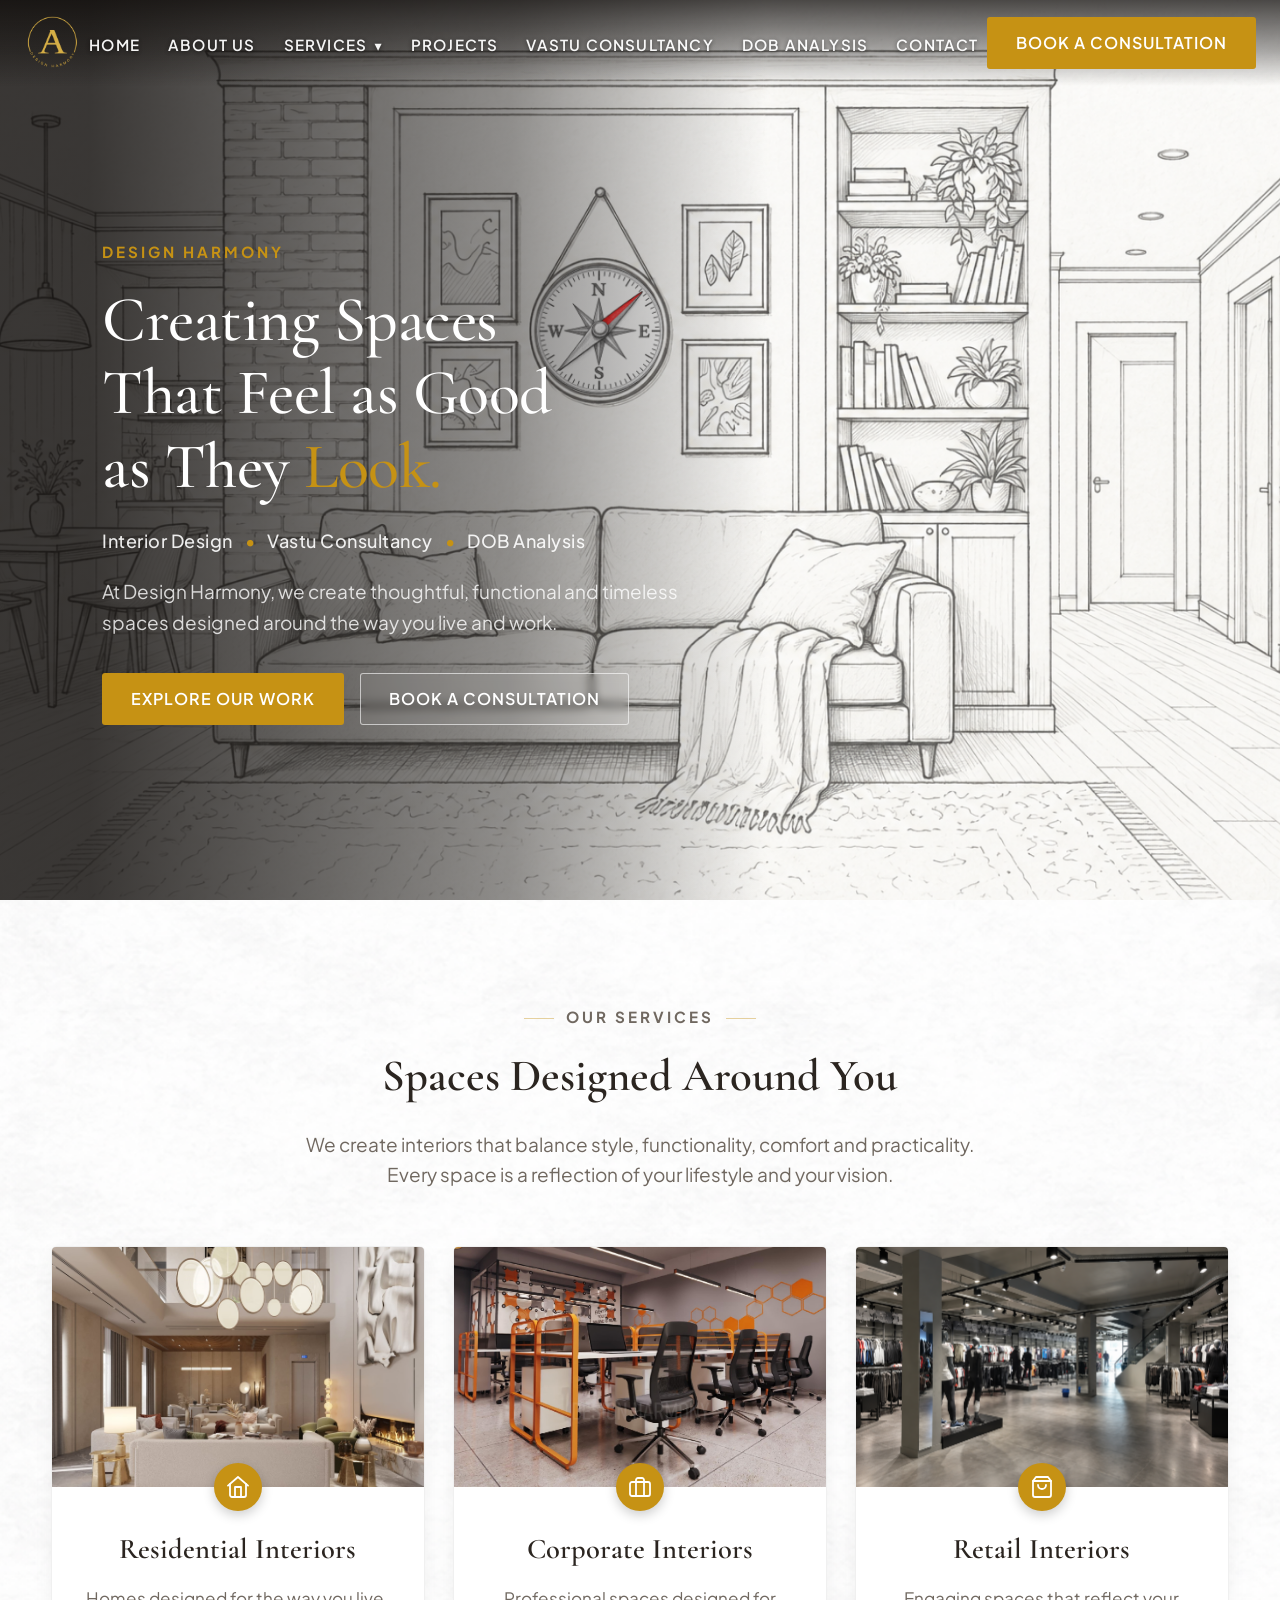
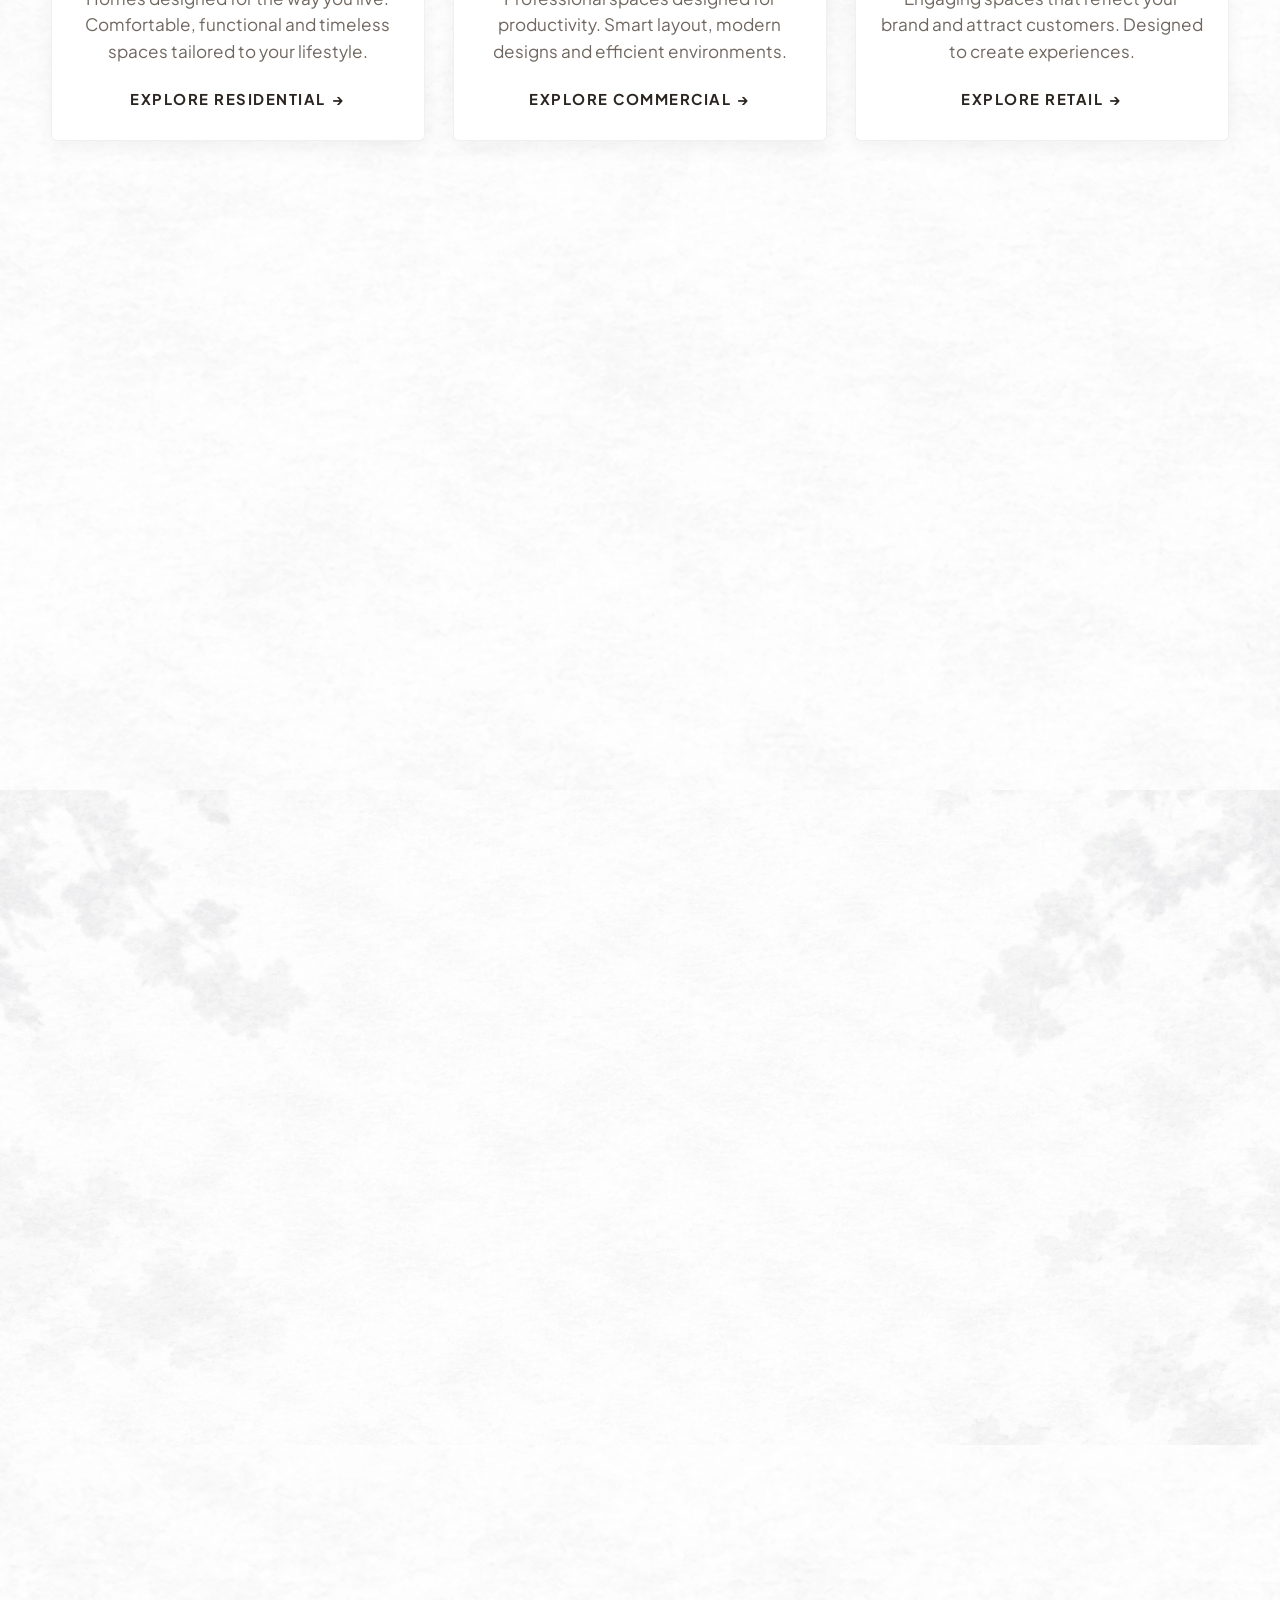
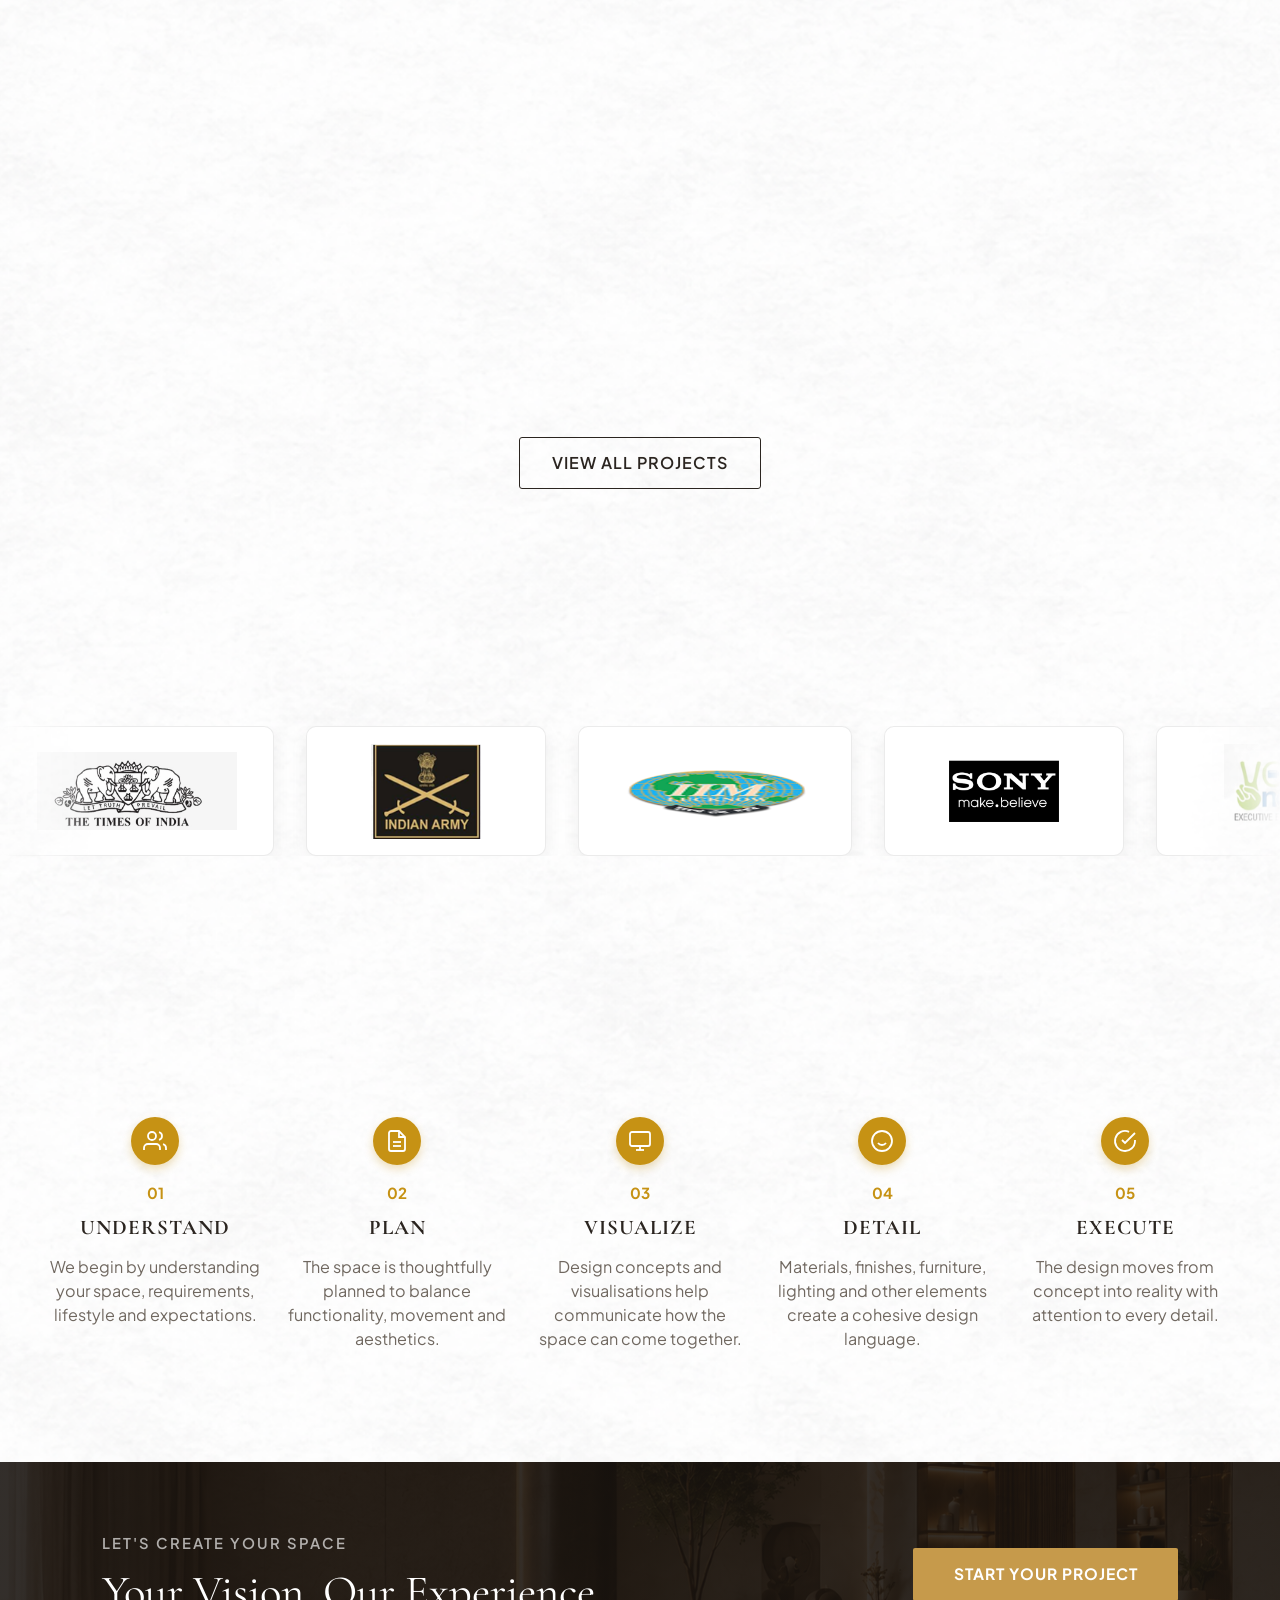
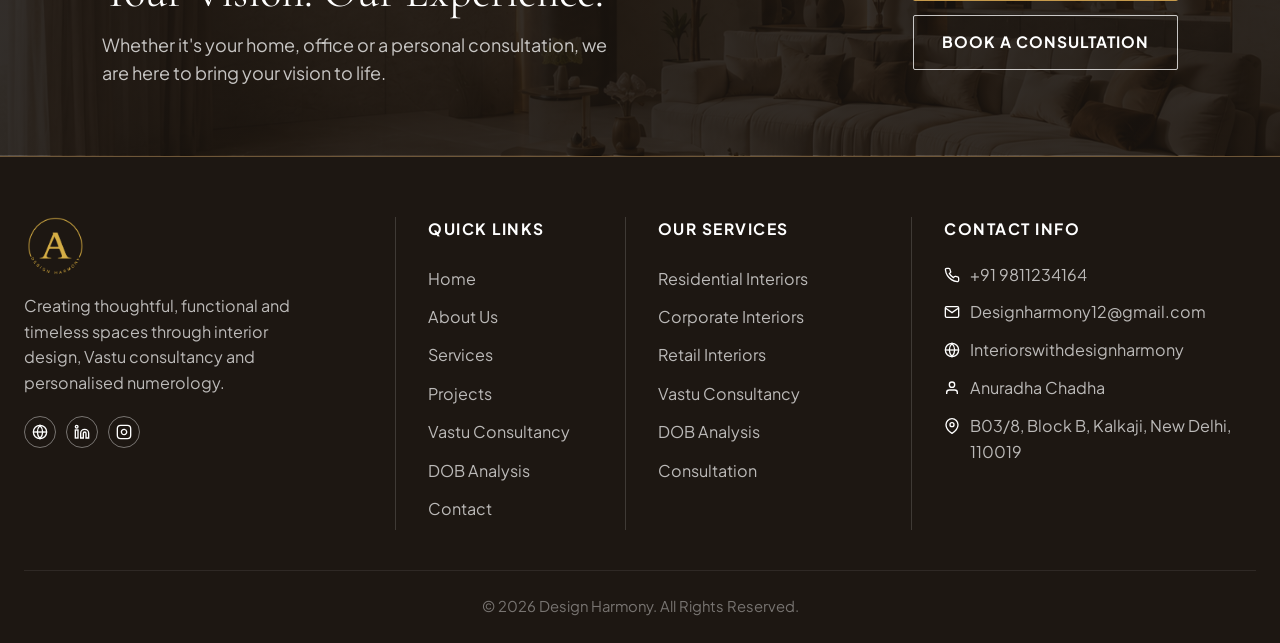
==== index.html @ 814597d3 "major changes" ====
<!DOCTYPE html>
<html lang="en">

<head>
  <meta charset="UTF-8">
  <meta name="viewport" content="width=device-width, initial-scale=1.0">
  <meta name="description"
    content="Design Harmony by Anuradha Chadha - Premier Interior Design, Vastu Consultancy, and DOB Numerology Analysis in New Delhi. Creating thoughtful, functional, and timeless spaces.">
  <meta name="keywords"
    content="Interior Design, Vastu Consultancy, DOB Analysis, Commercial Interiors, Residential Interiors, Retail Interiors, New Delhi Interior Designer, Anuradha Chadha, Design Harmony">
  <meta name="author" content="Anuradha Chadha">
  <meta name="robots" content="index, follow">
  <link rel="canonical" href="#">
  <meta property="og:title" content="Design Harmony | Interior Design, Vastu & DOB Analysis">
  <meta property="og:description"
    content="Creating spaces that feel as good as they look. Luxury residential, corporate, and retail interior design by Anuradha Chadha.">
  <meta property="og:image" content="assets/1 front page image.jpeg">
  <meta property="og:url" content="#">
  <meta property="og:type" content="website">
  <meta name="twitter:card" content="summary_large_image">
  <meta name="twitter:title" content="Design Harmony | Interior Design & Vastu Consultancy">
  <meta name="twitter:description"
    content="Creating spaces that feel as good as they look. Luxury interior design and consultancy.">
  <title>Design Harmony</title>
  <link rel="icon" type="image/jpeg" href="assets/logo.jpeg">
  <link rel="apple-touch-icon" href="assets/logo.jpeg">
  <link rel="preconnect" href="https://fonts.googleapis.com">
  <link rel="preconnect" href="https://fonts.gstatic.com" crossorigin>
  <link
    href="https://fonts.googleapis.com/css2?family=Cormorant+Garamond:wght@400;500;600;700&family=Great+Vibes&family=Plus+Jakarta+Sans:wght@300;400;500;600;700&display=swap"
    rel="stylesheet">
  <link rel="stylesheet" href="styles.css">
  <script type="application/ld+json">
  {
    "@context": "https://schema.org",
    "@type": "InteriorDesign",
    "name": "Design Harmony",
    "image": "assets/logo.jpeg",
    "@id": "#",
    "url": "#",
    "telephone": "+91 9811234164",
    "email": "designharmony12@gmail.com",
    "address": {
      "@type": "PostalAddress",
      "streetAddress": "B03/8, Block B, Kalkaji",
      "addressLocality": "New Delhi",
      "postalCode": "110019",
      "addressCountry": "IN"
    },
    "founder": {
      "@type": "Person",
      "name": "Anuradha Chadha"
    },
    "description": "At Design Harmony, we create thoughtful, functional and timeless spaces designed around the way you live and work."
  }
  </script>
</head>

<body>

  <header class="site-header" id="site-header">
    <div class="header-container">
      <a href="#home" class="brand-logo" id="brand-logo-link">
        <img src="assets/logo.jpeg" alt="Design Harmony Logo - We Design Magic" id="header-logo-img">
      </a>

      <button class="nav-toggle" id="nav-toggle" aria-label="Toggle Navigation Menu" aria-expanded="false">
        <span class="hamburger"></span>
      </button>

      <nav class="main-nav" id="main-nav" aria-label="Main Navigation">
        <ul class="nav-list">
          <li class="nav-item"><a href="index.html" class="nav-link active" id="nav-home">HOME</a></li>
          <li class="nav-item"><a href="pages/about.html" class="nav-link" id="nav-about">ABOUT US</a></li>
          <li class="nav-item dropdown">
            <a href="index.html#services" class="nav-link" id="nav-services">SERVICES <span class="caret">▾</span></a>
            <ul class="dropdown-menu">
              <li><a href="pages/residential-interiors.html">Residential Interiors</a></li>
              <li><a href="pages/corporate-interiors.html">Corporate Interiors</a></li>
              <li><a href="pages/retail-interiors.html">Retail Interiors</a></li>
              <li><a href="pages/vastu-consultancy.html">Vastu Consultancy</a></li>
              <li><a href="pages/dob-analysis.html">DOB Analysis</a></li>
              <li><a href="pages/consultation.html">Consultation</a></li>
            </ul>
          </li>
          <li class="nav-item"><a href="pages/projects.html" class="nav-link" id="nav-projects">PROJECTS</a></li>
          <li class="nav-item"><a href="pages/vastu-consultancy.html" class="nav-link" id="nav-vastu">VASTU
              CONSULTANCY</a></li>
          <li class="nav-item"><a href="pages/dob-analysis.html" class="nav-link" id="nav-dob">DOB ANALYSIS</a></li>
          <li class="nav-item"><a href="pages/contact.html" class="nav-link" id="nav-contact">CONTACT</a></li>
        </ul>
      </nav>

      <div class="header-cta">
        <a href="pages/contact.html" class="btn btn-gold" id="btn-header-consultation">BOOK A CONSULTATION</a>
      </div>
    </div>
  </header>

  <main>
    <section class="hero-section" id="home">
      <div class="hero-bg" style="background-image: url('assets/Untitled\ design.jpeg');"></div>
      <div class="hero-overlay"></div>
      <div class="hero-content">
        <span class="hero-badge">DESIGN HARMONY</span>
        <h1 class="hero-title">Creating Spaces<br>That Feel as Good<br>as They <span class="highlight-gold">Look.</span>
        </h1>
        <div class="hero-subtext-bar">
          <span>Interior Design</span>
          <span class="dot">•</span>
          <span>Vastu Consultancy</span>
          <span class="dot">•</span>
          <span>DOB Analysis</span>
        </div>
        <p class="hero-description">
          At Design Harmony, we create thoughtful, functional and timeless spaces designed around the way you live and
          work.
        </p>
        <div class="hero-actions">
          <a href="pages/projects.html" class="btn btn-gold" id="hero-btn-explore">EXPLORE OUR WORK</a>
          <a href="pages/contact.html" class="btn btn-outline-light" id="hero-btn-consultation">BOOK A CONSULTATION</a>
        </div>
      </div>
    </section>

    <section class="services-section" id="services">
      <div class="container">
        <div class="section-header text-center">
          <span class="section-tagline">OUR SERVICES</span>
          <h2 class="section-title">Spaces Designed Around You</h2>
          <p class="section-description">
            We create interiors that balance style, functionality, comfort and practicality.<br>Every space is a
            reflection of your lifestyle and your vision.
          </p>
        </div>

        <div class="services-grid">
          <article class="service-card" id="residential">
            <div class="card-media">
              <div class="card-img-wrap">
                <img src="assets/residential interior.jpeg" alt="Residential Interior Design - Luxury Living Space">
              </div>
              <div class="card-icon-badge">
                <svg width="24" height="24" viewBox="0 0 24 24" fill="none" stroke="currentColor" stroke-width="1.8"
                  stroke-linecap="round" stroke-linejoin="round">
                  <path d="M20 9v11a2 2 0 0 1-2 2H6a2 2 0 0 1-2-2V9" />
                  <path d="M9 22V12h6v10" />
                  <path d="M2 10.6L12 2l10 8.6" />
                </svg>
              </div>
            </div>
            <div class="card-content">
              <h3 class="card-title">Residential Interiors</h3>
              <p class="card-text">
                Homes designed for the way you live. Comfortable, functional and timeless spaces tailored to your
                lifestyle.
              </p>
              <a href="pages/residential-interiors.html" class="card-link" id="link-residential">EXPLORE RESIDENTIAL
                <span class="arrow">→</span></a>
            </div>
          </article>

          <article class="service-card" id="corporate">
            <div class="card-media">
              <div class="card-img-wrap">
                <img src="assets/corporate interior.jpeg" alt="Corporate Interior Design - Modern Office Space">
              </div>
              <div class="card-icon-badge">
                <svg width="24" height="24" viewBox="0 0 24 24" fill="none" stroke="currentColor" stroke-width="1.8"
                  stroke-linecap="round" stroke-linejoin="round">
                  <rect x="2" y="7" width="20" height="14" rx="2" ry="2" />
                  <path d="M16 21V5a2 2 0 0 0-2-2h-4a2 2 0 0 0-2 2v16" />
                </svg>
              </div>
            </div>
            <div class="card-content">
              <h3 class="card-title">Corporate Interiors</h3>
              <p class="card-text">
                Professional spaces designed for productivity. Smart layout, modern designs and efficient environments.
              </p>
              <a href="pages/corporate-interiors.html" class="card-link" id="link-corporate">EXPLORE COMMERCIAL <span
                  class="arrow">→</span></a>
            </div>
          </article>

          <article class="service-card" id="retail">
            <div class="card-media">
              <div class="card-img-wrap">
                <img src="assets/retail interior.jpeg" alt="Retail Interior Design - Boutique & Store Display">
              </div>
              <div class="card-icon-badge">
                <svg width="24" height="24" viewBox="0 0 24 24" fill="none" stroke="currentColor" stroke-width="1.8"
                  stroke-linecap="round" stroke-linejoin="round">
                  <path d="M6 2L3 6v14a2 2 0 0 0 2 2h14a2 2 0 0 0 2-2V6l-3-4z" />
                  <line x1="3" y1="6" x2="21" y2="6" />
                  <path d="M16 10a4 4 0 0 1-8 0" />
                </svg>
              </div>
            </div>
            <div class="card-content">
              <h3 class="card-title">Retail Interiors</h3>
              <p class="card-text">
                Engaging spaces that reflect your brand and attract customers. Designed to create experiences.
              </p>
              <a href="pages/retail-interiors.html" class="card-link" id="link-retail">EXPLORE RETAIL <span
                  class="arrow">→</span></a>
            </div>
          </article>

          <article class="service-card" id="consultation">
            <div class="card-media">
              <div class="card-img-wrap">
                <img src="assets/project managment consultancy.jpeg" alt="Personal Interior Consultation">
              </div>
              <div class="card-icon-badge">
                <svg width="24" height="24" viewBox="0 0 24 24" fill="none" stroke="currentColor" stroke-width="1.8"
                  stroke-linecap="round" stroke-linejoin="round">
                  <path d="M12 20h9" />
                  <path d="M16.5 3.5a2.121 2.121 0 0 1 3 3L7 19l-4 1 1-4L16.5 3.5z" />
                </svg>
              </div>
            </div>
            <div class="card-content">
              <h3 class="card-title">Interior Consultation</h3>
              <p class="card-text">
                Not sure where to start? Book a consultation with Anuradha and get the right guidance for your space or
                life path.
              </p>
              <a href="pages/consultation.html" class="card-link" id="link-consultation">EXPLORE <span
                  class="arrow">→</span></a>
            </div>
          </article>

          <article class="service-card" id="vastu">
            <div class="card-media">
              <div class="card-img-wrap">
                <img src="assets/vastu.jpeg" alt="Vastu Consultancy Analysis">
              </div>
              <div class="card-icon-badge">
                <svg width="24" height="24" viewBox="0 0 24 24" fill="none" stroke="currentColor" stroke-width="1.8"
                  stroke-linecap="round" stroke-linejoin="round">
                  <circle cx="12" cy="12" r="10" />
                  <polygon points="16.24 7.76 14.12 14.12 7.76 16.24 9.88 9.88 16.24 7.76" />
                </svg>
              </div>
            </div>
            <div class="card-content">
              <h3 class="card-title">Vastu Consultancy</h3>
              <p class="card-text">
                Bringing balance to your space. Vastu analysis and practical recommendations for homes and workplaces.
              </p>
              <a href="pages/vastu-consultancy.html" class="card-link" id="link-vastu">LEARN MORE <span
                  class="arrow">→</span></a>
            </div>
          </article>

          <article class="service-card" id="dob">
            <div class="card-media">
              <div class="card-img-wrap">
                <img src="assets/dob.jpeg" alt="DOB Analysis Numerology">
              </div>
              <div class="card-icon-badge">
                <svg width="24" height="24" viewBox="0 0 24 24" fill="none" stroke="currentColor" stroke-width="1.8"
                  stroke-linecap="round" stroke-linejoin="round">
                  <rect x="3" y="3" width="7" height="7" />
                  <rect x="14" y="3" width="7" height="7" />
                  <rect x="14" y="14" width="7" height="7" />
                  <rect x="3" y="14" width="7" height="7" />
                </svg>
              </div>
            </div>
            <div class="card-content">
              <h3 class="card-title">DOB Analysis</h3>
              <p class="card-text">
                Personalized insights through numerology based on your date of birth. Understand your number patterns
                better.
              </p>
              <a href="pages/dob-analysis.html" class="card-link" id="link-dob">LEARN MORE <span
                  class="arrow">→</span></a>
            </div>
          </article>

        </div>
      </div>
    </section>

    <section class="about-section" id="about">
      <div class="about-section-inner">
        <div class="about-content">
          <span class="section-tagline left-aligned">ABOUT ANURADHA</span>
          <h2 class="about-title">Experience Meets<br>Thoughtful Design</h2>
          <div class="about-text-body">
            <p>
              Hi, I'm Anuradha, an interior designer with 20+ years of experience creating thoughtful, functional and
              timeless spaces.
            </p>
            <p>
              From residential homes to commercial projects, my focus has always been to design spaces that reflect your
              lifestyle while balancing comfort, aesthetics, and practicality.
            </p>
          </div>
          <div class="about-footer-row">
            <a href="pages/about.html" class="btn btn-gold-solid" id="about-btn-more">KNOW MORE ABOUT US</a>
            <div class="signature-wrapper">
              <span class="signature-font">Anuradha Chadha</span>
              <span class="signature-title">Founder, Design Harmony</span>
            </div>
          </div>
        </div>
      </div>
    </section>

    <div class="featured-approach-wrapper">
      <section class="featured-work-section" id="projects">
        <div class="container">
          <div class="section-header text-center">
            <span class="section-tagline">FEATURED WORK</span>
          </div>

          <div class="projects-grid">
            <div class="project-card">
              <div class="project-img-wrapper">
                <img src="assets/corporate interior.jpeg" alt="BGCC Head Office Interior Planning">
              </div>
              <div class="project-info">
                <h3 class="project-title">BGCC Head Office</h3>
                <p class="project-subtitle">Office Planning & Interior Design</p>
              </div>
            </div>

            <div class="project-card">
              <div class="project-img-wrapper">
                <img src="assets/1 front page image.jpeg" alt="Director's Cabin Interior 3D Visualisation">
              </div>
              <div class="project-info">
                <h3 class="project-title">Director's Cabin</h3>
                <p class="project-subtitle">3D Visualisation</p>
              </div>
            </div>

            <div class="project-card">
              <div class="project-img-wrapper">
                <img src="assets/project managment consultancy.jpeg" alt="Office Layout Composite View">
              </div>
              <div class="project-info">
                <h3 class="project-title">Office Layout</h3>
                <p class="project-subtitle">Composite View</p>
              </div>
            </div>

            <div class="project-card">
              <div class="project-img-wrapper">
                <img src="assets/residential interior.jpeg" alt="Residential Interiors Custom Living Spaces">
              </div>
              <div class="project-info">
                <h3 class="project-title">Residential Interiors</h3>
                <p class="project-subtitle">Custom Living Spaces</p>
              </div>
            </div>
          </div>

          <div class="text-center project-cta-wrap">
            <a href="pages/projects.html" class="btn btn-outline-dark" id="btn-view-all-projects">VIEW ALL PROJECTS</a>
          </div>
        </div>
      </section>

      <!-- Dynamic Infinite Client Logos Ticker -->
      <section class="clients-section" id="our-clients">
        <div class="container">
          <div class="section-header text-center" style="margin-bottom: 36px;">
            <span class="section-tagline">OUR CLIENTS</span>
          </div>
        </div>
        <div class="clients-marquee-wrapper">
          <div class="clients-marquee-track">
            <div class="client-logo-item"><img src="our clients/logo 1.jpg" alt="Client Brand Logo 1"></div>
            <div class="client-logo-item"><img src="our clients/logo 2.jpg" alt="Client Brand Logo 2"></div>
            <div class="client-logo-item"><img src="our clients/logo 3.jpg" alt="Client Brand Logo 3"></div>
            <div class="client-logo-item"><img src="our clients/logo 4.jpg" alt="Client Brand Logo 4"></div>
            <div class="client-logo-item"><img src="our clients/logo 5.jpg" alt="Client Brand Logo 5"></div>
            <div class="client-logo-item"><img src="our clients/logo 6.jpg" alt="Client Brand Logo 6"></div>
            <div class="client-logo-item"><img src="our clients/logo 7.jpg" alt="Client Brand Logo 7"></div>
            <div class="client-logo-item"><img src="our clients/logo 8.jpg" alt="Client Brand Logo 8"></div>
            <div class="client-logo-item"><img src="our clients/logo 9.jpg" alt="Client Brand Logo 9"></div>
            <div class="client-logo-item"><img src="our clients/logo 10.jpg" alt="Client Brand Logo 10"></div>
            <div class="client-logo-item"><img src="our clients/logo 11.jpg" alt="Client Brand Logo 11"></div>
            <div class="client-logo-item"><img src="our clients/logo 12.jpg" alt="Client Brand Logo 12"></div>
            <div class="client-logo-item"><img src="our clients/logo 13.jpg" alt="Client Brand Logo 13"></div>
            <div class="client-logo-item"><img src="our clients/logo 14.jpg" alt="Client Brand Logo 14"></div>
            <div class="client-logo-item"><img src="our clients/logo 15.jpg" alt="Client Brand Logo 15"></div>
            <div class="client-logo-item"><img src="our clients/logo 16.jpg" alt="Client Brand Logo 16"></div>
            <div class="client-logo-item"><img src="our clients/logo 17.jpg" alt="Client Brand Logo 17"></div>
            <div class="client-logo-item"><img src="our clients/logo 18.jpg" alt="Client Brand Logo 18"></div>
            <div class="client-logo-item"><img src="our clients/logo 19.jpg" alt="Client Brand Logo 19"></div>
            <div class="client-logo-item"><img src="our clients/logo 20.jpg" alt="Client Brand Logo 20"></div>
            <div class="client-logo-item"><img src="our clients/logo 21.jpg" alt="Client Brand Logo 21"></div>
            <div class="client-logo-item"><img src="our clients/logo 22.jpg" alt="Client Brand Logo 22"></div>
          </div>
          <div class="clients-marquee-track" aria-hidden="true">
            <div class="client-logo-item"><img src="our clients/logo 1.jpg" alt="Client Brand Logo 1"></div>
            <div class="client-logo-item"><img src="our clients/logo 2.jpg" alt="Client Brand Logo 2"></div>
            <div class="client-logo-item"><img src="our clients/logo 3.jpg" alt="Client Brand Logo 3"></div>
            <div class="client-logo-item"><img src="our clients/logo 4.jpg" alt="Client Brand Logo 4"></div>
            <div class="client-logo-item"><img src="our clients/logo 5.jpg" alt="Client Brand Logo 5"></div>
            <div class="client-logo-item"><img src="our clients/logo 6.jpg" alt="Client Brand Logo 6"></div>
            <div class="client-logo-item"><img src="our clients/logo 7.jpg" alt="Client Brand Logo 7"></div>
            <div class="client-logo-item"><img src="our clients/logo 8.jpg" alt="Client Brand Logo 8"></div>
            <div class="client-logo-item"><img src="our clients/logo 9.jpg" alt="Client Brand Logo 9"></div>
            <div class="client-logo-item"><img src="our clients/logo 10.jpg" alt="Client Brand Logo 10"></div>
            <div class="client-logo-item"><img src="our clients/logo 11.jpg" alt="Client Brand Logo 11"></div>
            <div class="client-logo-item"><img src="our clients/logo 12.jpg" alt="Client Brand Logo 12"></div>
            <div class="client-logo-item"><img src="our clients/logo 13.jpg" alt="Client Brand Logo 13"></div>
            <div class="client-logo-item"><img src="our clients/logo 14.jpg" alt="Client Brand Logo 14"></div>
            <div class="client-logo-item"><img src="our clients/logo 15.jpg" alt="Client Brand Logo 15"></div>
            <div class="client-logo-item"><img src="our clients/logo 16.jpg" alt="Client Brand Logo 16"></div>
            <div class="client-logo-item"><img src="our clients/logo 17.jpg" alt="Client Brand Logo 17"></div>
            <div class="client-logo-item"><img src="our clients/logo 18.jpg" alt="Client Brand Logo 18"></div>
            <div class="client-logo-item"><img src="our clients/logo 19.jpg" alt="Client Brand Logo 19"></div>
            <div class="client-logo-item"><img src="our clients/logo 20.jpg" alt="Client Brand Logo 20"></div>
            <div class="client-logo-item"><img src="our clients/logo 21.jpg" alt="Client Brand Logo 21"></div>
            <div class="client-logo-item"><img src="our clients/logo 22.jpg" alt="Client Brand Logo 22"></div>
          </div>
        </div>
      </section>

      <section class="approach-section">
        <div class="container">
          <div class="section-header text-center">
            <span class="section-tagline">OUR DESIGN APPROACH</span>
          </div>

          <div class="approach-timeline">
            <div class="timeline-line"></div>

            <div class="approach-step">
              <div class="step-icon-badge">
                <svg width="24" height="24" viewBox="0 0 24 24" fill="none" stroke="currentColor" stroke-width="1.8">
                  <path d="M17 21v-2a4 4 0 0 0-4-4H5a4 4 0 0 0-4 4v2" />
                  <circle cx="9" cy="7" r="4" />
                  <path d="M23 21v-2a4 4 0 0 0-3-3.87" />
                  <path d="M16 3.13a4 4 0 0 1 0 7.75" />
                </svg>
              </div>
              <span class="step-number">01</span>
              <h3 class="step-title">UNDERSTAND</h3>
              <p class="step-desc">We begin by understanding your space, requirements, lifestyle and expectations.</p>
            </div>

            <div class="approach-step">
              <div class="step-icon-badge">
                <svg width="24" height="24" viewBox="0 0 24 24" fill="none" stroke="currentColor" stroke-width="1.8">
                  <path d="M14 2H6a2 2 0 0 0-2 2v16a2 2 0 0 0 2 2h12a2 2 0 0 0 2-2V8z" />
                  <polyline points="14 2 14 8 20 8" />
                  <line x1="16" y1="13" x2="8" y2="13" />
                  <line x1="16" y1="17" x2="8" y2="17" />
                </svg>
              </div>
              <span class="step-number">02</span>
              <h3 class="step-title">PLAN</h3>
              <p class="step-desc">The space is thoughtfully planned to balance functionality, movement and aesthetics.
              </p>
            </div>

            <div class="approach-step">
              <div class="step-icon-badge">
                <svg width="24" height="24" viewBox="0 0 24 24" fill="none" stroke="currentColor" stroke-width="1.8">
                  <rect x="2" y="3" width="20" height="14" rx="2" ry="2" />
                  <line x1="8" y1="21" x2="16" y2="21" />
                  <line x1="12" y1="17" x2="12" y2="21" />
                </svg>
              </div>
              <span class="step-number">03</span>
              <h3 class="step-title">VISUALIZE</h3>
              <p class="step-desc">Design concepts and visualisations help communicate how the space can come together.
              </p>
            </div>

            <div class="approach-step">
              <div class="step-icon-badge">
                <svg width="24" height="24" viewBox="0 0 24 24" fill="none" stroke="currentColor" stroke-width="1.8">
                  <circle cx="12" cy="12" r="10" />
                  <path d="M8 14s1.5 2 4 2 4-2 4-2" />
                  <line x1="9" y1="9" x2="9.01" y2="9" />
                  <line x1="15" y1="9" x2="15.01" y2="9" />
                </svg>
              </div>
              <span class="step-number">04</span>
              <h3 class="step-title">DETAIL</h3>
              <p class="step-desc">Materials, finishes, furniture, lighting and other elements create a cohesive design
                language.</p>
            </div>

            <div class="approach-step">
              <div class="step-icon-badge">
                <svg width="24" height="24" viewBox="0 0 24 24" fill="none" stroke="currentColor" stroke-width="1.8">
                  <path d="M22 11.08V12a10 10 0 1 1-5.93-9.14" />
                  <polyline points="22 4 12 14.01 9 11.01" />
                </svg>
              </div>
              <span class="step-number">05</span>
              <h3 class="step-title">EXECUTE</h3>
              <p class="step-desc">The design moves from concept into reality with attention to every detail.</p>
            </div>
          </div>
        </div>
      </section>
    </div>

    <section class="cta-banner-section" id="contact">
      <div class="cta-banner-inner">
        <div class="cta-text-content">
          <span class="cta-tagline">LET'S CREATE YOUR SPACE</span>
          <h2 class="cta-title">Your Vision. Our Experience.</h2>
          <p class="cta-description">
            Whether it's your home, office or a personal consultation, we are here to bring your vision to life.
          </p>
        </div>
        <div class="cta-buttons-wrap">
          <a href="pages/contact.html" class="btn btn-gold-solid" id="cta-btn-start">START YOUR PROJECT</a>
          <a href="pages/consultation.html" class="btn btn-outline-white" id="cta-btn-consult">BOOK A
            CONSULTATION</a>
        </div>
      </div>
    </section>
  </main>

  <footer class="site-footer">
    <div class="footer-container">
      <div class="footer-grid">
        <div class="footer-col brand-col">
          <a href="#home" class="footer-logo-link">
            <img src="assets/logo.jpeg" alt="Design Harmony Logo Footer" class="footer-logo">
          </a>
          <p class="footer-bio">
            Creating thoughtful, functional and timeless spaces through interior design, Vastu consultancy and
            personalised numerology.
          </p>
          <div class="social-links">
            <a href="#" target="_blank" rel="noopener noreferrer" aria-label="Website">
              <svg width="16" height="16" viewBox="0 0 24 24" fill="none" stroke="currentColor" stroke-width="2">
                <circle cx="12" cy="12" r="10" />
                <line x1="2" y1="12" x2="22" y2="12" />
                <path d="M12 2a15.3 15.3 0 0 1 4 10 15.3 15.3 0 0 1-4 10 15.3 15.3 0 0 1-4-10 15.3 15.3 0 0 1 4-10z" />
              </svg>
            </a>
            <a href="#" target="_blank" rel="noopener noreferrer" aria-label="LinkedIn">
              <svg width="16" height="16" viewBox="0 0 24 24" fill="none" stroke="currentColor" stroke-width="2">
                <path d="M16 8a6 6 0 0 1 6 6v7h-4v-7a2 2 0 0 0-2-2 2 2 0 0 0-2 2v7h-4v-7a6 6 0 0 1 6-6z" />
                <rect x="2" y="9" width="4" height="12" />
                <circle cx="4" cy="4" r="2" />
              </svg>
            </a>
            <a href="#" target="_blank" rel="noopener noreferrer" aria-label="Instagram">
              <svg width="16" height="16" viewBox="0 0 24 24" fill="none" stroke="currentColor" stroke-width="2">
                <rect x="2" y="2" width="20" height="20" rx="5" ry="5" />
                <path d="M16 11.37A4 4 0 1 1 12.63 8 4 4 0 0 1 16 11.37z" />
                <line x1="17.5" y1="6.5" x2="17.51" y2="6.5" />
              </svg>
            </a>
          </div>
        </div>

        <div class="footer-col">
          <h4 class="footer-heading">QUICK LINKS</h4>
          <ul class="footer-links">
            <li><a href="index.html">Home</a></li>
            <li><a href="pages/about.html">About Us</a></li>
            <li><a href="index.html#services">Services</a></li>
            <li><a href="pages/projects.html">Projects</a></li>
            <li><a href="pages/vastu-consultancy.html">Vastu Consultancy</a></li>
            <li><a href="pages/dob-analysis.html">DOB Analysis</a></li>
            <li><a href="pages/contact.html">Contact</a></li>
          </ul>
        </div>

        <div class="footer-col">
          <h4 class="footer-heading">OUR SERVICES</h4>
          <ul class="footer-links">
            <li><a href="pages/residential-interiors.html">Residential Interiors</a></li>
            <li><a href="pages/corporate-interiors.html">Corporate Interiors</a></li>
            <li><a href="pages/retail-interiors.html">Retail Interiors</a></li>
            <li><a href="pages/vastu-consultancy.html">Vastu Consultancy</a></li>
            <li><a href="pages/dob-analysis.html">DOB Analysis</a></li>
            <li><a href="pages/consultation.html">Consultation</a></li>
          </ul>
        </div>

        <div class="footer-col contact-col">
          <h4 class="footer-heading">CONTACT INFO</h4>
          <ul class="contact-info-list">
            <li>
              <span class="icon">
                <svg width="16" height="16" viewBox="0 0 24 24" fill="none" stroke="currentColor" stroke-width="2">
                  <path
                    d="M22 16.92v3a2 2 0 0 1-2.18 2 19.79 19.79 0 0 1-8.63-3.07 19.5 19.5 0 0 1-6-6 19.79 19.79 0 0 1-3.07-8.67A2 2 0 0 1 4.11 2h3a2 2 0 0 1 2 1.72 12.84 12.84 0 0 0 .7 2.81 2 2 0 0 1-.45 2.11L8.09 9.91a16 16 0 0 0 6 6l1.27-1.27a2 2 0 0 1 2.11-.45 12.84 12.84 0 0 0 2.81.7A2 2 0 0 1 22 16.92z" />
                </svg>
              </span>
              <a href="tel:+919811234164">+91 9811234164</a>
            </li>
            <li>
              <span class="icon">
                <svg width="16" height="16" viewBox="0 0 24 24" fill="none" stroke="currentColor" stroke-width="2">
                  <path d="M4 4h16c1.1 0 2 .9 2 2v12c0 1.1-.9 2-2 2H4c-1.1 0-2-.9-2-2V6c0-1.1.9-2 2-2z" />
                  <polyline points="22,6 12,13 2,6" />
                </svg>
              </span>
              <a href="mailto:Designharmony12@gmail.com">Designharmony12@gmail.com</a>
            </li>
            <li>
              <span class="icon">
                <svg width="16" height="16" viewBox="0 0 24 24" fill="none" stroke="currentColor" stroke-width="2">
                  <circle cx="12" cy="12" r="10" />
                  <line x1="2" y1="12" x2="22" y2="12" />
                  <path
                    d="M12 2a15.3 15.3 0 0 1 4 10 15.3 15.3 0 0 1-4 10 15.3 15.3 0 0 1-4-10 15.3 15.3 0 0 1 4-10z" />
                </svg>
              </span>
              <span>Interiorswithdesignharmony</span>
            </li>
            <li>
              <span class="icon">
                <svg width="16" height="16" viewBox="0 0 24 24" fill="none" stroke="currentColor" stroke-width="2">
                  <path d="M20 21v-2a4 4 0 0 0-4-4H8a4 4 0 0 0-4 4v2" />
                  <circle cx="12" cy="7" r="4" />
                </svg>
              </span>
              <span>Anuradha Chadha</span>
            </li>
            <li>
              <span class="icon">
                <svg width="16" height="16" viewBox="0 0 24 24" fill="none" stroke="currentColor" stroke-width="2">
                  <path d="M21 10c0 7-9 13-9 13s-9-6-9-13a9 9 0 0 1 18 0z" />
                  <circle cx="12" cy="10" r="3" />
                </svg>
              </span>
              <span>B03/8, Block B, Kalkaji, New Delhi, 110019</span>
            </li>
          </ul>
        </div>
      </div>

      <div class="footer-bottom text-center">
        <p>© 2026 Design Harmony. All Rights Reserved.</p>
      </div>
    </div>
  </footer>

  <script src="script.js"></script>
</body>

</html>
---- styles.css ----
:root {
  --primary-gold: #C69214;
  --primary-gold-hover: #AA7B0E;
  --primary-gold-light: #F4E9CD;
  --dark-bg: #1A1715;
  --dark-card: #24201D;
  --light-bg: #FAF7F2;
  --light-card: #FFFFFF;
  --section-bg-warm: #F4EFEA;
  --text-dark: #2B2520;
  --text-muted: #706860;
  --text-light: #F3EFEA;
  --border-gold: rgba(198, 146, 20, 0.4);
  --border-light: rgba(0, 0, 0, 0.08);
  --font-serif: 'Cormorant Garamond', Georgia, serif;
  --font-sans: 'Plus Jakarta Sans', system-ui, -apple-system, sans-serif;
  --font-script: 'Great Vibes', cursive;
  --shadow-sm: 0 4px 12px rgba(0, 0, 0, 0.04);
  --shadow-md: 0 10px 30px rgba(0, 0, 0, 0.08);
  --shadow-lg: 0 20px 40px rgba(0, 0, 0, 0.12);
  --transition: all 0.3s cubic-bezier(0.25, 0.8, 0.25, 1);
}

*,
*::before,
*::after {
  box-sizing: border-box;
  margin: 0;
  padding: 0;
}

html {
  scroll-behavior: smooth;
  font-size: 19px;
  overflow-x: hidden;
  max-width: 100%;
}

body {
  font-family: var(--font-sans);
  background-color: var(--light-bg);
  background-image: url('assets/cloudbackg.jpeg');
  background-size: cover;
  background-position: center;
  background-repeat: no-repeat;
  background-attachment: fixed;
  color: var(--text-dark);
  line-height: 1.6;
  -webkit-font-smoothing: antialiased;
  overflow-x: hidden;
  max-width: 100%;
  position: relative;
}

img {
  max-width: 100%;
  height: auto;
  display: block;
}

a {
  color: inherit;
  text-decoration: none;
  transition: var(--transition);
}

ul {
  list-style: none;
}

.container {
  width: 100%;
  max-width: 1240px;
  margin: 0 auto;
  padding: 0 24px;
}

.text-center {
  text-align: center;
}

.highlight-gold {
  color: var(--primary-gold);
}

.btn {
  display: inline-flex;
  align-items: center;
  justify-content: center;
  padding: 12px 28px;
  font-family: var(--font-sans);
  font-size: 0.85rem;
  font-weight: 600;
  letter-spacing: 1px;
  text-transform: uppercase;
  border-radius: 3px;
  cursor: pointer;
  transition: var(--transition);
  border: 1px solid transparent;
}

.btn-gold {
  background-color: var(--primary-gold);
  color: #FFFFFF;
}

.btn-gold:hover {
  background-color: var(--primary-gold-hover);
  transform: translateY(-2px);
  box-shadow: 0 6px 20px rgba(198, 146, 20, 0.35);
}

.btn-outline-light {
  background-color: rgba(255, 255, 255, 0.05);
  border: 1px solid rgba(255, 255, 255, 0.6);
  color: #FFFFFF;
  backdrop-filter: blur(4px);
}

.btn-outline-light:hover {
  background-color: #FFFFFF;
  color: var(--text-dark);
  transform: translateY(-2px);
}

.btn-outline-dark {
  background-color: transparent;
  border: 1px solid var(--text-dark);
  color: var(--text-dark);
  padding: 12px 32px;
}

.btn-outline-dark:hover {
  background-color: var(--text-dark);
  color: #FFFFFF;
  transform: translateY(-2px);
}

.btn-outline-light-card {
  background-color: transparent;
  border: 1px solid rgba(255, 255, 255, 0.4);
  color: #FFFFFF;
}

.btn-outline-light-card:hover {
  border-color: #FFFFFF;
  background-color: rgba(255, 255, 255, 0.1);
  transform: translateY(-2px);
}

.site-header {
  position: fixed;
  top: 0;
  left: 0;
  width: 100%;
  z-index: 1000;
  padding: 16px 0;
  transition: var(--transition);
  background: linear-gradient(180deg, rgba(15, 12, 10, 0.75) 0%, rgba(15, 12, 10, 0.35) 60%, transparent 100%);
}

.site-header.scrolled {
  background: rgba(26, 23, 21, 0.95);
  backdrop-filter: blur(10px);
  -webkit-backdrop-filter: blur(10px);
  box-shadow: 0 4px 20px rgba(0, 0, 0, 0.2);
  padding: 10px 0;
}

.header-container {
  display: flex;
  align-items: center;
  justify-content: space-between;
  max-width: 1320px;
  margin: 0 auto;
  padding: 0 24px;
}

.brand-logo img {
  height: 54px;
  width: auto;
  border-radius: 50%;
  object-fit: cover;
}

.main-nav {
  display: flex;
  align-items: center;
}

.nav-list {
  display: flex;
  align-items: center;
  gap: 28px;
}

.nav-link {
  font-size: 0.8rem;
  font-weight: 600;
  letter-spacing: 1.2px;
  color: #FFFFFF;
  opacity: 0.95;
  padding: 8px 0;
  position: relative;
  text-shadow: 0 1px 4px rgba(0, 0, 0, 0.6);
}

.nav-link:hover,
.nav-link.active {
  opacity: 1;
  color: var(--primary-gold);
}

.nav-link::after {
  content: '';
  position: absolute;
  bottom: 0;
  left: 0;
  width: 0;
  height: 2px;
  background-color: var(--primary-gold);
  transition: var(--transition);
}

.nav-link:hover::after,
.nav-link.active::after {
  width: 100%;
}

.dropdown {
  position: relative;
}

.dropdown-menu {
  position: absolute;
  top: 100%;
  left: 0;
  background-color: var(--dark-bg);
  min-width: 220px;
  border-radius: 4px;
  padding: 12px 0;
  box-shadow: var(--shadow-lg);
  opacity: 0;
  visibility: hidden;
  transform: translateY(10px);
  transition: var(--transition);
  border: 1px solid var(--border-gold);
}

.dropdown:hover .dropdown-menu {
  opacity: 1;
  visibility: visible;
  transform: translateY(0);
}

.dropdown-menu a {
  display: block;
  padding: 10px 20px;
  font-size: 0.82rem;
  color: rgba(255, 255, 255, 0.8);
}

.dropdown-menu a:hover {
  background-color: rgba(198, 146, 20, 0.15);
  color: var(--primary-gold);
}

.caret {
  font-size: 0.75rem;
  margin-left: 3px;
  display: inline-block;
  transition: transform 0.35s cubic-bezier(0.16, 1, 0.3, 1);
}

.dropdown.active .caret,
.dropdown:hover .caret {
  transform: rotate(180deg);
}

.nav-toggle {
  display: none;
  background: none;
  border: none;
  cursor: pointer;
  padding: 8px;
  position: relative;
  z-index: 1005;
}

.hamburger {
  display: block;
  width: 26px;
  height: 2px;
  background-color: #FFFFFF;
  position: relative;
  transition: all 0.3s cubic-bezier(0.25, 0.8, 0.25, 1);
}

.hamburger::before,
.hamburger::after {
  content: '';
  position: absolute;
  width: 26px;
  height: 2px;
  background-color: #FFFFFF;
  left: 0;
  transition: all 0.3s cubic-bezier(0.25, 0.8, 0.25, 1);
}

.hamburger::before {
  top: -8px;
}

.hamburger::after {
  bottom: -8px;
}

/* Hamburger to Cross (X) Icon Morphing */
.nav-toggle[aria-expanded="true"] .hamburger,
.nav-toggle.active .hamburger {
  background-color: transparent !important;
}

.nav-toggle[aria-expanded="true"] .hamburger::before,
.nav-toggle.active .hamburger::before {
  top: 0;
  transform: rotate(45deg);
  background-color: var(--primary-gold);
}

.nav-toggle[aria-expanded="true"] .hamburger::after,
.nav-toggle.active .hamburger::after {
  bottom: 0;
  transform: rotate(-45deg);
  background-color: var(--primary-gold);
}

.hero-section {
  position: relative;
  min-height: 100vh;
  display: flex;
  align-items: center;
  justify-content: flex-start;
  padding: 140px 8% 80px;
  color: #FFFFFF;
  background-color: var(--dark-bg);
  overflow: hidden;
}

.hero-bg {
  position: absolute;
  top: 0;
  left: 0;
  width: 100%;
  height: 100%;
  background-image: url('assets/Untitled design.jpeg');
  background-size: cover;
  background-position: center;
  transform: scale(1.02);
}

.hero-overlay {
  position: absolute;
  top: 0;
  left: 0;
  width: 100%;
  height: 100%;
  background: linear-gradient(90deg, rgba(15, 12, 10, 0.82) 7%, rgba(15, 12, 10, 0.45) 40%, transparent 60%);
}

.hero-content {
  position: relative;
  z-index: 2;
  max-width: 680px;
}

.hero-badge {
  display: inline-block;
  font-size: 0.8rem;
  font-weight: 700;
  letter-spacing: 3px;
  color: var(--primary-gold);
  margin-bottom: 18px;
  text-transform: uppercase;
}

.hero-title {
  font-family: var(--font-serif);
  font-size: clamp(2.5rem, 5vw, 4.2rem);
  font-weight: 500;
  line-height: 1.15;
  margin-bottom: 24px;
  letter-spacing: -0.5px;
}

.hero-subtext-bar {
  display: flex;
  align-items: center;
  gap: 12px;
  font-size: 0.95rem;
  font-weight: 500;
  color: rgba(255, 255, 255, 0.9);
  margin-bottom: 20px;
  letter-spacing: 0.5px;
}

.hero-subtext-bar .dot {
  color: var(--primary-gold);
}

.hero-description {
  font-size: 1rem;
  color: rgba(255, 255, 255, 0.8);
  margin-bottom: 36px;
  line-height: 1.6;
  max-width: 580px;
}

.hero-actions {
  display: flex;
  gap: 16px;
  flex-wrap: wrap;
}

.services-section {
  padding: 100px 0;
  background-image: url('assets/cloudbackg.jpeg');
  background-size: cover;
  background-position: center;
  background-repeat: no-repeat;
}

.services-section .container {
  max-width: 1680px;
  padding: 0 4%;
}

.section-tagline {
  display: inline-block;
  font-size: 0.8rem;
  font-weight: 700;
  letter-spacing: 3px;
  color: var(--text-muted);
  text-transform: uppercase;
  margin-bottom: 12px;
  position: relative;
}

.section-tagline::before,
.section-tagline::after {
  content: '';
  display: inline-block;
  width: 30px;
  height: 1px;
  background-color: var(--border-gold);
  vertical-align: middle;
  margin: 0 12px;
}

.section-title {
  font-family: var(--font-serif);
  font-size: clamp(2rem, 3.5vw, 3rem);
  font-weight: 600;
  color: var(--text-dark);
  margin-bottom: 16px;
}

.section-description {
  font-size: 1rem;
  color: var(--text-muted);
  max-width: 680px;
  margin: 0 auto 56px;
  line-height: 1.6;
}

.services-grid {
  display: grid;
  grid-template-columns: repeat(3, 1fr);
  gap: 28px;
}

.service-card {
  background-color: var(--light-card);
  border-radius: 6px;
  overflow: visible;
  box-shadow: 0 6px 20px rgba(0, 0, 0, 0.05);
  transition: var(--transition);
  display: flex;
  flex-direction: column;
  border: 1px solid rgba(0, 0, 0, 0.06);
  position: relative;
}

.service-card:hover {
  transform: translateY(-6px);
  box-shadow: 0 14px 30px rgba(0, 0, 0, 0.1);
}

.card-media {
  position: relative;
  height: 240px;
  overflow: visible;
}

.card-img-wrap {
  width: 100%;
  height: 100%;
  overflow: hidden;
  border-top-left-radius: 4px;
  border-top-right-radius: 4px;
}

.card-img-wrap img {
  width: 100%;
  height: 100%;
  object-fit: cover;
  transition: transform 0.5s ease;
}

.service-card:hover .card-img-wrap img {
  transform: scale(1.06);
}

.card-icon-badge {
  position: absolute;
  bottom: -24px;
  left: 50%;
  transform: translateX(-50%);
  width: 48px;
  height: 48px;
  border-radius: 50%;
  background-color: var(--primary-gold);
  color: #FFFFFF;
  display: flex;
  align-items: center;
  justify-content: center;
  box-shadow: 0 4px 12px rgba(0, 0, 0, 0.2);
  z-index: 10;
}

.card-content {
  padding: 40px 24px 28px;
  text-align: center;
  display: flex;
  flex-direction: column;
  flex-grow: 1;
}

.card-title {
  font-family: var(--font-serif);
  font-size: 1.5rem;
  font-weight: 600;
  color: var(--text-dark);
  margin-bottom: 12px;
}

.card-text {
  font-size: 0.9rem;
  color: var(--text-muted);
  margin-bottom: 24px;
  line-height: 1.55;
  flex-grow: 1;
}

.card-link {
  font-size: 0.78rem;
  font-weight: 700;
  letter-spacing: 1.5px;
  color: var(--text-dark);
  text-transform: uppercase;
  display: inline-flex;
  align-items: center;
  justify-content: center;
  gap: 6px;
  margin-top: auto;
}

.card-link .arrow {
  transition: transform 0.3s ease;
}

.card-link:hover {
  color: var(--primary-gold);
}

.card-link:hover .arrow {
  transform: translateX(4px);
}

.about-section {
  width: 100%;
  background-image: url('assets/cloudbackg.jpeg');
  background-size: cover;
  background-position: center;
  background-repeat: no-repeat;
  padding: 90px 8%;
  color: var(--text-dark);
}

.about-section-inner {
  max-width: 1240px;
  margin: 0 auto;
}

.section-tagline.left-aligned {
  display: inline-block;
  font-size: 0.78rem;
  font-weight: 700;
  letter-spacing: 2.5px;
  color: #5C5248;
  text-transform: uppercase;
  margin-bottom: 14px;
  position: relative;
}

.section-tagline.left-aligned::before {
  content: '';
  display: inline-block;
  width: 26px;
  height: 2px;
  background-color: #C69A4B;
  vertical-align: middle;
  margin-right: 10px;
}

.section-tagline.left-aligned::after {
  display: none;
}

.about-content {
  max-width: 720px;
}

.about-title {
  font-family: var(--font-serif);
  font-size: clamp(2.4rem, 4vw, 3.2rem);
  font-weight: 500;
  line-height: 1.15;
  color: #2A241F;
  margin-bottom: 24px;
}

.about-text-body p {
  font-size: 1rem;
  color: #4E463E;
  margin-bottom: 20px;
  line-height: 1.65;
}

.about-footer-row {
  display: flex;
  align-items: center;
  gap: 40px;
  margin-top: 36px;
  flex-wrap: wrap;
}

.signature-wrapper {
  display: flex;
  flex-direction: column;
}

.signature-font {
  font-family: var(--font-script);
  font-size: 2.6rem;
  color: #2A241F;
  line-height: 1;
}

.signature-title {
  font-size: 0.78rem;
  font-weight: 600;
  color: #6C6258;
  letter-spacing: 0.5px;
  margin-top: 4px;
}

.featured-approach-wrapper {
  background-image: url('assets/cloudbackg.jpeg');
  background-size: cover;
  background-position: center;
  background-repeat: no-repeat;
  position: relative;
}

.featured-work-section {
  padding: 85px 0 100px;
  background-color: transparent;
}

.featured-work-section .container {
  max-width: 1680px;
  padding: 0 4%;
}

.projects-grid {
  display: grid;
  grid-template-columns: repeat(4, 1fr);
  gap: 28px;
  margin-top: 48px;
}

.project-card {
  background-color: var(--light-card);
  border-radius: 6px;
  overflow: hidden;
  box-shadow: 0 6px 20px rgba(0, 0, 0, 0.05);
  transition: var(--transition);
  border: 1px solid rgba(0, 0, 0, 0.06);
}

.project-card:hover {
  transform: translateY(-6px);
  box-shadow: 0 14px 30px rgba(0, 0, 0, 0.1);
}

.project-img-wrapper {
  height: 230px;
  overflow: hidden;
}

.project-img-wrapper img {
  width: 100%;
  height: 100%;
  object-fit: cover;
  transition: transform 0.5s ease;
}

.project-card:hover .project-img-wrapper img {
  transform: scale(1.06);
}

.project-info {
  padding: 20px 16px;
  text-align: center;
}

.project-title {
  font-family: var(--font-serif);
  font-size: 1.25rem;
  font-weight: 600;
  color: var(--text-dark);
  margin-bottom: 4px;
}

.project-subtitle {
  font-size: 0.85rem;
  color: var(--text-muted);
}

.project-cta-wrap {
  margin-top: 52px;
}

/* Dynamic Infinite Client Logos Ticker / Marquee */
.clients-section {
  padding: 60px 0 70px;
  position: relative;
  overflow: hidden;
  background-color: transparent;
}

.clients-marquee-wrapper {
  display: flex;
  overflow: hidden;
  user-select: none;
  gap: 32px;
  position: relative;
  width: 100%;
  mask-image: linear-gradient(to right, transparent, #000 8%, #000 92%, transparent);
  -webkit-mask-image: linear-gradient(to right, transparent, #000 8%, #000 92%, transparent);
}

.clients-marquee-track {
  flex-shrink: 0;
  display: flex;
  align-items: center;
  gap: 32px;
  min-width: 100%;
  animation: marqueeRightToLeft 45s linear infinite;
}

.clients-marquee-wrapper:hover .clients-marquee-track {
  animation-play-state: paused;
}

@keyframes marqueeRightToLeft {
  from {
    transform: translateX(0%);
  }

  to {
    transform: translateX(calc(-100% - 32px));
  }
}

.client-logo-item {
  flex-shrink: 0;
  height: 130px;
  min-width: 240px;
  padding: 18px 36px;
  background: #FFFFFF;
  border: 1px solid rgba(0, 0, 0, 0.08);
  border-radius: 10px;
  box-shadow: 0 6px 18px rgba(0, 0, 0, 0.06);
  display: flex;
  align-items: center;
  justify-content: center;
  transition: var(--transition);
}

.client-logo-item:hover {
  transform: translateY(-4px);
  border-color: var(--primary-gold);
  box-shadow: 0 8px 24px rgba(198, 146, 20, 0.2);
}

.client-logo-item img {
  max-height: 95px;
  max-width: 200px;
  width: auto;
  height: auto;
  object-fit: contain;
  transition: var(--transition);
}

.client-logo-item:hover img {
  transform: scale(1.06);
}

.approach-section {
  padding: 90px 0 110px;
  background-color: transparent;
}

.approach-timeline {
  display: grid;
  grid-template-columns: repeat(5, 1fr);
  gap: 20px;
  margin-top: 60px;
  position: relative;
}

.timeline-line {
  position: absolute;
  top: 24px;
  left: 10%;
  right: 10%;
  height: 1px;
  background-color: var(--border-gold);
  z-index: 1;
}

.approach-step {
  position: relative;
  z-index: 2;
  text-align: center;
}

.step-icon-badge {
  width: 48px;
  height: 48px;
  border-radius: 50%;
  background-color: var(--primary-gold);
  color: #FFFFFF;
  margin: 0 auto 16px;
  display: flex;
  align-items: center;
  justify-content: center;
  box-shadow: 0 4px 10px rgba(198, 146, 20, 0.3);
}

.step-number {
  display: block;
  font-size: 0.8rem;
  font-weight: 700;
  color: var(--primary-gold);
  margin-bottom: 6px;
}

.step-title {
  font-family: var(--font-serif);
  font-size: 1.1rem;
  font-weight: 700;
  letter-spacing: 1px;
  color: var(--text-dark);
  margin-bottom: 10px;
}

.step-desc {
  font-size: 0.85rem;
  color: var(--text-muted);
  line-height: 1.5;
}

.cta-banner-section {
  position: relative;
  width: 100%;
  background-image: linear-gradient(rgba(24, 19, 15, 0.88), rgba(24, 19, 15, 0.88)), url('assets/1 front page image.jpeg');
  background-size: cover;
  background-position: center;
  padding: 70px 8%;
  color: #FFFFFF;
}

.cta-banner-inner {
  max-width: 1240px;
  margin: 0 auto;
  display: flex;
  align-items: center;
  justify-content: space-between;
  gap: 40px;
}

.cta-tagline {
  font-size: 0.78rem;
  font-weight: 600;
  letter-spacing: 2px;
  color: rgba(255, 255, 255, 0.65);
  display: block;
  margin-bottom: 10px;
  text-transform: uppercase;
}

.cta-title {
  font-family: var(--font-serif);
  font-size: clamp(2rem, 3.5vw, 3rem);
  font-weight: 400;
  color: #FFFFFF;
  margin-bottom: 12px;
  line-height: 1.2;
}

.cta-description {
  font-size: 0.95rem;
  color: rgba(255, 255, 255, 0.75);
  max-width: 520px;
  line-height: 1.5;
}

.cta-buttons-wrap {
  display: flex;
  flex-direction: column;
  gap: 14px;
  min-width: 250px;
  flex-shrink: 0;
}

.btn-gold-solid {
  background-color: #C69A4B;
  color: #FFFFFF;
  border: none;
  padding: 14px 28px;
  font-weight: 700;
  font-size: 0.82rem;
  letter-spacing: 1px;
  border-radius: 2px;
  text-align: center;
  text-transform: uppercase;
  transition: var(--transition);
}

.btn-gold-solid:hover {
  background-color: #B3883B;
  transform: translateY(-2px);
  box-shadow: 0 4px 15px rgba(198, 154, 75, 0.3);
}

.btn-outline-white {
  background-color: transparent;
  border: 1px solid rgba(255, 255, 255, 0.75);
  color: #FFFFFF;
  padding: 14px 28px;
  font-weight: 700;
  font-size: 0.82rem;
  letter-spacing: 1px;
  border-radius: 2px;
  text-align: center;
  text-transform: uppercase;
  transition: var(--transition);
}

.btn-outline-white:hover {
  border-color: #FFFFFF;
  background-color: rgba(255, 255, 255, 0.1);
  transform: translateY(-2px);
}

.site-footer {
  background-color: #1D1712;
  color: rgba(255, 255, 255, 0.75);
  padding: 60px 0 24px;
  border-top: 1px solid #6E5739;
}

.footer-container {
  max-width: 1280px;
  margin: 0 auto;
  padding: 0 24px;
}

.footer-grid {
  display: grid;
  grid-template-columns: 1.3fr 0.8fr 1fr 1.2fr;
  gap: 0;
  margin-bottom: 40px;
}

.footer-col {
  padding: 0 32px;
  border-right: 1px solid rgba(255, 255, 255, 0.15);
}

.footer-col:first-child {
  padding-left: 0;
}

.footer-col:last-child {
  border-right: none;
  padding-right: 0;
}

.footer-logo {
  height: 60px;
  width: auto;
  border-radius: 50%;
  margin-bottom: 16px;
  display: block;
}

.footer-bio {
  font-size: 0.85rem;
  line-height: 1.6;
  margin-bottom: 20px;
  color: rgba(255, 255, 255, 0.7);
  max-width: 280px;
}

.social-links {
  display: flex;
  gap: 10px;
}

.social-links a {
  width: 32px;
  height: 32px;
  border-radius: 50%;
  background-color: transparent;
  display: flex;
  align-items: center;
  justify-content: center;
  color: #FFFFFF;
  border: 1px solid rgba(255, 255, 255, 0.4);
  transition: var(--transition);
}

.social-links a:hover {
  background-color: #C69A4B;
  color: #FFFFFF;
  border-color: #C69A4B;
  transform: translateY(-2px);
}

.footer-heading {
  font-family: var(--font-sans);
  font-size: 0.82rem;
  font-weight: 700;
  letter-spacing: 1.5px;
  color: #FFFFFF;
  margin-bottom: 20px;
  text-transform: uppercase;
}

.footer-links li {
  margin-bottom: 8px;
}

.footer-links a {
  font-size: 0.85rem;
  color: rgba(255, 255, 255, 0.7);
  transition: var(--transition);
}

.footer-links a:hover {
  color: #FFFFFF;
  padding-left: 3px;
}

.contact-info-list li {
  display: flex;
  align-items: flex-start;
  gap: 10px;
  margin-bottom: 10px;
  font-size: 0.85rem;
  color: rgba(255, 255, 255, 0.7);
}

.contact-info-list .icon {
  color: #FFFFFF;
  margin-top: 2px;
  flex-shrink: 0;
}

.contact-info-list a,
.contact-info-list span {
  color: rgba(255, 255, 255, 0.7);
  transition: var(--transition);
  word-break: break-word;
  overflow-wrap: anywhere;
}

.contact-info-list a:hover {
  color: #FFFFFF;
}

.footer-bottom {
  padding-top: 24px;
  border-top: 1px solid rgba(255, 255, 255, 0.08);
  font-size: 0.78rem;
  color: rgba(255, 255, 255, 0.4);
}

@media (max-width: 1024px) {
  .services-grid {
    grid-template-columns: repeat(2, 1fr);
  }

  .projects-grid {
    grid-template-columns: repeat(2, 1fr);
  }

  .approach-timeline {
    grid-template-columns: repeat(3, 1fr);
    gap: 30px;
  }

  .timeline-line {
    display: none;
  }

  .footer-grid {
    grid-template-columns: repeat(2, 1fr);
    gap: 40px 32px;
  }

  .footer-col {
    padding: 0;
    border-right: none;
  }

  .footer-col:first-child,
  .footer-col:last-child {
    padding-left: 0;
    padding-right: 0;
  }

  .footer-bio {
    max-width: 100%;
  }
}

/* Mobile Navigation Background Blur & Scroll Lock */
body.nav-open {
  overflow: hidden !important;
}

body.nav-open main,
body.nav-open .site-footer {
  filter: blur(6px);
  transition: filter 0.35s cubic-bezier(0.25, 0.8, 0.25, 1);
}

.nav-backdrop {
  position: fixed;
  top: 0;
  left: 0;
  width: 100vw;
  height: 100vh;
  background-color: rgba(18, 16, 14, 0.6);
  opacity: 0;
  visibility: hidden;
  transition: opacity 0.35s cubic-bezier(0.25, 0.8, 0.25, 1), visibility 0.35s ease;
  z-index: 998;
  pointer-events: none;
}

.nav-backdrop.active {
  opacity: 1;
  visibility: visible;
  pointer-events: auto;
}

@media (max-width: 768px) {
  .nav-toggle {
    display: block;
    position: relative;
    z-index: 1005;
  }

  .main-nav {
    position: fixed;
    top: 0;
    right: 0;
    width: 280px;
    max-width: 80vw;
    height: 100vh;
    background-color: var(--dark-bg);
    padding: 90px 30px 40px;
    box-shadow: -10px 0 30px rgba(0, 0, 0, 0.5);
    transform: translateX(100%);
    transition: transform 0.35s cubic-bezier(0.16, 1, 0.3, 1);
    z-index: 1001;
    overflow-y: auto;
    pointer-events: auto;
  }

  .main-nav.active {
    transform: translateX(0);
  }

  .nav-list {
    flex-direction: column;
    align-items: flex-start;
    gap: 20px;
  }

  .dropdown-menu {
    position: static;
    background: transparent;
    border: none;
    box-shadow: none;
    padding: 0 0 0 16px;
    max-height: 0;
    opacity: 0;
    overflow: hidden;
    visibility: hidden;
    display: block;
    transition: max-height 0.45s cubic-bezier(0.16, 1, 0.3, 1),
      opacity 0.35s ease,
      padding 0.35s ease,
      visibility 0.45s ease;
  }

  .dropdown.active .dropdown-menu {
    max-height: 380px;
    opacity: 1;
    visibility: visible;
    padding: 8px 0 4px 16px;
  }

  /* Smooth Top-to-Bottom Cascade Animation for Dropdown Items */
  .dropdown-menu li {
    opacity: 0;
    transform: translateY(-12px);
    transition: opacity 0.35s ease, transform 0.35s cubic-bezier(0.16, 1, 0.3, 1);
  }

  .dropdown.active .dropdown-menu li {
    opacity: 1;
    transform: translateY(0);
  }

  .dropdown.active .dropdown-menu li:nth-child(1) {
    transition-delay: 0.04s;
  }

  .dropdown.active .dropdown-menu li:nth-child(2) {
    transition-delay: 0.08s;
  }

  .dropdown.active .dropdown-menu li:nth-child(3) {
    transition-delay: 0.12s;
  }

  .dropdown.active .dropdown-menu li:nth-child(4) {
    transition-delay: 0.16s;
  }

  .dropdown.active .dropdown-menu li:nth-child(5) {
    transition-delay: 0.20s;
  }

  .dropdown.active .dropdown-menu li:nth-child(6) {
    transition-delay: 0.24s;
  }

  .header-cta {
    display: none;
  }

  .hero-section {
    padding: 120px 24px 60px;
  }

  .hero-overlay {
    background: rgba(15, 12, 10, 0.65) !important;
  }

  .hero-subtext-bar {
    flex-wrap: wrap;
    font-size: 0.85rem;
  }

  .services-grid {
    grid-template-columns: 1fr;
  }

  .projects-grid {
    grid-template-columns: 1fr;
  }

  .approach-timeline {
    grid-template-columns: 1fr;
  }

  .about-section {
    padding: 60px 20px;
  }

  .cta-banner-section {
    padding: 60px 20px;
  }

  .cta-banner-inner {
    flex-direction: column;
    align-items: flex-start;
    gap: 32px;
  }

  .cta-text-content {
    width: 100%;
  }

  .cta-buttons-wrap {
    flex-direction: column;
    width: 100%;
  }

  .cta-buttons-wrap .btn {
    width: 100%;
  }

  .footer-grid {
    grid-template-columns: 1fr;
    gap: 28px;
    margin-bottom: 32px;
  }

  .footer-col {
    padding: 0 0 24px 0;
    border-right: none;
    border-bottom: 1px solid rgba(255, 255, 255, 0.1);
  }

  .footer-col:last-child {
    border-bottom: none;
    padding-bottom: 0;
  }

  .footer-bio {
    max-width: 100%;
  }
}

@media (max-width: 480px) {
  .cta-banner-section {
    padding: 48px 16px;
  }

  .cta-banner-inner {
    gap: 24px;
  }

  .cta-title {
    font-size: 1.85rem;
  }

  .site-footer {
    padding: 48px 0 24px;
  }

  .footer-container {
    padding: 0 20px;
  }

  .footer-grid {
    gap: 24px;
    margin-bottom: 24px;
  }

  .footer-col {
    padding-bottom: 24px;
  }

  .footer-heading {
    font-size: 0.85rem;
    margin-bottom: 14px;
    letter-spacing: 1.2px;
  }

  .footer-links li {
    margin-bottom: 10px;
  }

  .footer-links a {
    font-size: 0.88rem;
    display: inline-block;
  }

  .contact-info-list li {
    font-size: 0.88rem;
    gap: 12px;
    margin-bottom: 12px;
  }

  .footer-bottom {
    padding-top: 20px;
    font-size: 0.78rem;
  }
}

.scroll-progress-bar {
  position: fixed;
  top: 0;
  left: 0;
  height: 3px;
  background: linear-gradient(90deg, #C69A4B, #E5C158);
  width: 0%;
  z-index: 9999;
  transition: width 0.1s ease-out;
}

.timeline-line {
  position: absolute;
  top: 24px;
  left: 10%;
  right: 10%;
  height: 1px;
  background-color: var(--border-gold);
  z-index: 1;
  transform-origin: left;
  transform: scaleX(0);
  transition: transform 1.2s cubic-bezier(0.16, 1, 0.3, 1);
}

.timeline-line.active {
  transform: scaleX(1);
}

.reveal-left {
  opacity: 0;
  transform: translateX(-40px);
  transition: opacity 0.8s cubic-bezier(0.16, 1, 0.3, 1), transform 0.8s cubic-bezier(0.16, 1, 0.3, 1);
  will-change: opacity, transform;
}

.reveal-left.active {
  opacity: 1;
  transform: translateX(0);
}

.reveal-right {
  opacity: 0;
  transform: translateX(40px);
  transition: opacity 0.8s cubic-bezier(0.16, 1, 0.3, 1), transform 0.8s cubic-bezier(0.16, 1, 0.3, 1);
  will-change: opacity, transform;
}

.reveal-right.active {
  opacity: 1;
  transform: translateX(0);
}

.reveal-scale {
  opacity: 0;
  transform: scale(0.92) translateY(20px);
  transition: opacity 0.8s cubic-bezier(0.16, 1, 0.3, 1), transform 0.8s cubic-bezier(0.16, 1, 0.3, 1);
  will-change: opacity, transform;
}

.reveal-scale.active {
  opacity: 1;
  transform: scale(1) translateY(0);
}

.reveal-up {
  opacity: 0;
  transform: translateY(35px);
  transition: opacity 0.8s cubic-bezier(0.16, 1, 0.3, 1), transform 0.8s cubic-bezier(0.16, 1, 0.3, 1);
  will-change: opacity, transform;
}

.reveal-up.active {
  opacity: 1;
  transform: translateY(0);
}

.reveal-delay-1 {
  transition-delay: 0.1s;
}

.reveal-delay-2 {
  transition-delay: 0.25s;
}

.reveal-delay-3 {
  transition-delay: 0.4s;
}

.reveal-delay-4 {
  transition-delay: 0.55s;
}

.reveal-delay-5 {
  transition-delay: 0.7s;
}

.magnetic-hover {
  transition: transform 0.3s cubic-bezier(0.25, 0.8, 0.25, 1), box-shadow 0.3s ease;
}

.magnetic-hover:hover {
  transform: translateY(-4px) scale(1.01);
}

/* ==========================================================================
   SUBPAGES & FORM DESIGN SYSTEM STYLES
   ========================================================================== */

/* Page Hero Banner */
.page-hero {
  position: relative;
  padding: 160px 0 80px;
  background-color: var(--dark-bg);
  color: var(--text-light);
  overflow: hidden;
  text-align: center;
  border-bottom: 1px solid var(--border-gold);
}

.page-hero::before {
  content: '';
  position: absolute;
  top: 0;
  left: 0;
  right: 0;
  bottom: 0;
  background: radial-gradient(circle at 50% 30%, rgba(198, 146, 20, 0.15), transparent 70%);
  pointer-events: none;
}

.page-hero-subtitle {
  font-family: var(--font-sans);
  font-size: 0.85rem;
  font-weight: 600;
  letter-spacing: 3px;
  color: var(--primary-gold);
  text-transform: uppercase;
  margin-bottom: 12px;
  display: block;
}

.page-hero-title {
  font-family: var(--font-serif);
  font-size: clamp(2.4rem, 5vw, 3.8rem);
  font-weight: 500;
  line-height: 1.15;
  color: #FFFFFF;
  margin-bottom: 16px;
}

.page-hero-desc {
  max-width: 680px;
  margin: 0 auto 24px;
  font-size: 1.05rem;
  color: #D5CEC7;
  line-height: 1.6;
}

.breadcrumb {
  display: inline-flex;
  align-items: center;
  gap: 10px;
  font-size: 0.82rem;
  letter-spacing: 1px;
  text-transform: uppercase;
  color: var(--text-muted);
}

.breadcrumb a {
  color: var(--primary-gold);
  transition: var(--transition);
}

.breadcrumb a:hover {
  color: #FFFFFF;
}

.breadcrumb .sep {
  opacity: 0.5;
}

/* Subpage Main Content Layout */
.subpage-section {
  padding: 80px 0;
  background-image: url('assets/cloudbackg.jpeg') !important;
  background-size: cover;
  background-position: center;
  background-repeat: no-repeat;
}

.subpage-grid-2col {
  display: grid;
  grid-template-columns: 1.2fr 0.8fr;
  gap: 48px;
  align-items: start;
}

.subpage-content-centered {
  max-width: 900px;
  margin: 0 auto;
  text-align: center;
}

.subpage-content-centered .about-text-body,
.subpage-content-centered .subpage-text-body {
  text-align: center;
  font-size: 1.05rem;
  line-height: 1.8;
  max-width: 780px;
  margin: 0 auto 32px;
}

.subpage-hero-img {
  width: 100%;
  max-height: 480px;
  object-fit: cover;
  border-radius: 8px;
  box-shadow: var(--shadow-md);
  margin: 32px auto 0;
  display: block;
}

.subpage-grid-features {
  display: grid;
  grid-template-columns: repeat(auto-fit, minmax(280px, 1fr));
  gap: 32px;
  margin-top: 40px;
}

.feature-box {
  background: var(--light-card);
  border: 1px solid var(--border-light);
  border-radius: 4px;
  padding: 32px 24px;
  transition: var(--transition);
  box-shadow: var(--shadow-sm);
}

.feature-box:hover {
  border-color: var(--border-gold);
  transform: translateY(-4px);
  box-shadow: var(--shadow-md);
}

.feature-icon {
  width: 48px;
  height: 48px;
  background: rgba(198, 146, 20, 0.1);
  color: var(--primary-gold);
  border-radius: 50%;
  display: flex;
  align-items: center;
  justify-content: center;
  margin-bottom: 20px;
}

.feature-title {
  font-family: var(--font-serif);
  font-size: 1.35rem;
  color: var(--text-dark);
  margin-bottom: 12px;
}

.feature-desc {
  font-size: 0.95rem;
  color: var(--text-muted);
  line-height: 1.6;
}

/* Form Styles */
.form-card {
  background: var(--light-card);
  border: 1px solid var(--border-light);
  border-radius: 6px;
  padding: 40px;
  box-shadow: var(--shadow-md);
  position: relative;
}

.subpage-form-card {
  max-width: 820px;
  margin: 0 auto;
}

.form-card.dark-theme {
  background: var(--dark-card);
  border-color: rgba(198, 146, 20, 0.25);
  color: var(--text-light);
}

.form-card-title {
  font-family: var(--font-serif);
  font-size: 1.8rem;
  margin-bottom: 8px;
  color: var(--text-dark);
}

.form-card.dark-theme .form-card-title {
  color: #FFFFFF;
}

.form-card-subtitle {
  font-size: 0.95rem;
  color: var(--text-muted);
  margin-bottom: 28px;
}

.form-group {
  margin-bottom: 20px;
}

.form-row {
  display: grid;
  grid-template-columns: 1fr 1fr;
  gap: 20px;
}

.form-label {
  display: block;
  font-size: 0.82rem;
  font-weight: 600;
  letter-spacing: 0.8px;
  text-transform: uppercase;
  margin-bottom: 8px;
  color: var(--text-dark);
}

.form-card.dark-theme .form-label {
  color: #E2DBD4;
}

.form-control,
.form-select {
  width: 100%;
  padding: 13px 16px;
  font-family: var(--font-sans);
  font-size: 0.95rem;
  color: var(--text-dark);
  background-color: #FAF8F5;
  border: 1px solid rgba(0, 0, 0, 0.12);
  border-radius: 4px;
  transition: var(--transition);
  outline: none;
}

.form-card.dark-theme .form-control,
.form-card.dark-theme .form-select {
  background-color: #1A1715;
  border-color: rgba(255, 255, 255, 0.15);
  color: #FFFFFF;
}

.form-control:focus,
.form-select:focus {
  border-color: var(--primary-gold);
  background-color: #FFFFFF;
  box-shadow: 0 0 0 3px rgba(198, 146, 20, 0.15);
}

.form-card.dark-theme .form-control:focus,
.form-card.dark-theme .form-select:focus {
  background-color: #24201D;
  box-shadow: 0 0 0 3px rgba(198, 146, 20, 0.25);
}

textarea.form-control {
  resize: vertical;
  min-height: 120px;
}

.form-submit-btn {
  width: 100%;
  padding: 14px 28px;
  font-size: 0.9rem;
  margin-top: 10px;
}

.form-feedback-msg {
  display: none;
  padding: 14px 18px;
  margin-top: 20px;
  border-radius: 4px;
  font-size: 0.92rem;
  line-height: 1.4;
}

.form-feedback-msg.success {
  display: block;
  background-color: rgba(46, 125, 50, 0.1);
  border: 1px solid #2e7d32;
  color: #1b5e20;
}

.form-feedback-msg.error {
  display: block;
  background-color: rgba(198, 40, 40, 0.1);
  border: 1px solid #c62828;
  color: #b71c1c;
}

/* Portfolio Filter Bar */
.filter-bar {
  display: flex;
  justify-content: center;
  align-items: center;
  gap: 12px;
  flex-wrap: wrap;
  margin-bottom: 48px;
}

.filter-btn {
  background: transparent;
  border: 1px solid var(--border-light);
  color: var(--text-dark);
  padding: 10px 24px;
  font-family: var(--font-sans);
  font-size: 0.82rem;
  font-weight: 600;
  letter-spacing: 1px;
  text-transform: uppercase;
  border-radius: 30px;
  cursor: pointer;
  transition: var(--transition);
}

.filter-btn:hover,
.filter-btn.active {
  background-color: var(--primary-gold);
  border-color: var(--primary-gold);
  color: #FFFFFF;
}

/* Contact Info List Cards */
.contact-detail-card {
  background: var(--light-card);
  border: 1px solid var(--border-light);
  border-radius: 6px;
  padding: 32px;
  box-shadow: var(--shadow-sm);
}

.contact-detail-item {
  display: flex;
  align-items: flex-start;
  gap: 16px;
  margin-bottom: 24px;
}

.contact-detail-item:last-child {
  margin-bottom: 0;
}

.contact-icon-wrap {
  width: 44px;
  height: 44px;
  min-width: 44px;
  background: rgba(198, 146, 20, 0.1);
  color: var(--primary-gold);
  border-radius: 50%;
  display: flex;
  align-items: center;
  justify-content: center;
}

.contact-detail-label {
  font-size: 0.78rem;
  letter-spacing: 1px;
  text-transform: uppercase;
  color: var(--text-muted);
  margin-bottom: 4px;
  display: block;
}

.contact-detail-val {
  font-size: 1rem;
  font-weight: 500;
  color: var(--text-dark);
}

/* Responsive adjust for subpages */
@media (max-width: 992px) {
  .subpage-grid-2col {
    grid-template-columns: 1fr;
    gap: 36px;
  }
}

@media (max-width: 600px) {
  .form-row {
    grid-template-columns: 1fr;
    gap: 16px;
  }

  .form-card {
    padding: 24px 18px;
  }

  .page-hero {
    padding: 130px 0 60px;
  }
}

/* ==========================================================================
   SMOOTH PAGE TRANSITION & CLICK ANIMATIONS
   ========================================================================== */

/* Page entrance animation */
body {
  animation: pageFadeIn 0.4s ease forwards;
}

@keyframes pageFadeIn {
  from {
    opacity: 0;
  }

  to {
    opacity: 1;
  }
}

/* Staggered Hero Header Animations */
.page-hero-subtitle {
  animation: heroSubSlide 0.6s cubic-bezier(0.16, 1, 0.3, 1) 0.05s both;
}

.page-hero-title {
  animation: heroTitleSlide 0.7s cubic-bezier(0.16, 1, 0.3, 1) 0.12s both;
}

.page-hero-desc {
  animation: heroDescSlide 0.7s cubic-bezier(0.16, 1, 0.3, 1) 0.22s both;
}

.subpage-content-centered {
  animation: subpageContentReveal 0.8s cubic-bezier(0.16, 1, 0.3, 1) 0.28s both;
}

@keyframes heroSubSlide {
  from {
    opacity: 0;
    transform: translateY(-8px);
  }

  to {
    opacity: 1;
    transform: translateY(0);
  }
}

@keyframes heroTitleSlide {
  from {
    opacity: 0;
    transform: translateY(16px);
  }

  to {
    opacity: 1;
    transform: translateY(0);
  }
}

@keyframes heroDescSlide {
  from {
    opacity: 0;
    transform: translateY(12px);
  }

  to {
    opacity: 1;
    transform: translateY(0);
  }
}

@keyframes subpageContentReveal {
  from {
    opacity: 0;
    transform: translateY(24px) scale(0.985);
  }

  to {
    opacity: 1;
    transform: translateY(0) scale(1);
  }
}

/* Micro-interaction Click/Press Feedback */
.btn:active,
.card-link:active,
.service-card:active,
.nav-link:active {
  transform: scale(0.975);
  transition: transform 0.12s ease;
}

/* Dual Consultation Form Tab Selector */
.consult-form-tabs {
  display: grid;
  grid-template-columns: repeat(3, 1fr);
  gap: 12px;
  margin-bottom: 24px;
}

.consult-tab-btn {
  background: var(--light-bg);
  border: 2px solid var(--border-light);
  border-radius: 6px;
  padding: 14px;
  text-align: left;
  cursor: pointer;
  transition: var(--transition);
  display: flex;
  flex-direction: column;
}

.consult-tab-btn:hover {
  border-color: var(--primary-gold);
  background: #FFFBF5;
}

.consult-tab-btn.active {
  border-color: var(--primary-gold);
  background: #FFFBF0;
  box-shadow: 0 4px 14px rgba(198, 146, 20, 0.15);
}

.consult-tab-btn .tab-title {
  font-family: var(--font-serif);
  font-size: 1.15rem;
  font-weight: 700;
  color: var(--text-dark);
}

.consult-tab-btn .tab-sub {
  font-size: 0.76rem;
  color: var(--text-muted);
  margin: 3px 0 6px;
}

.consult-tab-btn .tab-fee {
  font-size: 0.85rem;
  font-weight: 700;
  color: var(--primary-gold);
}

.fee-notice-banner {
  background-color: rgba(198, 146, 20, 0.12);
  border-left: 4px solid var(--primary-gold);
  padding: 12px 16px;
  border-radius: 4px;
  display: flex;
  align-items: center;
  gap: 10px;
  margin-bottom: 24px;
  font-size: 0.95rem;
  font-weight: 700;
  color: var(--text-dark);
}

.fee-notice-banner.highlight-vastu {
  background-color: rgba(198, 146, 20, 0.16);
  border-left-color: #AA7B0E;
}

@media (max-width: 600px) {
  .consult-form-tabs {
    grid-template-columns: 1fr;
  }
}

.subpage-cta-wrap {
  margin-top: 36px;
  text-align: center;
}
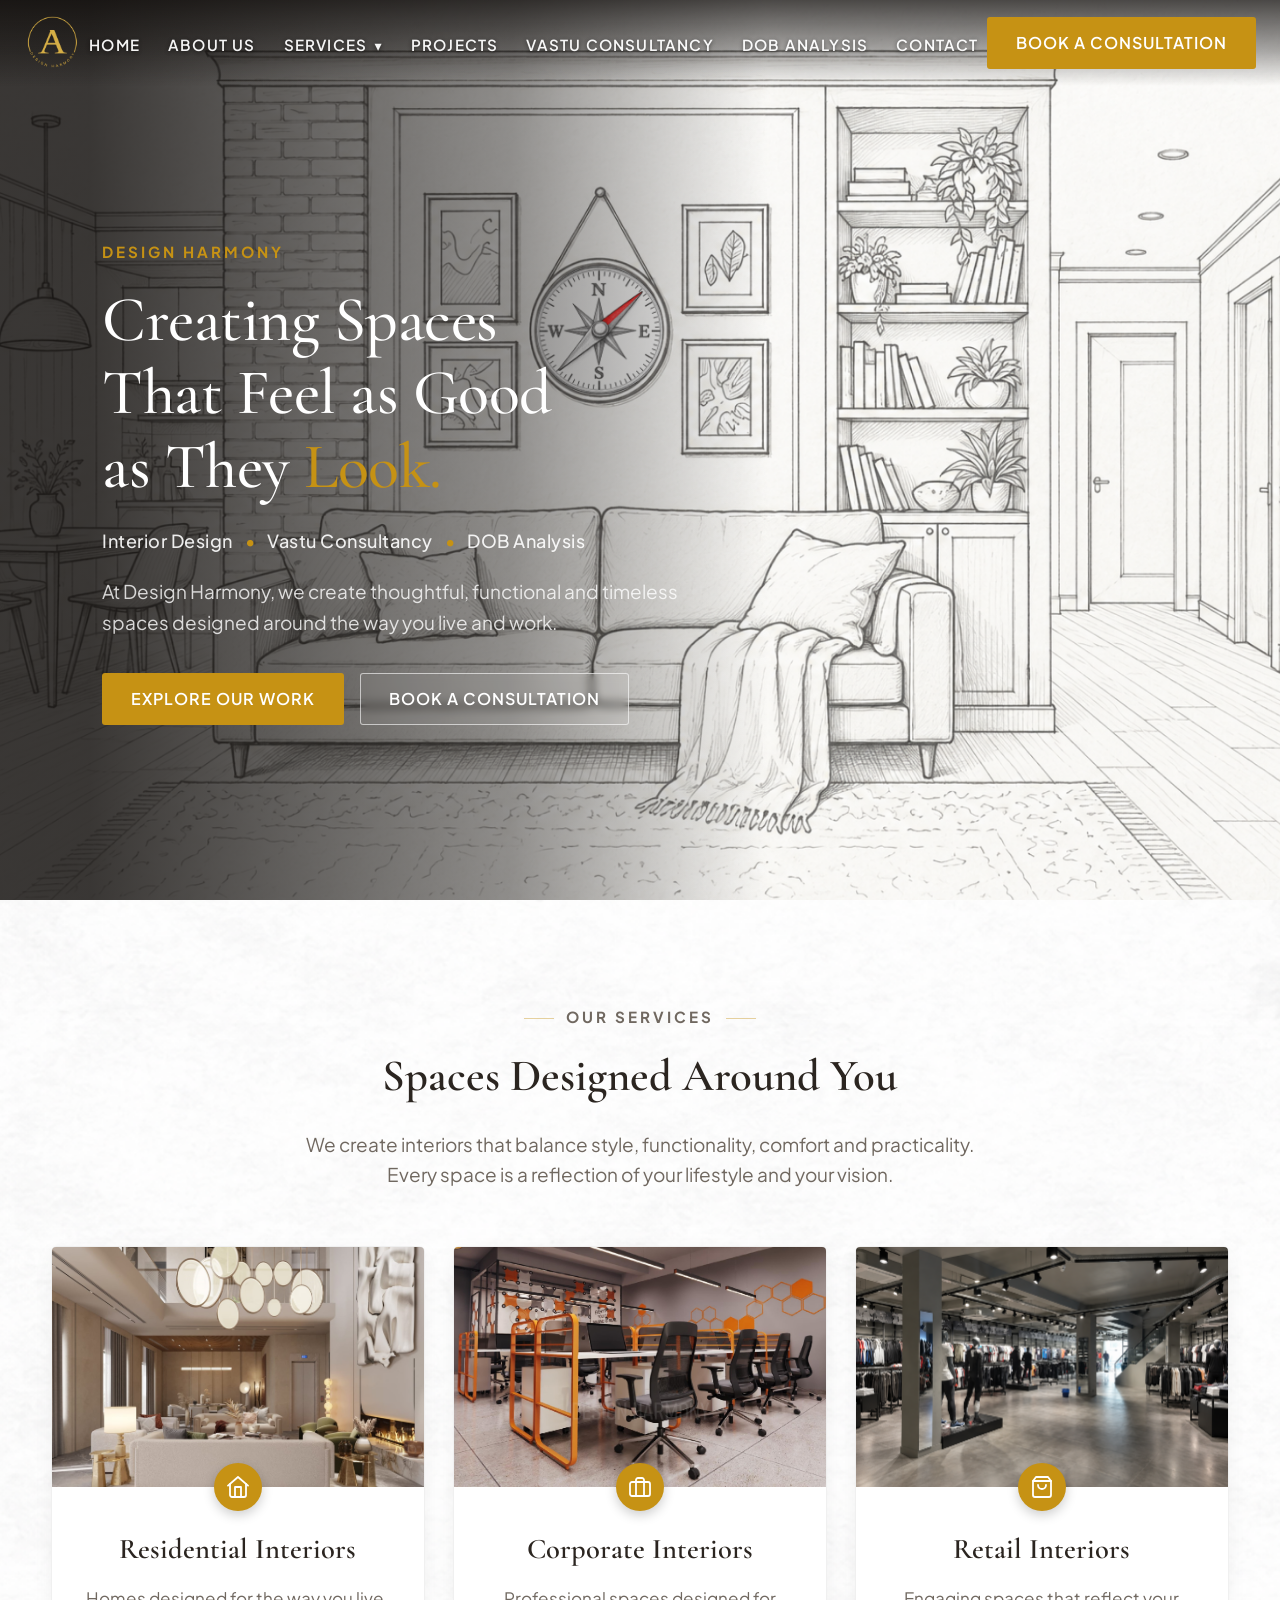
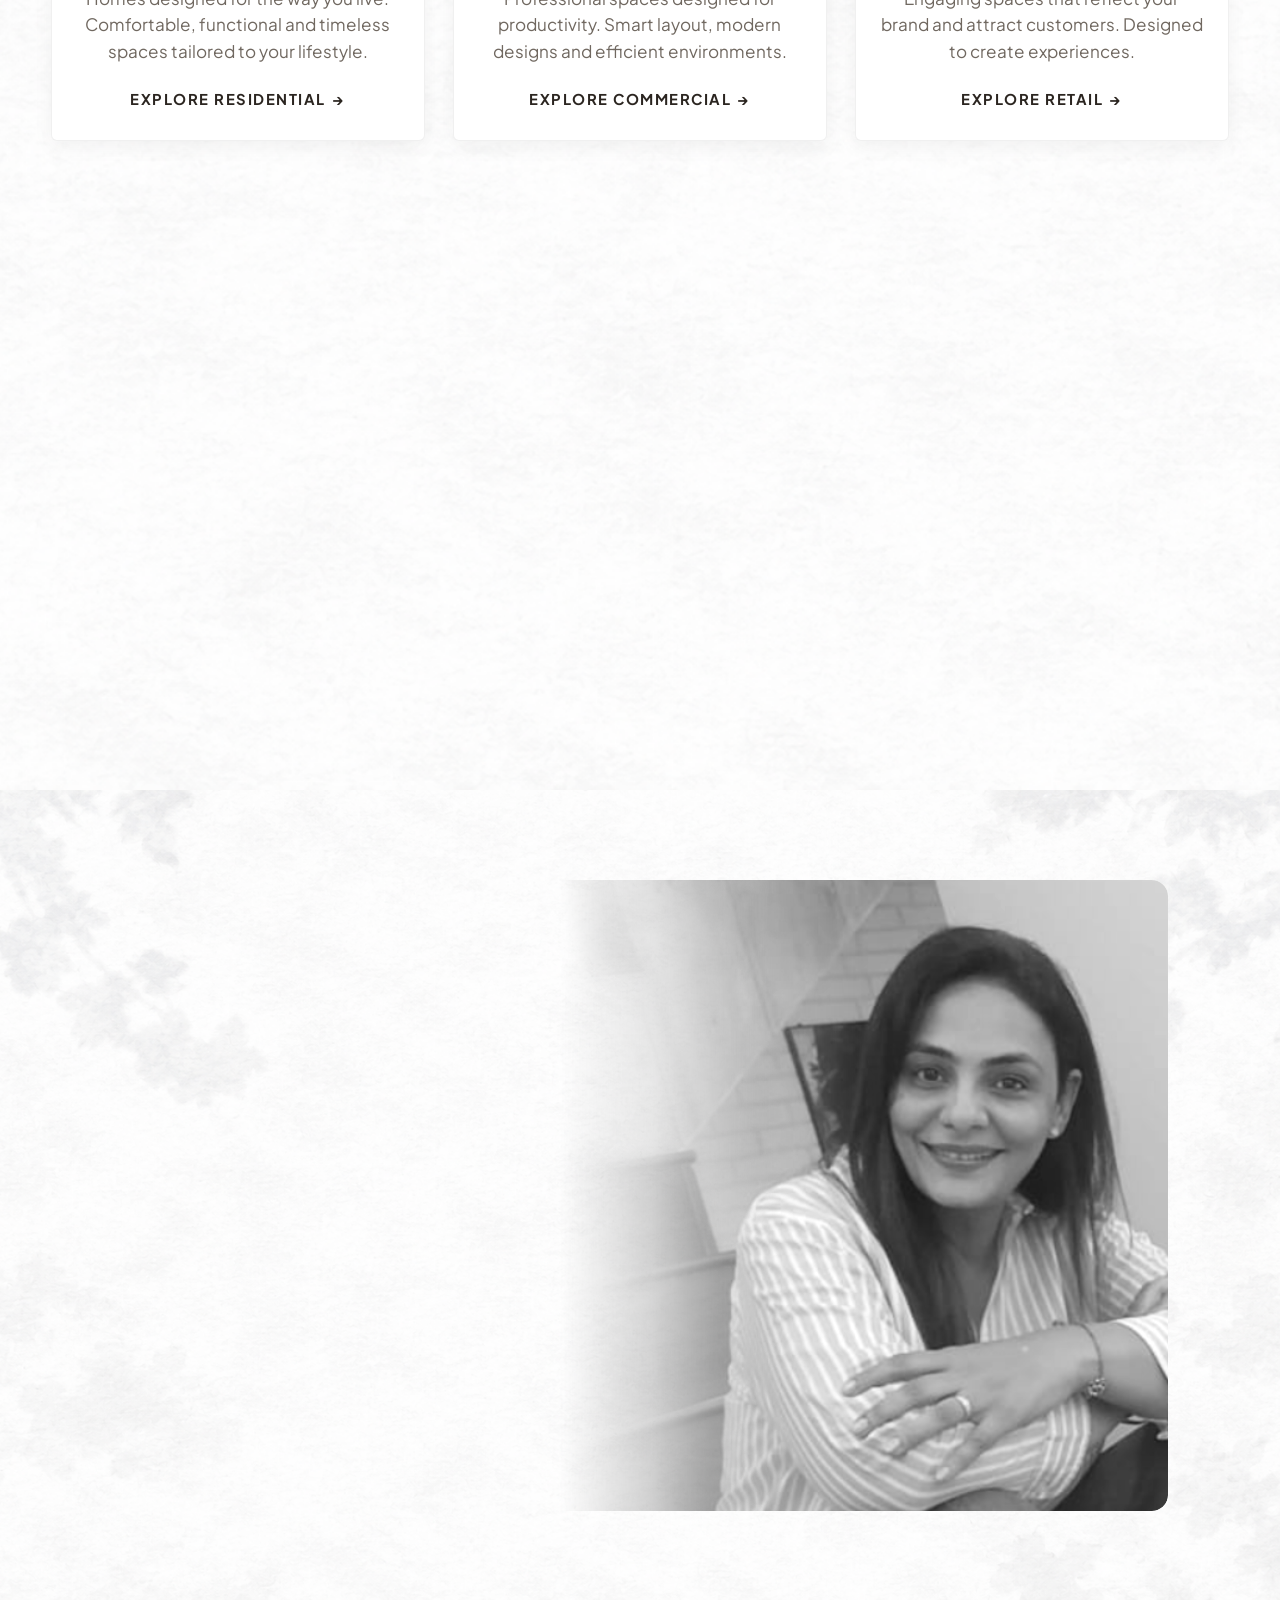
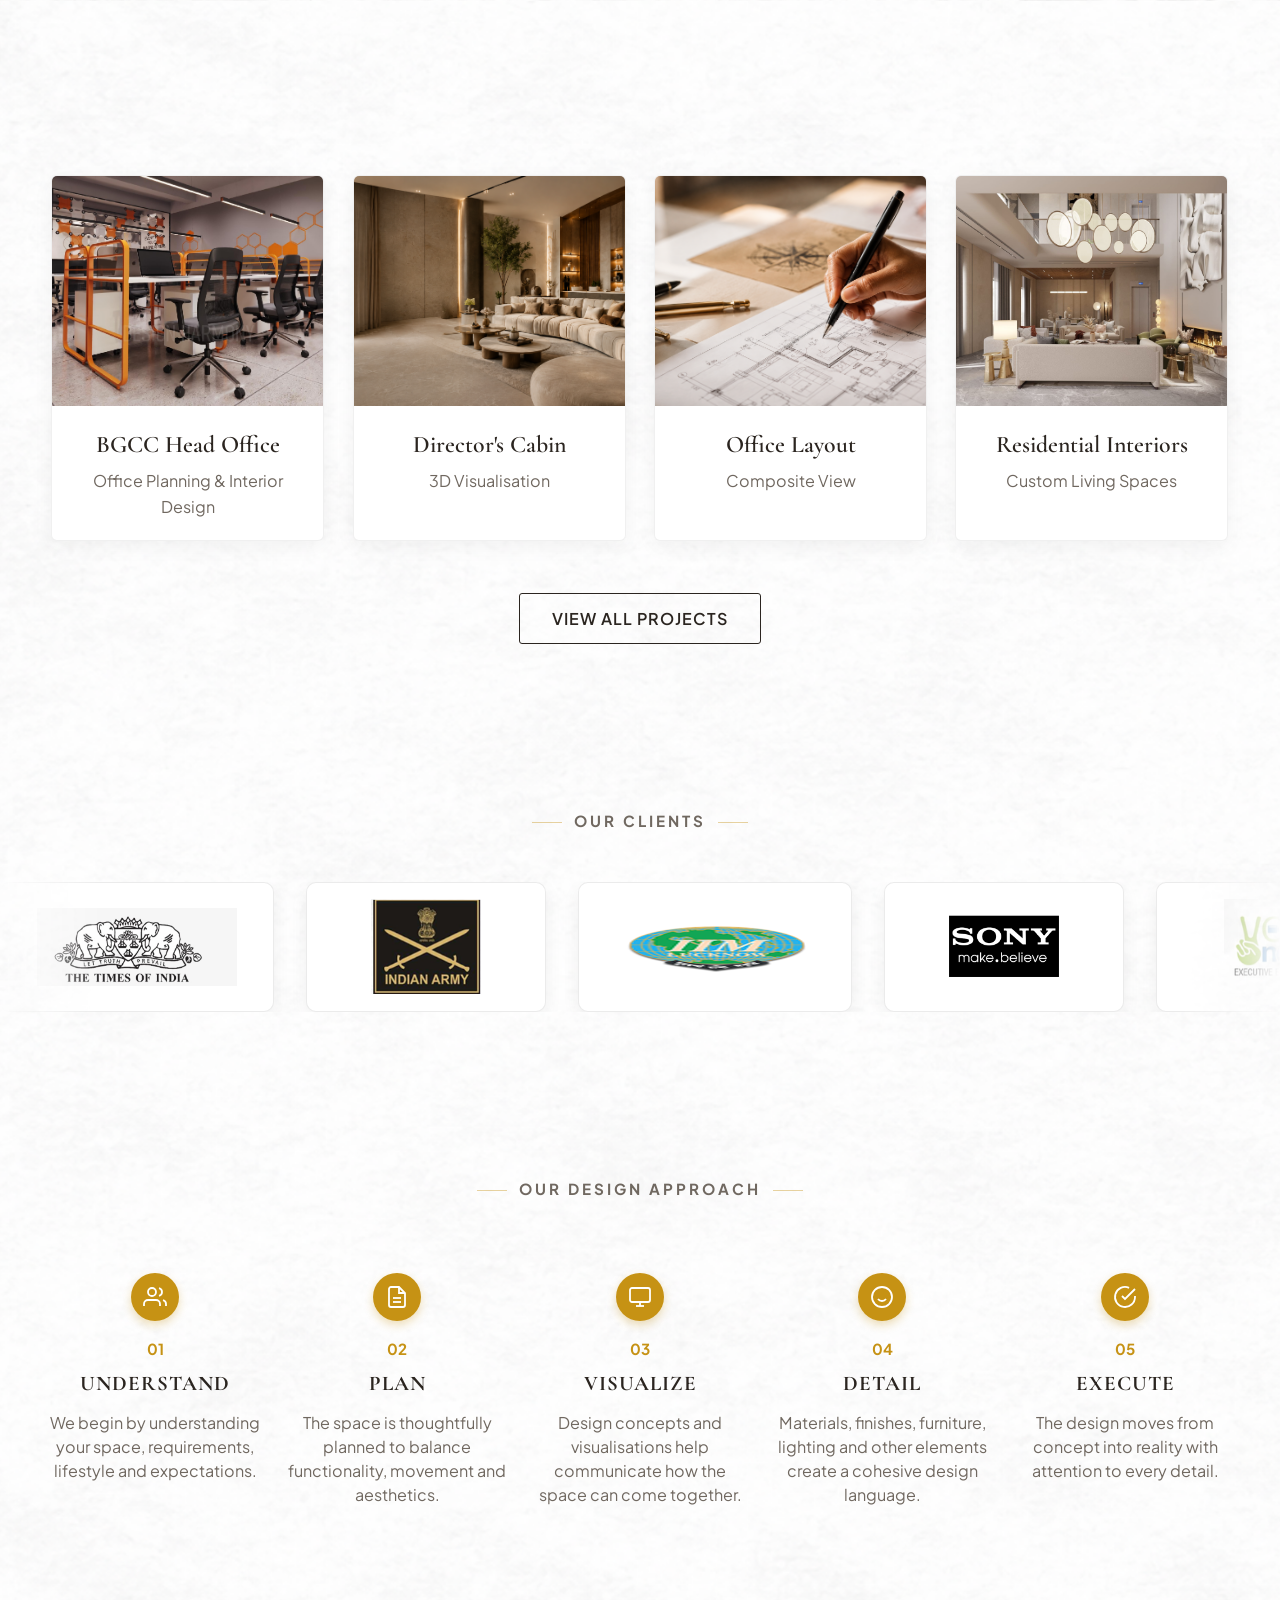
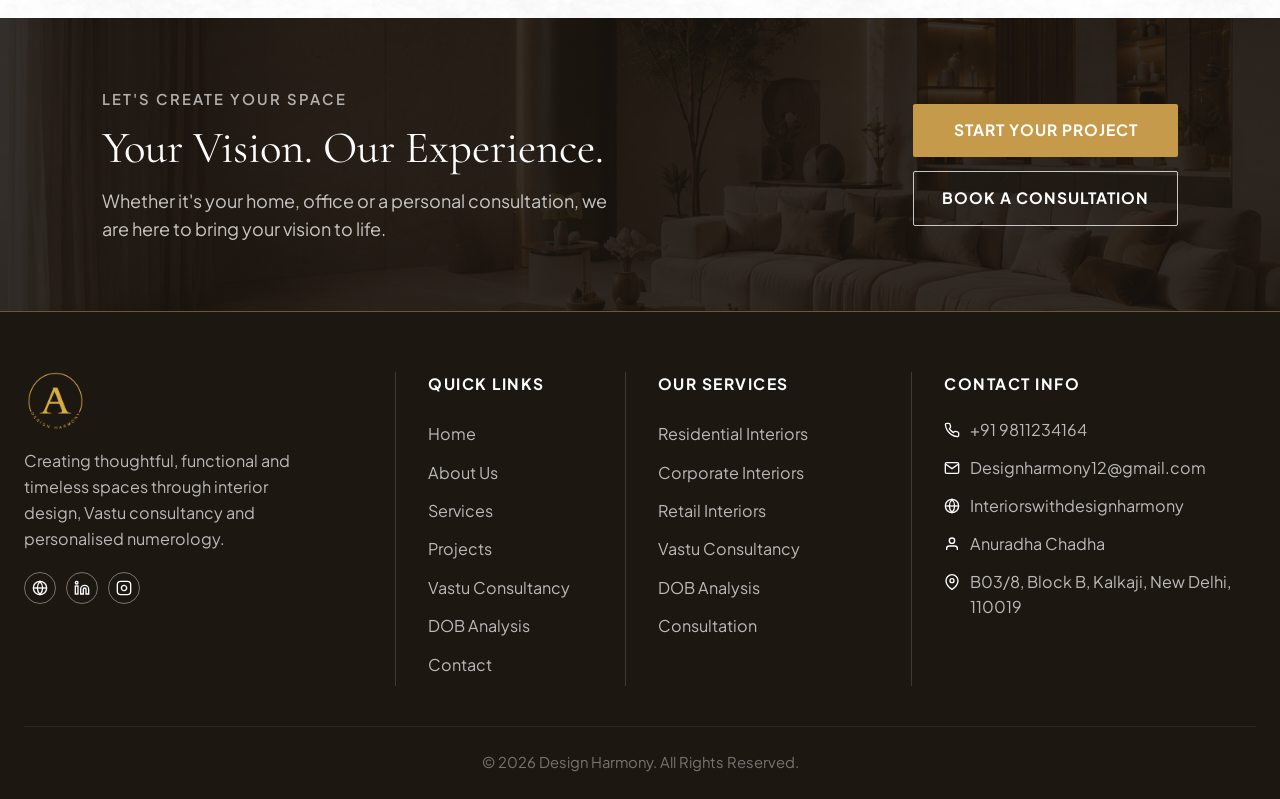
==== commit 0a605ccc: "picture" ====
--- a/index.html
+++ b/index.html
@@ -286,24 +286,32 @@
 
     <section class="about-section" id="about">
       <div class="about-section-inner">
-        <div class="about-content">
-          <span class="section-tagline left-aligned">ABOUT ANURADHA</span>
-          <h2 class="about-title">Experience Meets<br>Thoughtful Design</h2>
-          <div class="about-text-body">
-            <p>
-              Hi, I'm Anuradha, an interior designer with 20+ years of experience creating thoughtful, functional and
-              timeless spaces.
-            </p>
-            <p>
-              From residential homes to commercial projects, my focus has always been to design spaces that reflect your
-              lifestyle while balancing comfort, aesthetics, and practicality.
-            </p>
-          </div>
-          <div class="about-footer-row">
-            <a href="pages/about.html" class="btn btn-gold-solid" id="about-btn-more">KNOW MORE ABOUT US</a>
-            <div class="signature-wrapper">
-              <span class="signature-font">Anuradha Chadha</span>
-              <span class="signature-title">Founder, Design Harmony</span>
+        <div class="about-grid">
+          <div class="about-content">
+            <span class="section-tagline left-aligned">ABOUT ANURADHA</span>
+            <h2 class="about-title">Experience Meets<br>Thoughtful Design</h2>
+            <div class="about-text-body">
+              <p>
+                Hi, I'm Anuradha, an interior designer with 20+ years of experience creating thoughtful, functional and
+                timeless spaces.
+              </p>
+              <p>
+                From residential homes to commercial projects, my focus has always been to design spaces that reflect your
+                lifestyle while balancing comfort, aesthetics, and practicality.
+              </p>
+            </div>
+            <div class="about-footer-row">
+              <a href="pages/about.html" class="btn btn-gold-solid" id="about-btn-more">KNOW MORE ABOUT US</a>
+              <div class="signature-wrapper">
+                <span class="signature-font">Anuradha Chadha</span>
+                <span class="signature-title">Founder, Design Harmony</span>
+              </div>
+            </div>
+          </div>
+
+          <div class="about-img-col">
+            <div class="about-img-frame">
+              <img src="Maam's Image.png" alt="Anuradha Chadha - Founder & Lead Designer, Design Harmony" class="about-portrait-img">
             </div>
           </div>
         </div>
--- a/styles.css
+++ b/styles.css
@@ -602,6 +602,65 @@
   margin: 0 auto;
 }
 
+.about-grid {
+  display: grid;
+  grid-template-columns: 1fr 1.3fr;
+  gap: 0;
+  align-items: stretch;
+}
+
+.about-img-col {
+  position: relative;
+  display: flex;
+  justify-content: flex-start;
+  align-items: stretch;
+  width: 100%;
+  margin-left: -10px;
+}
+
+.about-img-frame {
+  position: relative;
+  width: 100%;
+  height: 100%;
+  border-radius: 0 16px 16px 0;
+  overflow: hidden;
+  border: none;
+  background: transparent;
+  mask-image: linear-gradient(to right, transparent 0%, rgba(0, 0, 0, 0.25) 15%, rgba(0, 0, 0, 0.75) 32%, #000 50%);
+  -webkit-mask-image: linear-gradient(to right, transparent 0%, rgba(0, 0, 0, 0.25) 15%, rgba(0, 0, 0, 0.75) 32%, #000 50%);
+}
+
+.about-img-frame::before {
+  content: '';
+  position: absolute;
+  top: 0;
+  left: 0;
+  bottom: 0;
+  width: 35%;
+  z-index: 2;
+  backdrop-filter: blur(8px);
+  -webkit-backdrop-filter: blur(8px);
+  pointer-events: none;
+  mask-image: linear-gradient(to right, #000 0%, transparent 100%);
+  -webkit-mask-image: linear-gradient(to right, #000 0%, transparent 100%);
+}
+
+.about-portrait-img {
+  width: 100%;
+  height: 100%;
+  min-height: 420px;
+  object-fit: cover;
+  object-position: 25% 20%;
+  display: block;
+  filter: grayscale(100%) contrast(106%);
+  transition: transform 0.4s ease, filter 0.4s ease;
+}
+
+.about-img-frame:hover .about-portrait-img {
+  transform: scale(1.025);
+  filter: grayscale(100%) contrast(112%);
+}
+
 .section-tagline.left-aligned {
   display: inline-block;
   font-size: 0.78rem;
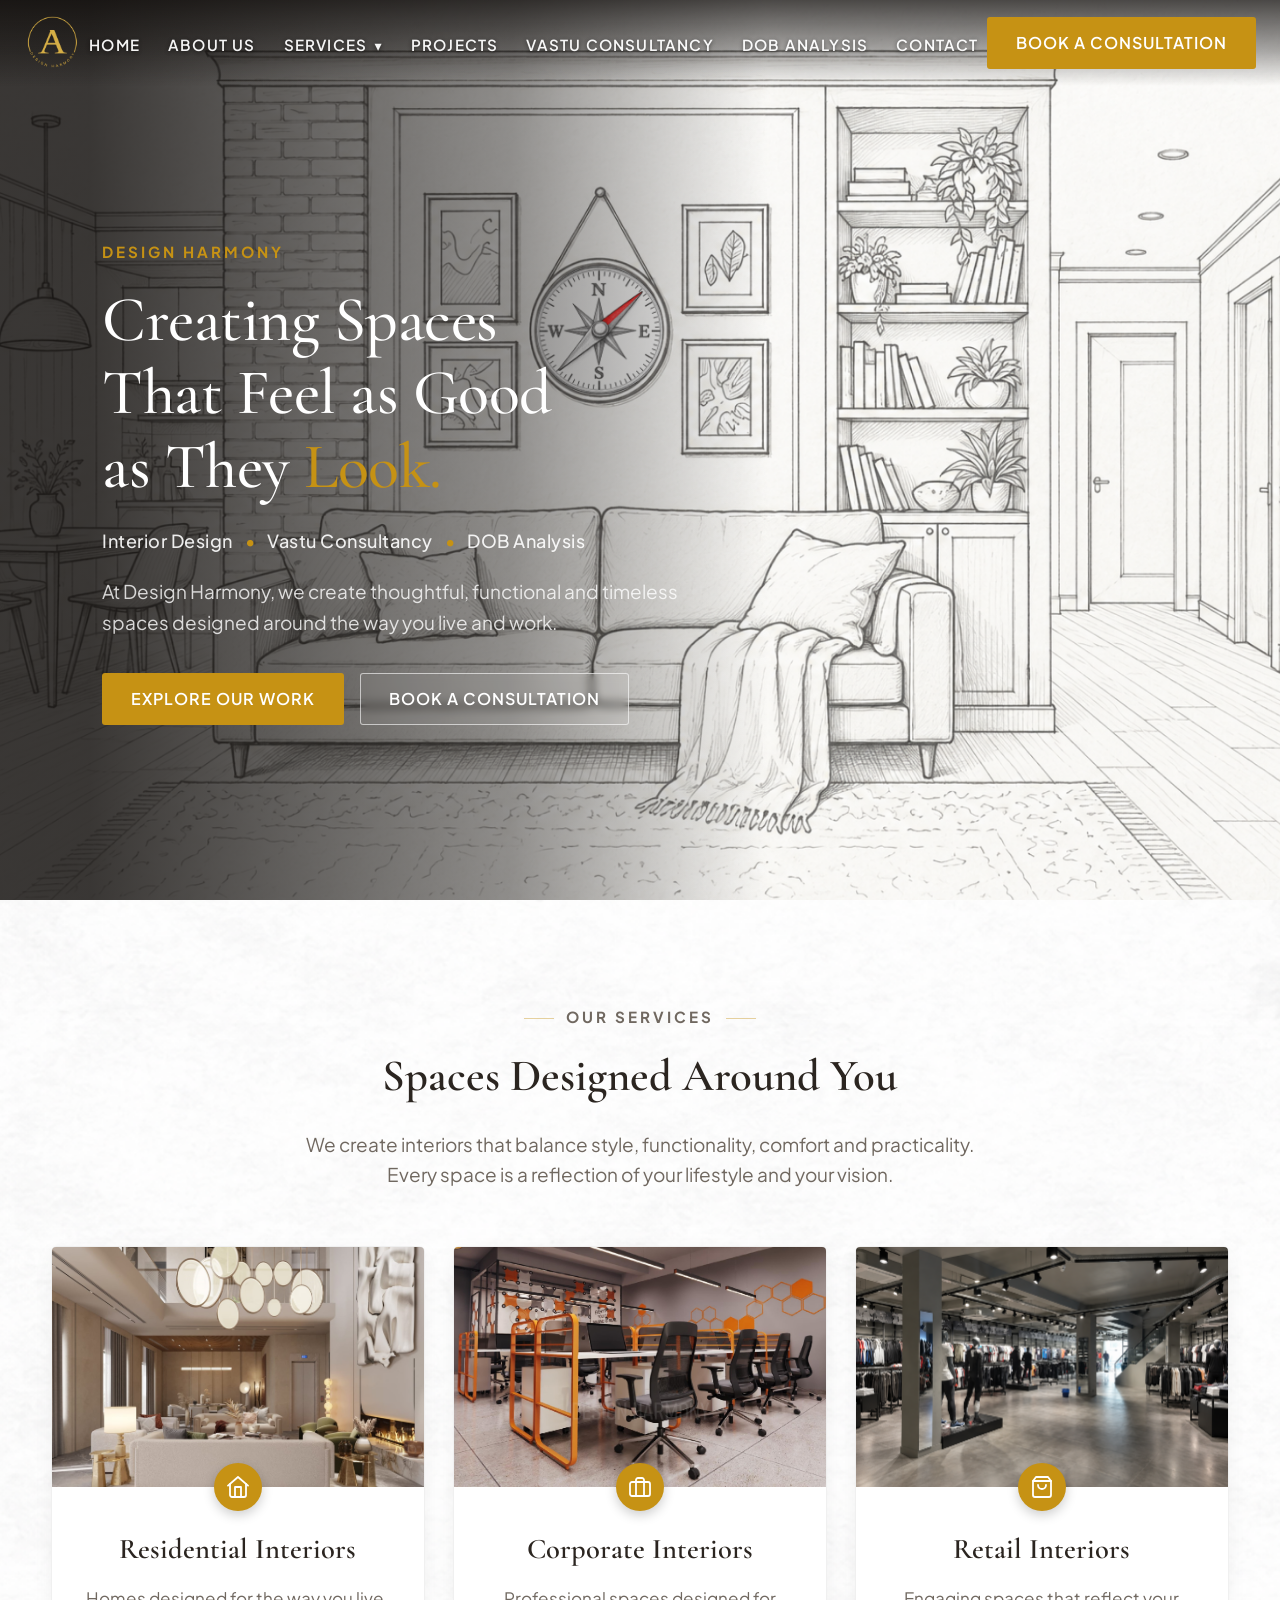
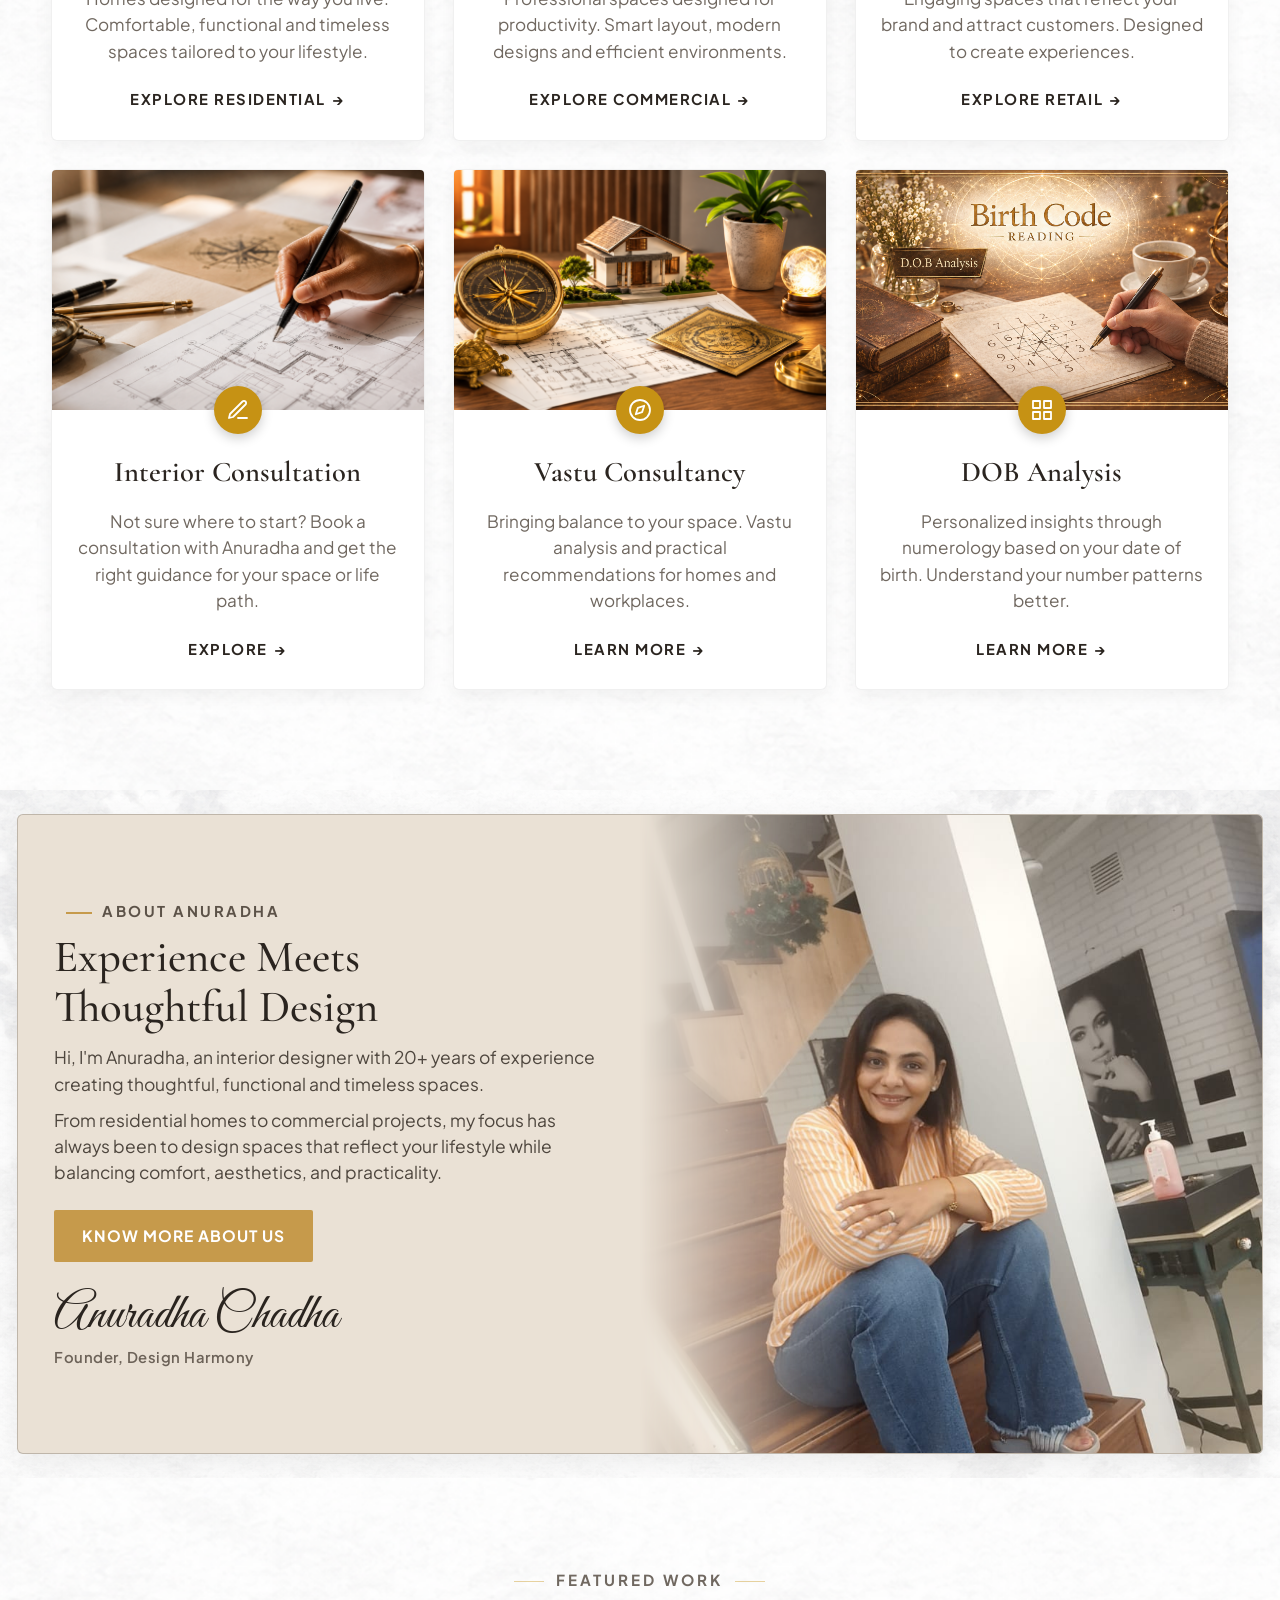
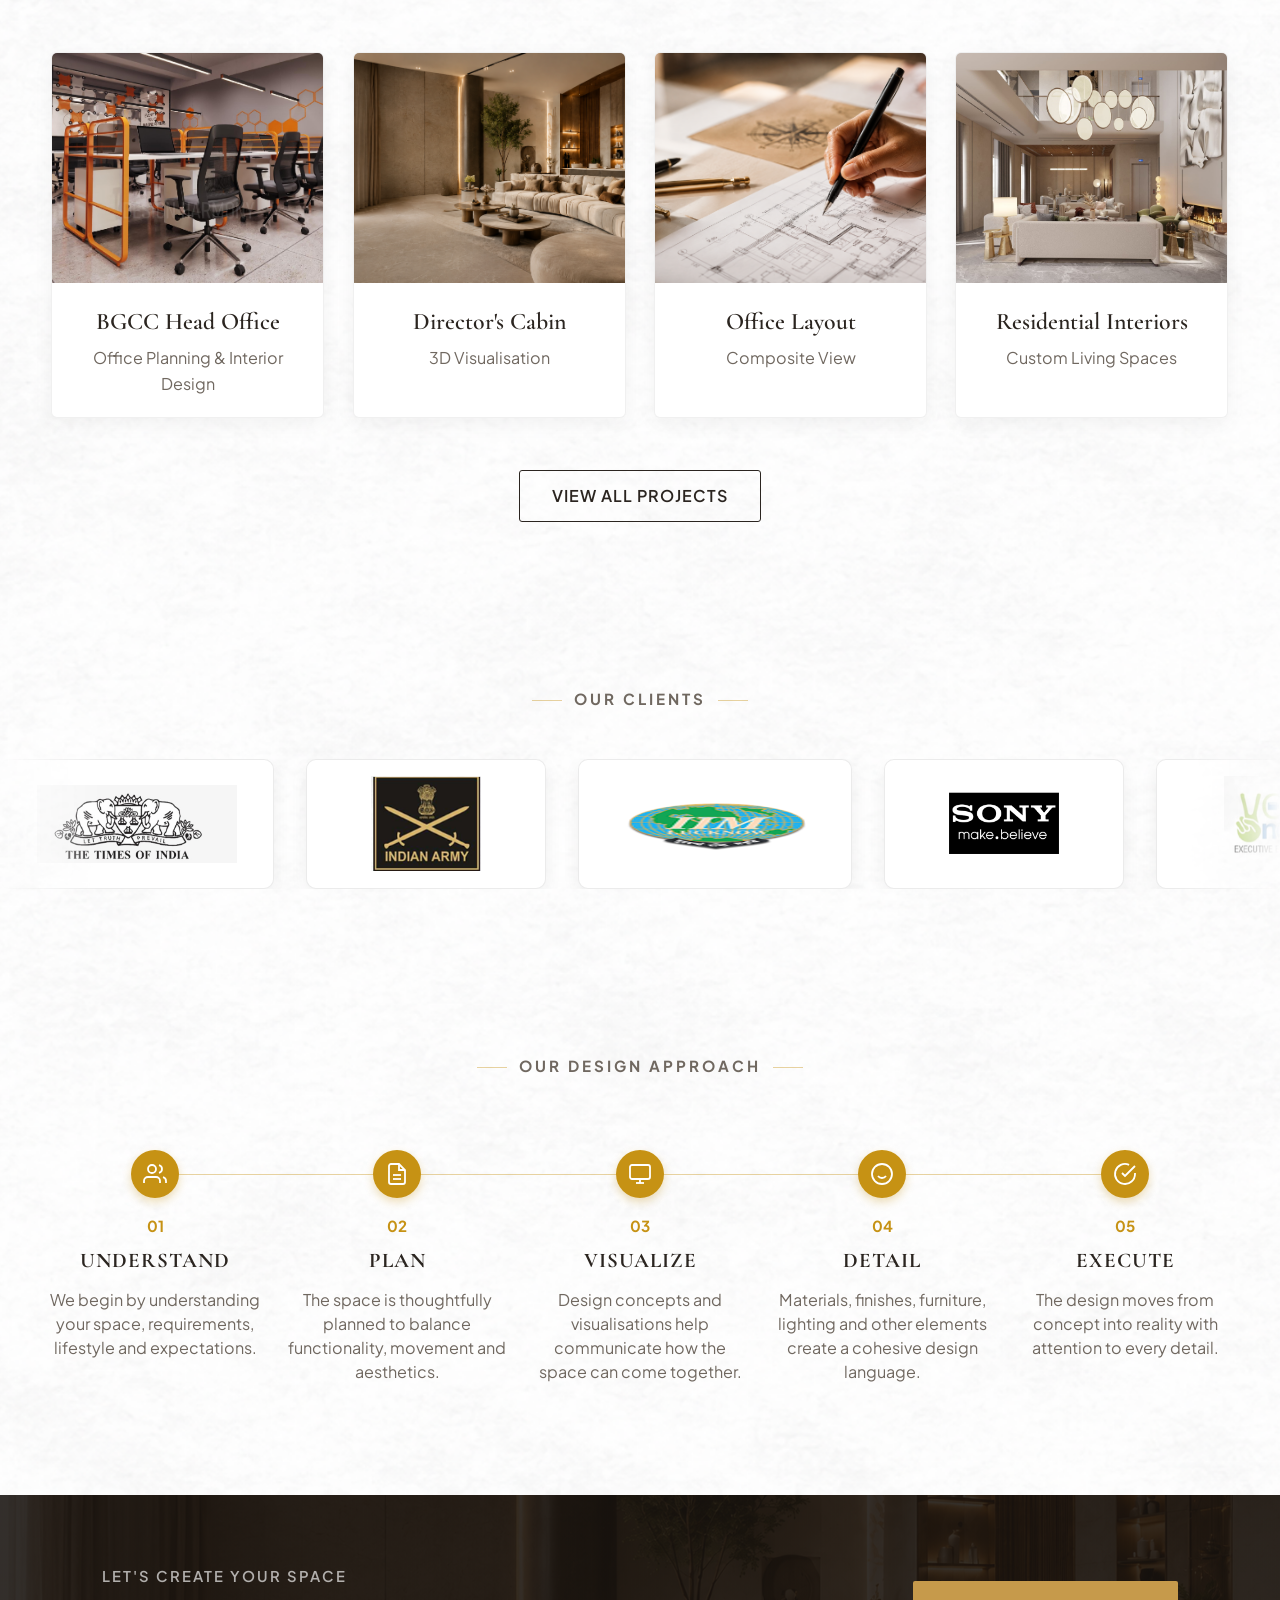
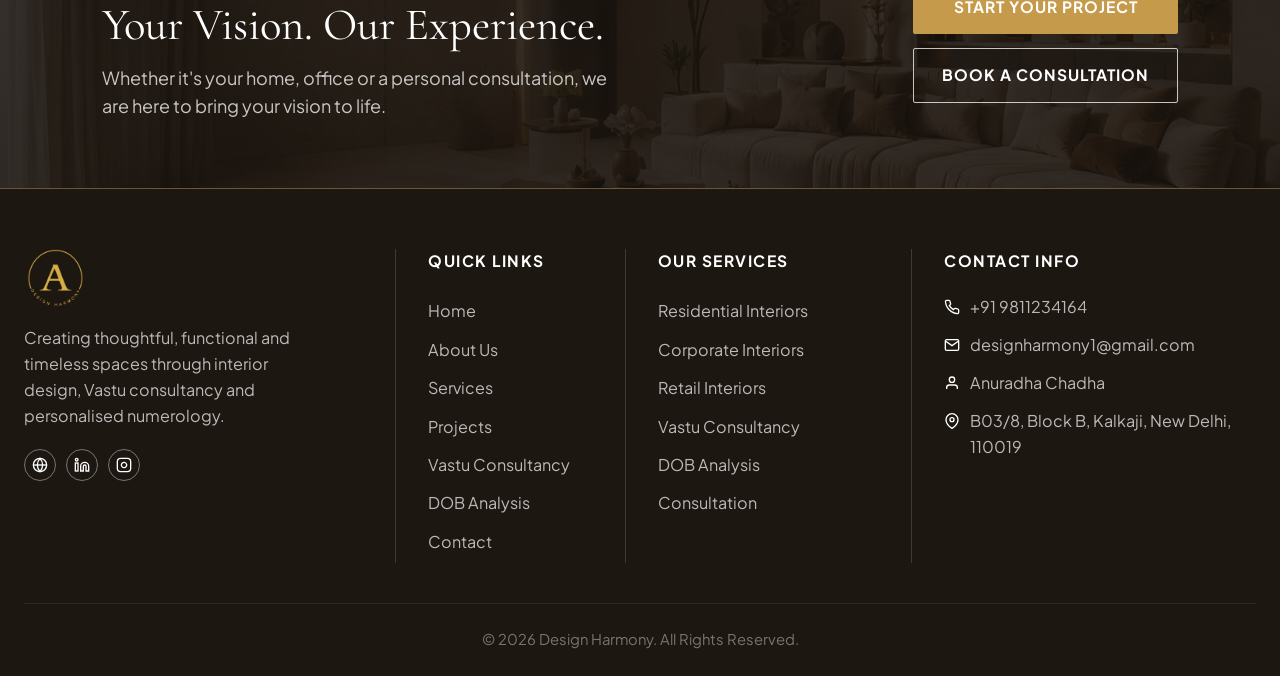
==== commit 00995165: "about section changes" ====
--- a/index.html
+++ b/index.html
@@ -296,7 +296,8 @@
                 timeless spaces.
               </p>
               <p>
-                From residential homes to commercial projects, my focus has always been to design spaces that reflect your
+                From residential homes to commercial projects, my focus has always been to design spaces that reflect
+                your
                 lifestyle while balancing comfort, aesthetics, and practicality.
               </p>
             </div>
@@ -311,7 +312,8 @@
 
           <div class="about-img-col">
             <div class="about-img-frame">
-              <img src="Maam's Image.png" alt="Anuradha Chadha - Founder & Lead Designer, Design Harmony" class="about-portrait-img">
+              <img src="Maam%27s%20Image.jpeg" alt="Anuradha Chadha - Founder & Lead Designer, Design Harmony"
+                class="about-portrait-img">
             </div>
           </div>
         </div>
@@ -613,18 +615,7 @@
                   <polyline points="22,6 12,13 2,6" />
                 </svg>
               </span>
-              <a href="mailto:Designharmony12@gmail.com">Designharmony12@gmail.com</a>
-            </li>
-            <li>
-              <span class="icon">
-                <svg width="16" height="16" viewBox="0 0 24 24" fill="none" stroke="currentColor" stroke-width="2">
-                  <circle cx="12" cy="12" r="10" />
-                  <line x1="2" y1="12" x2="22" y2="12" />
-                  <path
-                    d="M12 2a15.3 15.3 0 0 1 4 10 15.3 15.3 0 0 1-4 10 15.3 15.3 0 0 1-4-10 15.3 15.3 0 0 1 4-10z" />
-                </svg>
-              </span>
-              <span>Interiorswithdesignharmony</span>
+              <a href="mailto:designharmony1@gmail.com">designharmony1@gmail.com</a>
             </li>
             <li>
               <span class="icon">
--- a/styles.css
+++ b/styles.css
@@ -589,45 +589,66 @@
 
 .about-section {
   width: 100%;
+  position: relative;
+  overflow: hidden;
   background-image: url('assets/cloudbackg.jpeg');
   background-size: cover;
   background-position: center;
   background-repeat: no-repeat;
-  padding: 90px 8%;
+  padding: 24px 17px;
   color: var(--text-dark);
 }
 
 .about-section-inner {
-  max-width: 1240px;
+  width: 100%;
+  max-width: 100%;
+  max-height: 640px;
   margin: 0 auto;
+  border: 1px solid rgba(80, 70, 60, 0.28);
+  border-radius: 6px;
+  overflow: hidden;
+  background: #EAE1D5;
+  box-shadow: 0 8px 30px rgba(0, 0, 0, 0.08);
 }
 
 .about-grid {
   display: grid;
-  grid-template-columns: 1fr 1.3fr;
+  grid-template-columns: 1fr 1fr;
   gap: 0;
   align-items: stretch;
+  height: 100%;
+  max-height: 640px;
+}
+
+.about-content {
+  padding: 54px 36px;
+  display: flex;
+  flex-direction: column;
+  justify-content: center;
+  height: 100%;
+  max-height: 640px;
 }
 
 .about-img-col {
   position: relative;
   display: flex;
-  justify-content: flex-start;
+  justify-content: flex-end;
   align-items: stretch;
   width: 100%;
-  margin-left: -10px;
+  height: 100%;
+  max-height: 640px;
 }
 
 .about-img-frame {
   position: relative;
   width: 100%;
   height: 100%;
-  border-radius: 0 16px 16px 0;
+  max-height: 640px;
   overflow: hidden;
   border: none;
   background: transparent;
-  mask-image: linear-gradient(to right, transparent 0%, rgba(0, 0, 0, 0.25) 15%, rgba(0, 0, 0, 0.75) 32%, #000 50%);
-  -webkit-mask-image: linear-gradient(to right, transparent 0%, rgba(0, 0, 0, 0.25) 15%, rgba(0, 0, 0, 0.75) 32%, #000 50%);
+  mask-image: linear-gradient(to right, transparent 0%, rgba(0, 0, 0, 0.35) 12%, #000 35%);
+  -webkit-mask-image: linear-gradient(to right, transparent 0%, rgba(0, 0, 0, 0.35) 12%, #000 35%);
 }
 
 .about-img-frame::before {
@@ -636,10 +657,10 @@
   top: 0;
   left: 0;
   bottom: 0;
-  width: 35%;
+  width: 20%;
   z-index: 2;
-  backdrop-filter: blur(8px);
-  -webkit-backdrop-filter: blur(8px);
+  backdrop-filter: blur(4px);
+  -webkit-backdrop-filter: blur(4px);
   pointer-events: none;
   mask-image: linear-gradient(to right, #000 0%, transparent 100%);
   -webkit-mask-image: linear-gradient(to right, #000 0%, transparent 100%);
@@ -648,17 +669,15 @@
 .about-portrait-img {
   width: 100%;
   height: 100%;
-  min-height: 420px;
+  max-height: 640px;
   object-fit: cover;
-  object-position: 25% 20%;
+  object-position: center 20%;
   display: block;
-  filter: grayscale(100%) contrast(106%);
-  transition: transform 0.4s ease, filter 0.4s ease;
+  transition: transform 0.4s ease;
 }
 
 .about-img-frame:hover .about-portrait-img {
-  transform: scale(1.025);
-  filter: grayscale(100%) contrast(112%);
+  transform: scale(1.02);
 }
 
 .section-tagline.left-aligned {
@@ -668,7 +687,7 @@
   letter-spacing: 2.5px;
   color: #5C5248;
   text-transform: uppercase;
-  margin-bottom: 14px;
+  margin-bottom: 8px;
   position: relative;
 }
 
@@ -686,31 +705,27 @@
   display: none;
 }
 
-.about-content {
-  max-width: 720px;
-}
-
 .about-title {
   font-family: var(--font-serif);
-  font-size: clamp(2.4rem, 4vw, 3.2rem);
+  font-size: clamp(2rem, 3.5vw, 2.7rem);
   font-weight: 500;
-  line-height: 1.15;
+  line-height: 1.12;
   color: #2A241F;
-  margin-bottom: 24px;
+  margin-bottom: 12px;
 }
 
 .about-text-body p {
-  font-size: 1rem;
+  font-size: 0.92rem;
   color: #4E463E;
-  margin-bottom: 20px;
-  line-height: 1.65;
+  margin-bottom: 10px;
+  line-height: 1.5;
 }
 
 .about-footer-row {
   display: flex;
   align-items: center;
-  gap: 40px;
-  margin-top: 36px;
+  gap: 30px;
+  margin-top: 14px;
   flex-wrap: wrap;
 }
 
@@ -839,9 +854,6 @@
   animation: marqueeRightToLeft 45s linear infinite;
 }
 
-.clients-marquee-wrapper:hover .clients-marquee-track {
-  animation-play-state: paused;
-}
 
 @keyframes marqueeRightToLeft {
   from {
@@ -865,13 +877,6 @@
   display: flex;
   align-items: center;
   justify-content: center;
-  transition: var(--transition);
-}
-
-.client-logo-item:hover {
-  transform: translateY(-4px);
-  border-color: var(--primary-gold);
-  box-shadow: 0 8px 24px rgba(198, 146, 20, 0.2);
 }
 
 .client-logo-item img {
@@ -880,11 +885,6 @@
   width: auto;
   height: auto;
   object-fit: contain;
-  transition: var(--transition);
-}
-
-.client-logo-item:hover img {
-  transform: scale(1.06);
 }
 
 .approach-section {
@@ -2114,32 +2114,7 @@
 .consult-tab-btn .tab-sub {
   font-size: 0.76rem;
   color: var(--text-muted);
-  margin: 3px 0 6px;
-}
-
-.consult-tab-btn .tab-fee {
-  font-size: 0.85rem;
-  font-weight: 700;
-  color: var(--primary-gold);
-}
-
-.fee-notice-banner {
-  background-color: rgba(198, 146, 20, 0.12);
-  border-left: 4px solid var(--primary-gold);
-  padding: 12px 16px;
-  border-radius: 4px;
-  display: flex;
-  align-items: center;
-  gap: 10px;
-  margin-bottom: 24px;
-  font-size: 0.95rem;
-  font-weight: 700;
-  color: var(--text-dark);
-}
-
-.fee-notice-banner.highlight-vastu {
-  background-color: rgba(198, 146, 20, 0.16);
-  border-left-color: #AA7B0E;
+  margin: 3px 0 0;
 }
 
 @media (max-width: 600px) {
@@ -2151,4 +2126,565 @@
 .subpage-cta-wrap {
   margin-top: 36px;
   text-align: center;
+}
+
+/* ==========================================================================
+   Admin Dashboard & Buyer Portal Styles (Luxury Dark/Gold Aesthetic)
+   ========================================================================== */
+.admin-body {
+  background: #0f0c0a;
+  color: #f4efe9;
+  font-family: var(--font-sans);
+  min-height: 100vh;
+  margin: 0;
+}
+
+/* Auth Container & Card */
+.admin-auth-container {
+  display: flex;
+  align-items: center;
+  justify-content: center;
+  min-height: 100vh;
+  padding: 20px;
+  background: radial-gradient(circle at center, rgba(198, 146, 20, 0.18) 0%, #0f0c0a 75%);
+}
+
+.admin-auth-card {
+  width: 100%;
+  max-width: 460px;
+  background: rgba(22, 17, 14, 0.95);
+  border: 1px solid rgba(198, 146, 20, 0.4);
+  border-radius: 16px;
+  padding: 44px 40px;
+  box-shadow: 0 25px 60px rgba(0, 0, 0, 0.8), 0 0 30px rgba(198, 146, 20, 0.1);
+  backdrop-filter: blur(12px);
+}
+
+.admin-logo {
+  width: 76px;
+  height: 76px;
+  border-radius: 50%;
+  object-fit: cover;
+  border: 2px solid var(--primary-gold);
+  margin-bottom: 14px;
+  box-shadow: 0 0 16px rgba(198, 146, 20, 0.3);
+}
+
+.admin-auth-title {
+  font-family: var(--font-serif);
+  font-size: 1.75rem;
+  letter-spacing: 2px;
+  color: var(--primary-gold);
+  margin-bottom: 6px;
+}
+
+.admin-auth-subtitle {
+  font-size: 0.85rem;
+  color: #c4b9ad;
+  margin-bottom: 32px;
+}
+
+/* Dashboard Overall Layout */
+.admin-dashboard-container {
+  display: flex;
+  min-height: 100vh;
+  background: #0b0907;
+}
+
+/* Sidebar */
+.admin-sidebar {
+  width: 270px;
+  background: #140f0c;
+  border-right: 1px solid rgba(198, 146, 20, 0.25);
+  display: flex;
+  flex-direction: column;
+  padding: 28px 18px;
+  flex-shrink: 0;
+  box-shadow: 4px 0 20px rgba(0, 0, 0, 0.4);
+}
+
+.admin-sidebar-header {
+  display: flex;
+  align-items: center;
+  gap: 12px;
+  padding-bottom: 22px;
+  border-bottom: 1px solid rgba(198, 146, 20, 0.2);
+  margin-bottom: 28px;
+}
+
+.admin-sidebar-logo {
+  width: 46px;
+  height: 46px;
+  border-radius: 50%;
+  object-fit: cover;
+  border: 1.5px solid var(--primary-gold);
+}
+
+.admin-sidebar-brand {
+  font-family: var(--font-serif);
+  font-size: 1.1rem;
+  font-weight: 700;
+  color: var(--primary-gold);
+  letter-spacing: 1.5px;
+}
+
+.admin-sidebar-role {
+  font-size: 0.75rem;
+  color: #b8ac9f;
+  letter-spacing: 0.5px;
+}
+
+.admin-nav {
+  display: flex;
+  flex-direction: column;
+  gap: 10px;
+  flex-grow: 1;
+}
+
+.admin-nav-item {
+  display: flex;
+  align-items: center;
+  gap: 14px;
+  padding: 13px 18px;
+  border-radius: 8px;
+  background: transparent;
+  border: 1px solid transparent;
+  color: #d1c5b8;
+  font-size: 0.92rem;
+  font-weight: 600;
+  cursor: pointer;
+  text-align: left;
+  transition: all 0.25s ease;
+}
+
+.admin-nav-item:hover {
+  background: rgba(198, 146, 20, 0.12);
+  color: #ffffff;
+  border-color: rgba(198, 146, 20, 0.3);
+}
+
+.admin-nav-item.active {
+  background: linear-gradient(90deg, rgba(198, 146, 20, 0.25) 0%, rgba(198, 146, 20, 0.08) 100%);
+  color: var(--primary-gold);
+  border: 1px solid rgba(198, 146, 20, 0.4);
+  border-left: 4px solid var(--primary-gold);
+  box-shadow: 0 4px 15px rgba(0, 0, 0, 0.3);
+}
+
+.admin-sidebar-footer {
+  margin-top: auto;
+  padding-top: 20px;
+  border-top: 1px solid rgba(198, 146, 20, 0.25);
+}
+
+/* Main Content Area */
+.admin-main-content {
+  flex-grow: 1;
+  padding: 36px 44px;
+  background: #0b0907;
+  overflow-y: auto;
+}
+
+.admin-topbar {
+  display: flex;
+  justify-content: space-between;
+  align-items: center;
+  padding-bottom: 24px;
+  border-bottom: 1px solid rgba(198, 146, 20, 0.2);
+  margin-bottom: 36px;
+}
+
+.admin-page-title {
+  font-family: var(--font-serif);
+  font-size: 2.1rem;
+  color: #ffffff;
+  margin-bottom: 4px;
+  letter-spacing: 0.5px;
+}
+
+.admin-page-sub {
+  font-size: 0.9rem;
+  color: #b8ac9f;
+}
+
+/* Cards & Containers */
+.admin-card {
+  background: rgba(24, 19, 15, 0.95);
+  border: 1px solid rgba(198, 146, 20, 0.25);
+  border-radius: 14px;
+  padding: 32px;
+  box-shadow: 0 12px 35px rgba(0, 0, 0, 0.5);
+  margin-bottom: 28px;
+}
+
+.admin-card-header {
+  display: flex;
+  justify-content: space-between;
+  align-items: center;
+  margin-bottom: 24px;
+  padding-bottom: 14px;
+  border-bottom: 1px solid rgba(255, 255, 255, 0.08);
+}
+
+.admin-card-title {
+  font-family: var(--font-serif);
+  font-size: 1.45rem;
+  color: var(--primary-gold);
+  letter-spacing: 0.5px;
+}
+
+/* High Contrast Form Styling for Admin */
+.admin-main-content .form-group,
+.admin-auth-card .form-group {
+  margin-bottom: 22px;
+}
+
+.admin-main-content .form-label,
+.admin-auth-card .form-label {
+  display: block;
+  font-size: 0.85rem;
+  font-weight: 700;
+  letter-spacing: 1px;
+  text-transform: uppercase;
+  color: #f4efe9;
+  margin-bottom: 8px;
+}
+
+.admin-main-content .form-control,
+.admin-auth-card .form-control {
+  width: 100%;
+  padding: 14px 18px;
+  background-color: #140f0c !important;
+  border: 1.5px solid rgba(198, 146, 20, 0.4) !important;
+  border-radius: 8px !important;
+  color: #ffffff !important;
+  font-size: 0.95rem;
+  font-family: var(--font-sans);
+  transition: all 0.2s ease;
+
+  &::placeholder {
+    color: #8c8073;
+  }
+
+  &:focus {
+    outline: none;
+    border-color: var(--primary-gold) !important;
+    background-color: #1c1612 !important;
+    box-shadow: 0 0 12px rgba(198, 146, 20, 0.3) !important;
+  }
+}
+
+.admin-form-grid {
+  display: grid;
+  grid-template-columns: repeat(auto-fit, minmax(240px, 1fr));
+  gap: 20px;
+  align-items: end;
+}
+
+.admin-form-grid .form-submit-wrap {
+  margin-bottom: 22px;
+}
+
+/* Table Styling */
+.table-responsive {
+  overflow-x: auto;
+  border-radius: 10px;
+  border: 1px solid rgba(255, 255, 255, 0.08);
+}
+
+.admin-table {
+  width: 100%;
+  border-collapse: collapse;
+  text-align: left;
+  font-size: 0.9rem;
+}
+
+.admin-table th {
+  padding: 14px 18px;
+  background: #140f0c;
+  color: var(--primary-gold);
+  font-weight: 700;
+  text-transform: uppercase;
+  font-size: 0.8rem;
+  letter-spacing: 1px;
+  border-bottom: 1px solid rgba(198, 146, 20, 0.3);
+}
+
+.admin-table td {
+  padding: 16px 18px;
+  border-bottom: 1px solid rgba(255, 255, 255, 0.06);
+  color: #e8dfd5;
+  background: rgba(22, 17, 14, 0.6);
+}
+
+.admin-table tbody tr:hover td {
+  background: rgba(198, 146, 20, 0.08);
+}
+
+.badge-gold {
+  background: rgba(198, 146, 20, 0.2);
+  color: var(--primary-gold);
+  border: 1px solid rgba(198, 146, 20, 0.5);
+  padding: 4px 12px;
+  border-radius: 20px;
+  font-size: 0.76rem;
+  font-weight: 700;
+  letter-spacing: 0.5px;
+}
+
+/* Logos & Projects Display Grids */
+.admin-logos-grid {
+  display: grid;
+  grid-template-columns: repeat(auto-fill, minmax(210px, 1fr));
+  gap: 22px;
+  margin-top: 10px;
+}
+
+.admin-logo-card {
+  background: #ffffff;
+  border: 1px solid rgba(198, 146, 20, 0.3);
+  border-radius: 10px;
+  padding: 20px 16px;
+  text-align: center;
+  box-shadow: 0 6px 18px rgba(0, 0, 0, 0.3);
+  display: flex;
+  flex-direction: column;
+  align-items: center;
+  justify-content: space-between;
+  height: 190px;
+  transition: transform 0.2s ease, box-shadow 0.2s ease;
+}
+
+.admin-logo-card:hover {
+  transform: translateY(-3px);
+  box-shadow: 0 10px 25px rgba(198, 146, 20, 0.2);
+}
+
+.admin-logo-preview {
+  max-height: 75px;
+  max-width: 170px;
+  object-fit: contain;
+  margin-bottom: 12px;
+}
+
+.admin-logo-name {
+  font-size: 0.85rem;
+  font-weight: 700;
+  color: #1a1512;
+  margin-bottom: 12px;
+  word-break: break-word;
+}
+
+.admin-services-grid {
+  display: grid;
+  grid-template-columns: repeat(auto-fill, minmax(320px, 1fr));
+  gap: 24px;
+  margin-top: 14px;
+}
+
+.admin-section-divider {
+  color: var(--primary-gold);
+  font-size: 1.05rem;
+  font-weight: 700;
+  letter-spacing: 0.5px;
+  text-transform: uppercase;
+  margin: 28px 0 16px;
+  padding-bottom: 8px;
+  border-bottom: 1px solid rgba(198, 146, 20, 0.3);
+}
+
+.admin-projects-grid {
+  display: grid;
+  grid-template-columns: repeat(auto-fill, minmax(280px, 1fr));
+  gap: 24px;
+  margin-top: 10px;
+}
+
+.admin-project-card {
+  background: #140f0c;
+  border: 1px solid rgba(198, 146, 20, 0.3);
+  border-radius: 12px;
+  padding: 16px;
+  box-shadow: 0 8px 24px rgba(0, 0, 0, 0.4);
+  display: flex;
+  flex-direction: column;
+  justify-content: space-between;
+  transition: transform 0.2s ease, border-color 0.2s ease;
+}
+
+.admin-project-card:hover {
+  transform: translateY(-3px);
+  border-color: var(--primary-gold);
+}
+
+.admin-project-img {
+  width: 100%;
+  height: 160px;
+  object-fit: cover;
+  border-radius: 8px;
+  margin-bottom: 14px;
+}
+
+.admin-project-body {
+  display: flex;
+  flex-direction: column;
+  align-items: flex-start;
+  gap: 8px;
+}
+
+.admin-project-title {
+  font-family: var(--font-serif);
+  font-size: 1.1rem;
+  color: #ffffff;
+  margin: 4px 0 8px;
+  line-height: 1.3;
+}
+
+/* Button Variants in Admin */
+.btn-outline-gold {
+  background: transparent;
+  border: 1px solid var(--primary-gold);
+  color: var(--primary-gold);
+  padding: 9px 20px;
+  border-radius: 6px;
+  cursor: pointer;
+  font-size: 0.84rem;
+  font-weight: 700;
+  letter-spacing: 0.5px;
+  transition: all 0.2s ease;
+}
+
+.btn-outline-gold:hover {
+  background: var(--primary-gold);
+  color: #000000;
+  box-shadow: 0 4px 14px rgba(198, 146, 20, 0.3);
+}
+
+.btn-outline-danger {
+  background: rgba(198, 40, 40, 0.1);
+  border: 1px solid #c62828;
+  color: #ef9a9a;
+  padding: 7px 16px;
+  border-radius: 6px;
+  cursor: pointer;
+  font-size: 0.8rem;
+  font-weight: 700;
+  width: 100%;
+  transition: all 0.2s ease;
+}
+
+.btn-outline-danger:hover {
+  background: #c62828;
+  color: #ffffff;
+}
+
+.admin-toast {
+  position: fixed;
+  top: 28px;
+  right: 28px;
+  background: var(--primary-gold);
+  color: #000000;
+  font-weight: 800;
+  padding: 16px 28px;
+  border-radius: 8px;
+  box-shadow: 0 12px 35px rgba(0, 0, 0, 0.6);
+  z-index: 9999;
+  letter-spacing: 0.5px;
+}
+
+/* Custom Delete Confirmation Modal */
+.dh-modal-overlay {
+  position: fixed;
+  top: 0;
+  left: 0;
+  width: 100vw;
+  height: 100vh;
+  background: rgba(0, 0, 0, 0.82);
+  backdrop-filter: blur(8px);
+  z-index: 10000;
+  display: flex;
+  align-items: center;
+  justify-content: center;
+  padding: 20px;
+  animation: fadeInModal 0.2s ease forwards;
+}
+
+@keyframes fadeInModal {
+  from {
+    opacity: 0;
+    transform: scale(0.98);
+  }
+
+  to {
+    opacity: 1;
+    transform: scale(1);
+  }
+}
+
+.dh-modal-card {
+  background: #16110e;
+  border: 1.5px solid var(--primary-gold);
+  border-radius: 16px;
+  max-width: 440px;
+  width: 100%;
+  padding: 32px 28px;
+  text-align: center;
+  box-shadow: 0 20px 50px rgba(0, 0, 0, 0.8), 0 0 30px rgba(198, 146, 20, 0.2);
+  display: flex;
+  flex-direction: column;
+  align-items: center;
+}
+
+.dh-modal-icon-badge {
+  width: 56px;
+  height: 56px;
+  border-radius: 50%;
+  background: rgba(229, 57, 53, 0.12);
+  border: 1px solid rgba(229, 57, 53, 0.3);
+  display: flex;
+  align-items: center;
+  justify-content: center;
+  margin-bottom: 18px;
+}
+
+.dh-modal-title {
+  font-family: var(--font-serif);
+  font-size: 1.7rem;
+  color: #ffffff;
+  margin-bottom: 10px;
+}
+
+.dh-modal-body {
+  font-size: 0.95rem;
+  color: #c8bcaf;
+  line-height: 1.5;
+  margin-bottom: 26px;
+}
+
+.dh-modal-actions {
+  display: flex;
+  gap: 14px;
+  width: 100%;
+}
+
+.dh-modal-actions button {
+  flex: 1;
+  padding: 12px;
+  font-weight: 700;
+  border-radius: 8px;
+  cursor: pointer;
+  font-size: 0.88rem;
+  letter-spacing: 0.5px;
+}
+
+.btn-danger-solid {
+  background: #c62828;
+  color: #ffffff;
+  border: 1px solid #e53935;
+  transition: all 0.2s ease;
+}
+
+.btn-danger-solid:hover {
+  background: #d32f2f;
+  box-shadow: 0 4px 15px rgba(229, 57, 53, 0.4);
 }
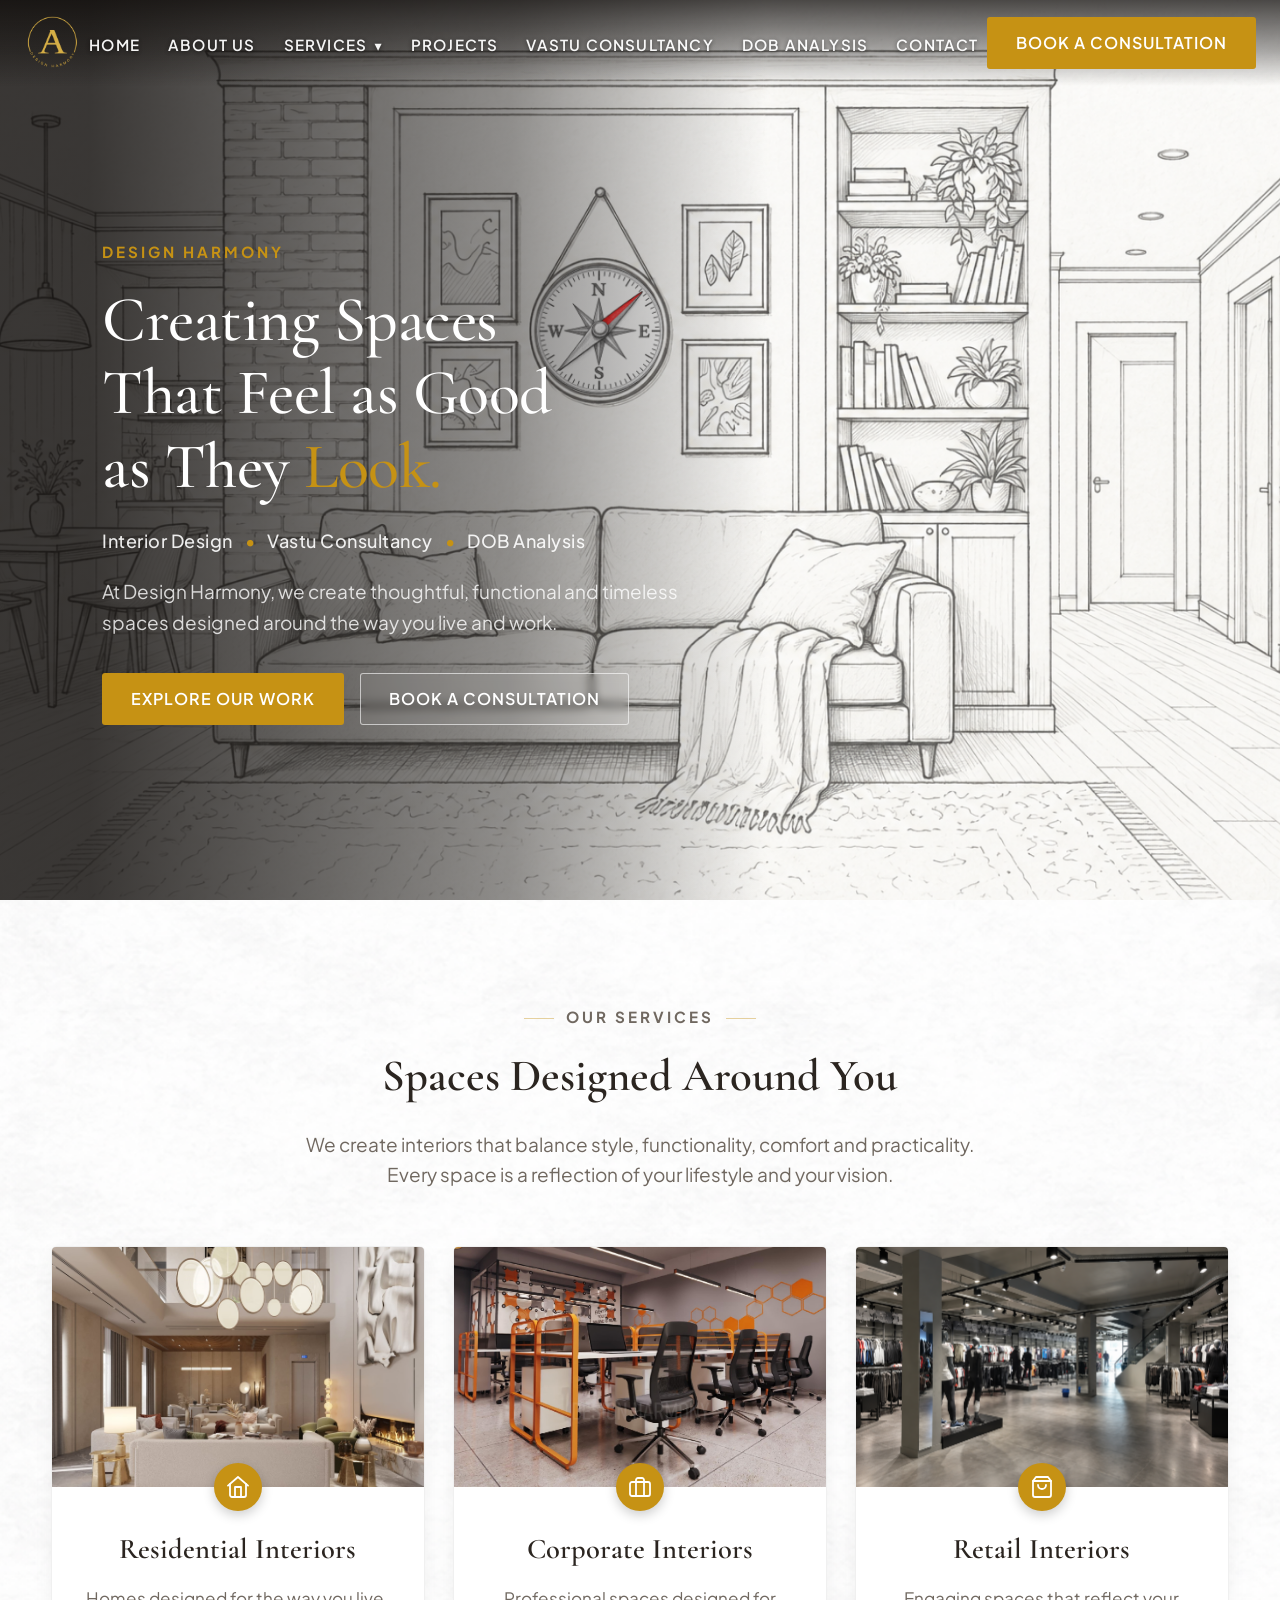
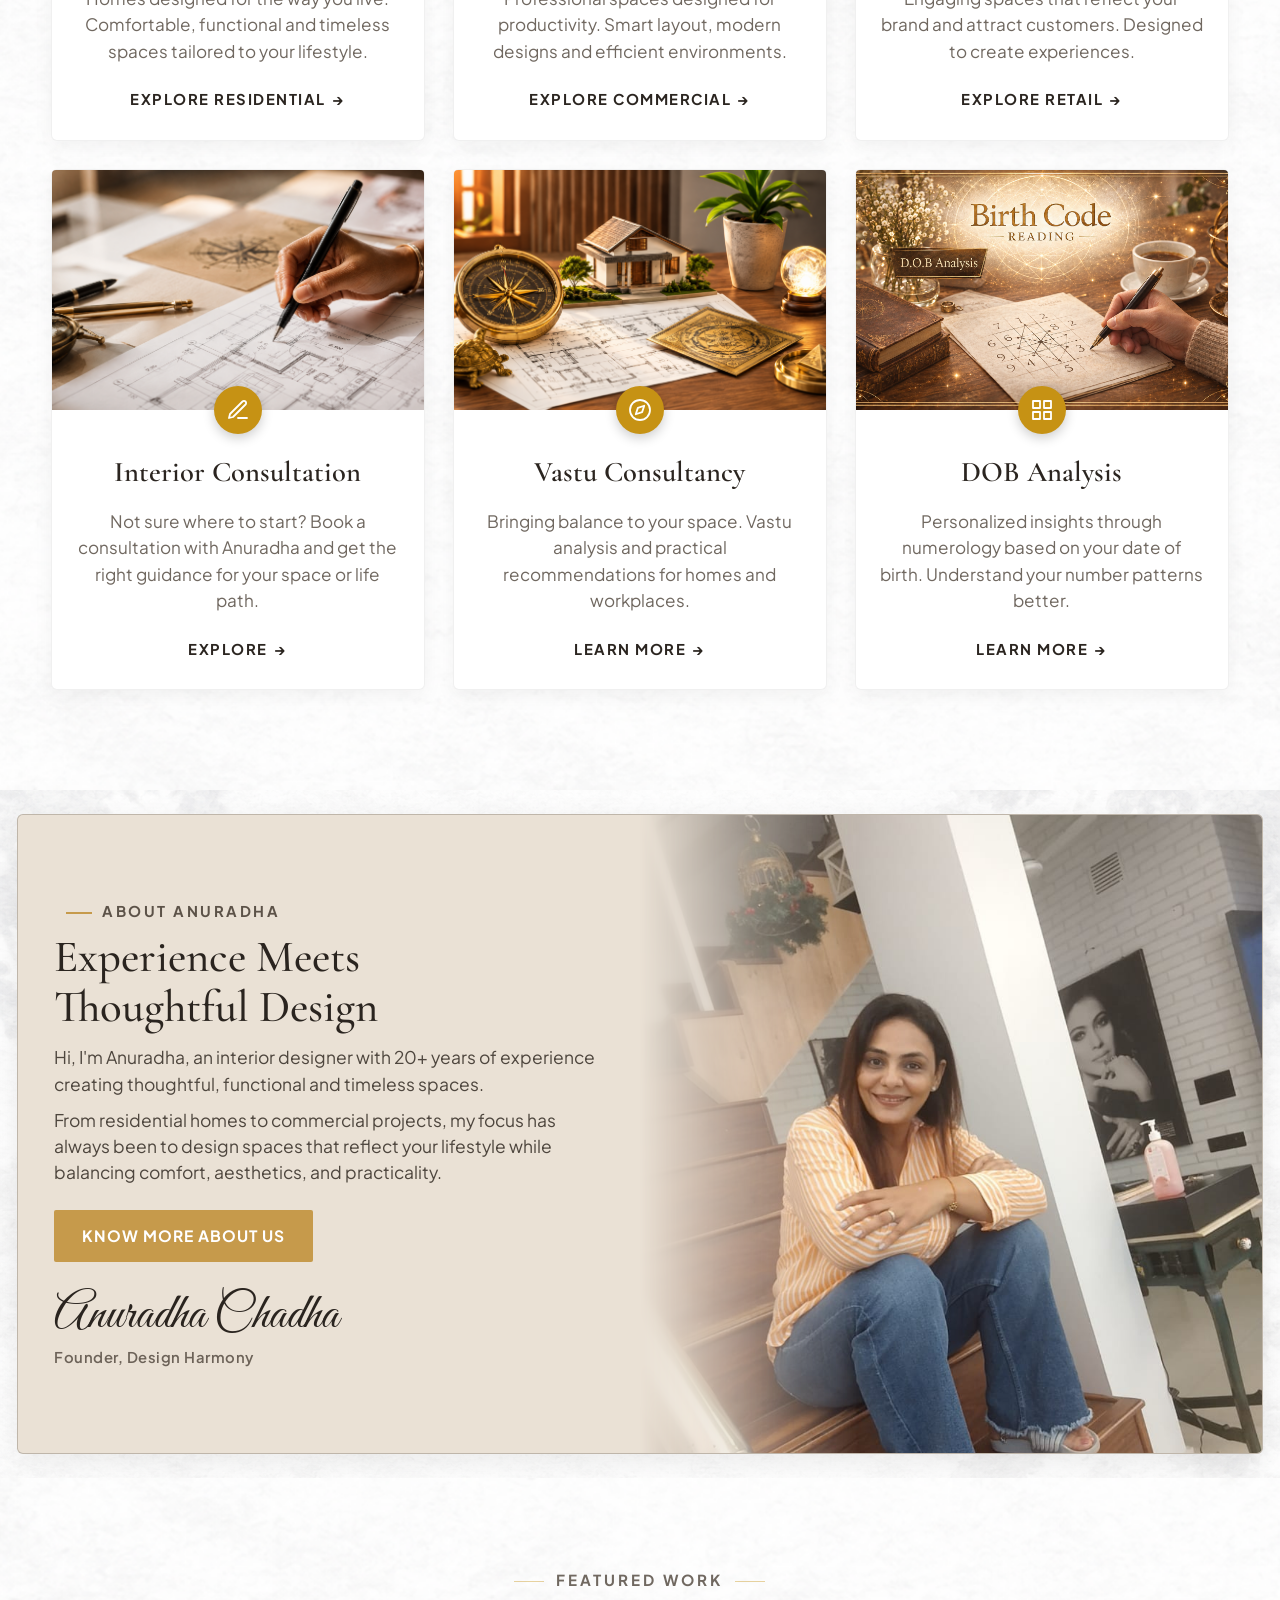
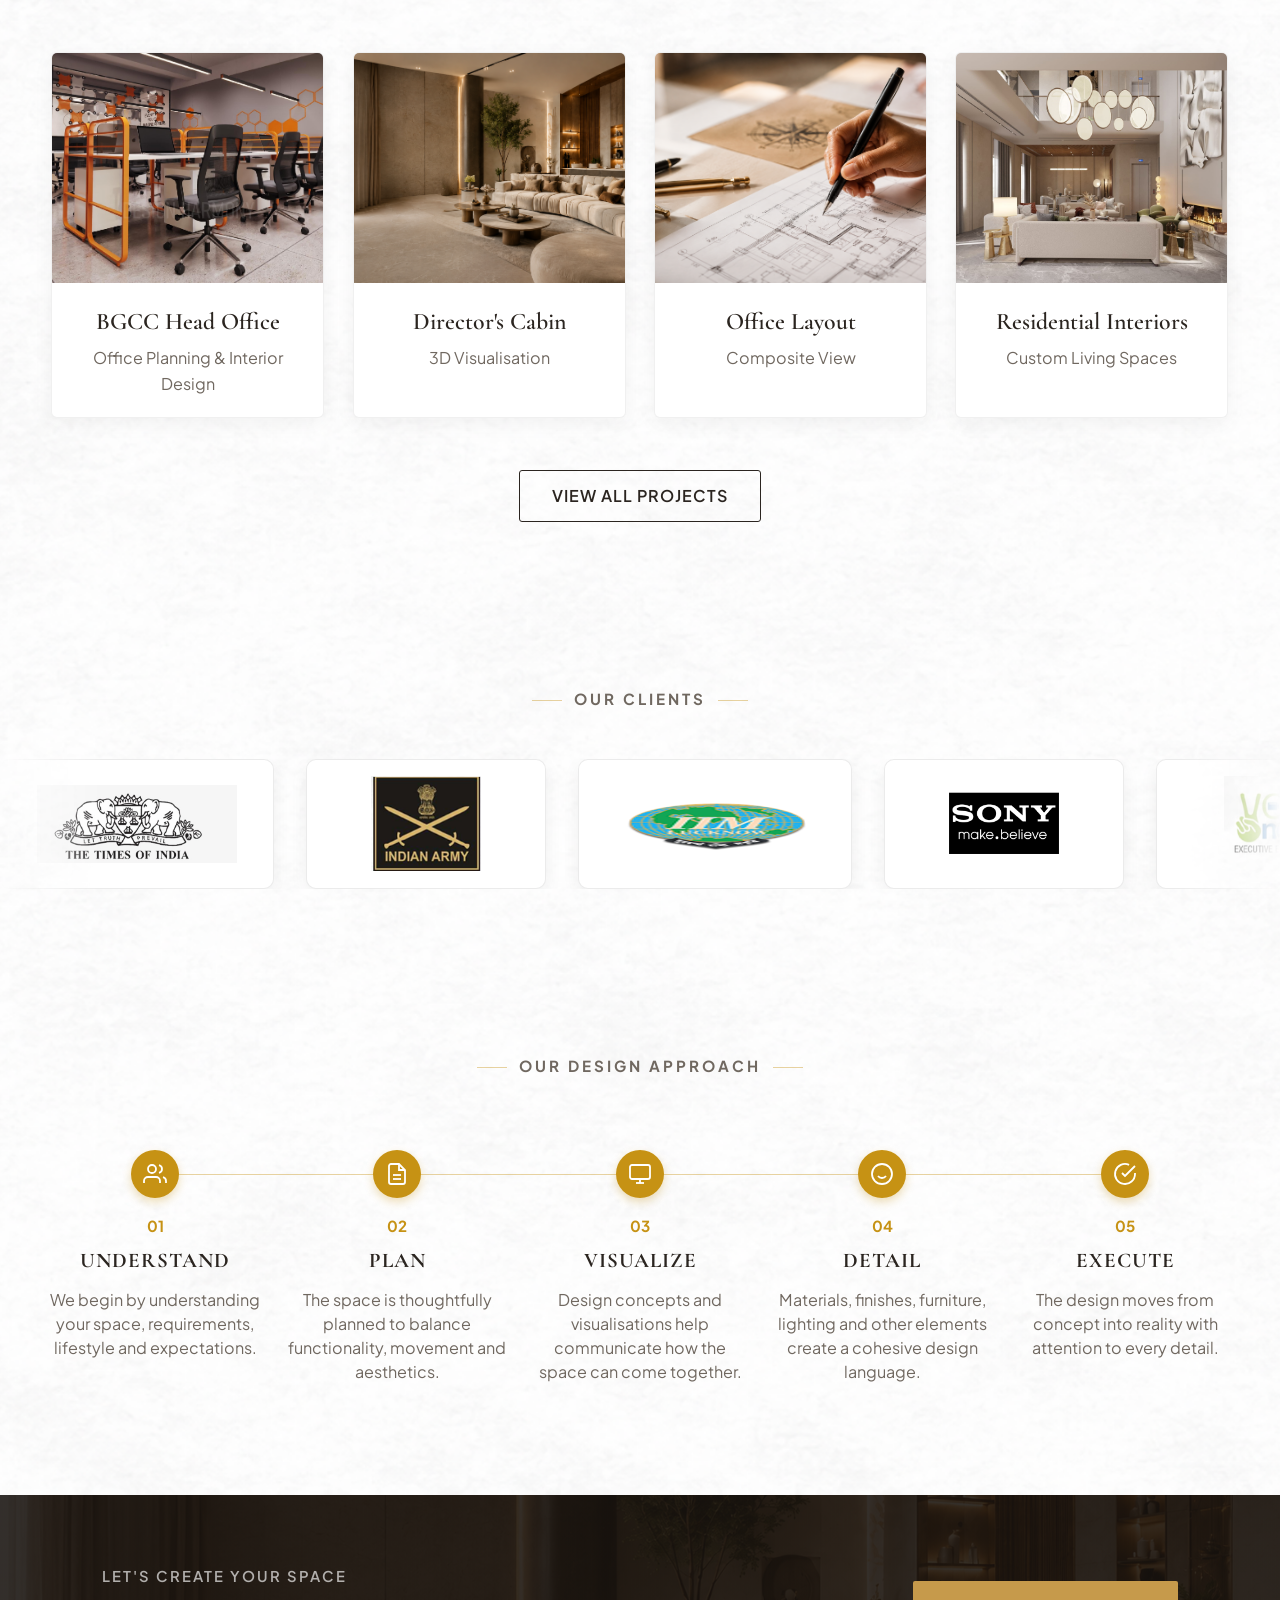
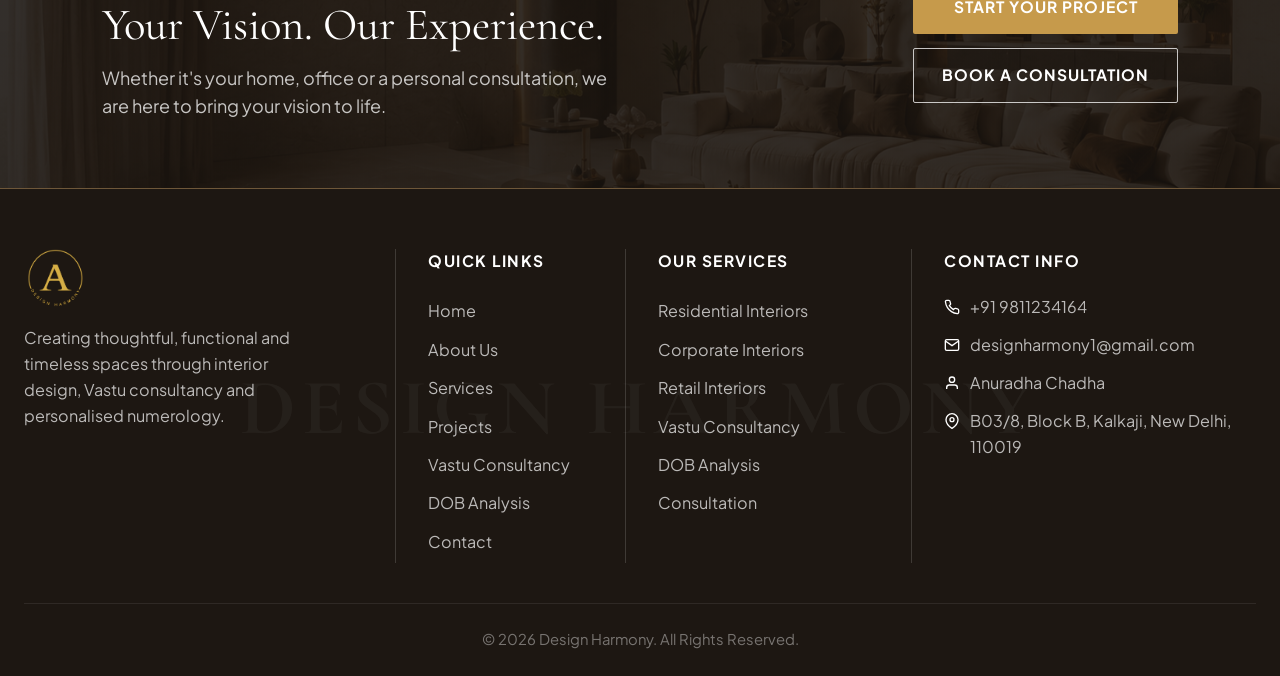
==== commit 64f3e9c0: "footer changes" ====
--- a/index.html
+++ b/index.html
@@ -546,29 +546,6 @@
             Creating thoughtful, functional and timeless spaces through interior design, Vastu consultancy and
             personalised numerology.
           </p>
-          <div class="social-links">
-            <a href="#" target="_blank" rel="noopener noreferrer" aria-label="Website">
-              <svg width="16" height="16" viewBox="0 0 24 24" fill="none" stroke="currentColor" stroke-width="2">
-                <circle cx="12" cy="12" r="10" />
-                <line x1="2" y1="12" x2="22" y2="12" />
-                <path d="M12 2a15.3 15.3 0 0 1 4 10 15.3 15.3 0 0 1-4 10 15.3 15.3 0 0 1-4-10 15.3 15.3 0 0 1 4-10z" />
-              </svg>
-            </a>
-            <a href="#" target="_blank" rel="noopener noreferrer" aria-label="LinkedIn">
-              <svg width="16" height="16" viewBox="0 0 24 24" fill="none" stroke="currentColor" stroke-width="2">
-                <path d="M16 8a6 6 0 0 1 6 6v7h-4v-7a2 2 0 0 0-2-2 2 2 0 0 0-2 2v7h-4v-7a6 6 0 0 1 6-6z" />
-                <rect x="2" y="9" width="4" height="12" />
-                <circle cx="4" cy="4" r="2" />
-              </svg>
-            </a>
-            <a href="#" target="_blank" rel="noopener noreferrer" aria-label="Instagram">
-              <svg width="16" height="16" viewBox="0 0 24 24" fill="none" stroke="currentColor" stroke-width="2">
-                <rect x="2" y="2" width="20" height="20" rx="5" ry="5" />
-                <path d="M16 11.37A4 4 0 1 1 12.63 8 4 4 0 0 1 16 11.37z" />
-                <line x1="17.5" y1="6.5" x2="17.51" y2="6.5" />
-              </svg>
-            </a>
-          </div>
         </div>
 
         <div class="footer-col">
--- a/styles.css
+++ b/styles.css
@@ -1050,9 +1050,30 @@
   color: rgba(255, 255, 255, 0.75);
   padding: 60px 0 24px;
   border-top: 1px solid #6E5739;
+  position: relative;
+  overflow: hidden;
+}
+
+.site-footer::before {
+  content: 'DESIGN HARMONY';
+  position: absolute;
+  top: 45%;
+  left: 50%;
+  transform: translate(-50%, -50%);
+  font-family: var(--font-serif);
+  font-size: clamp(2rem, 6.2vw, 6.2rem);
+  font-weight: 700;
+  letter-spacing: 0.08em;
+  color: rgba(255, 255, 255, 0.04);
+  white-space: nowrap;
+  pointer-events: none;
+  user-select: none;
+  z-index: 0;
 }
 
 .footer-container {
+  position: relative;
+  z-index: 1;
   max-width: 1280px;
   margin: 0 auto;
   padding: 0 24px;
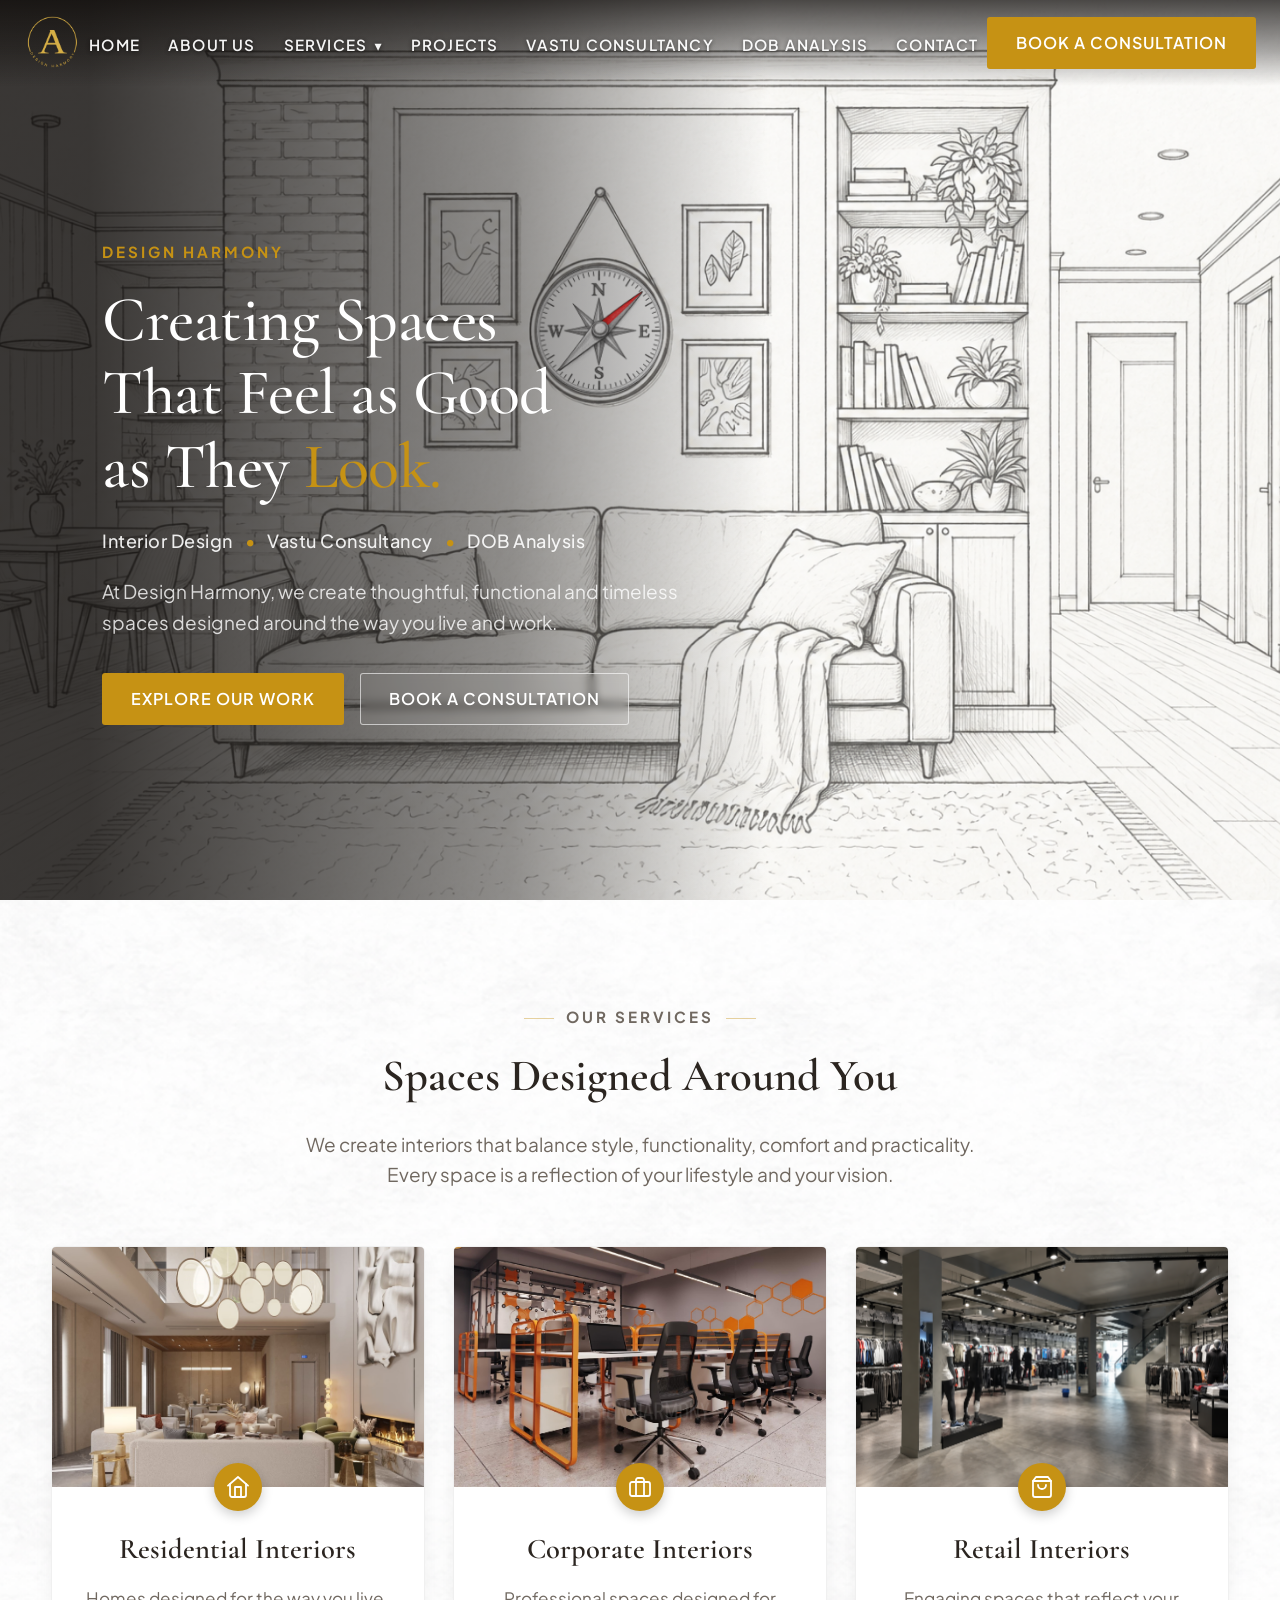
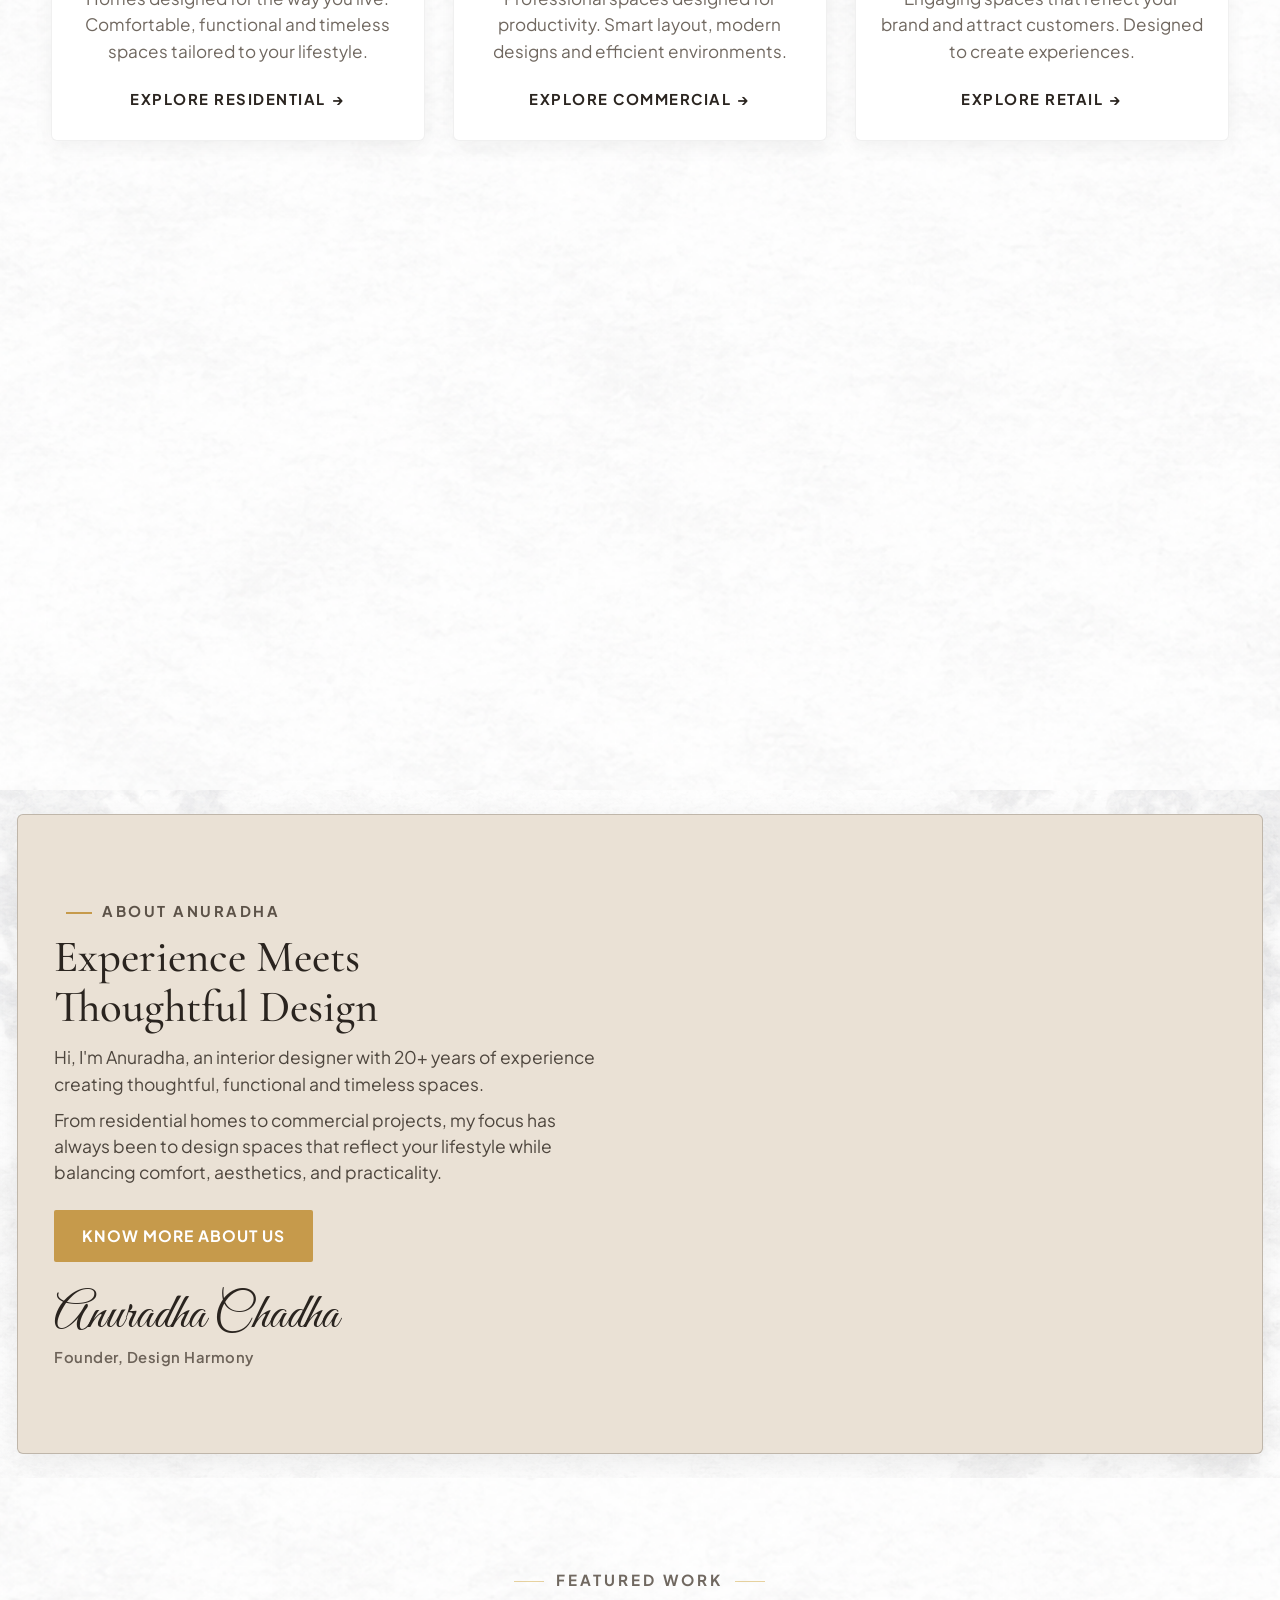
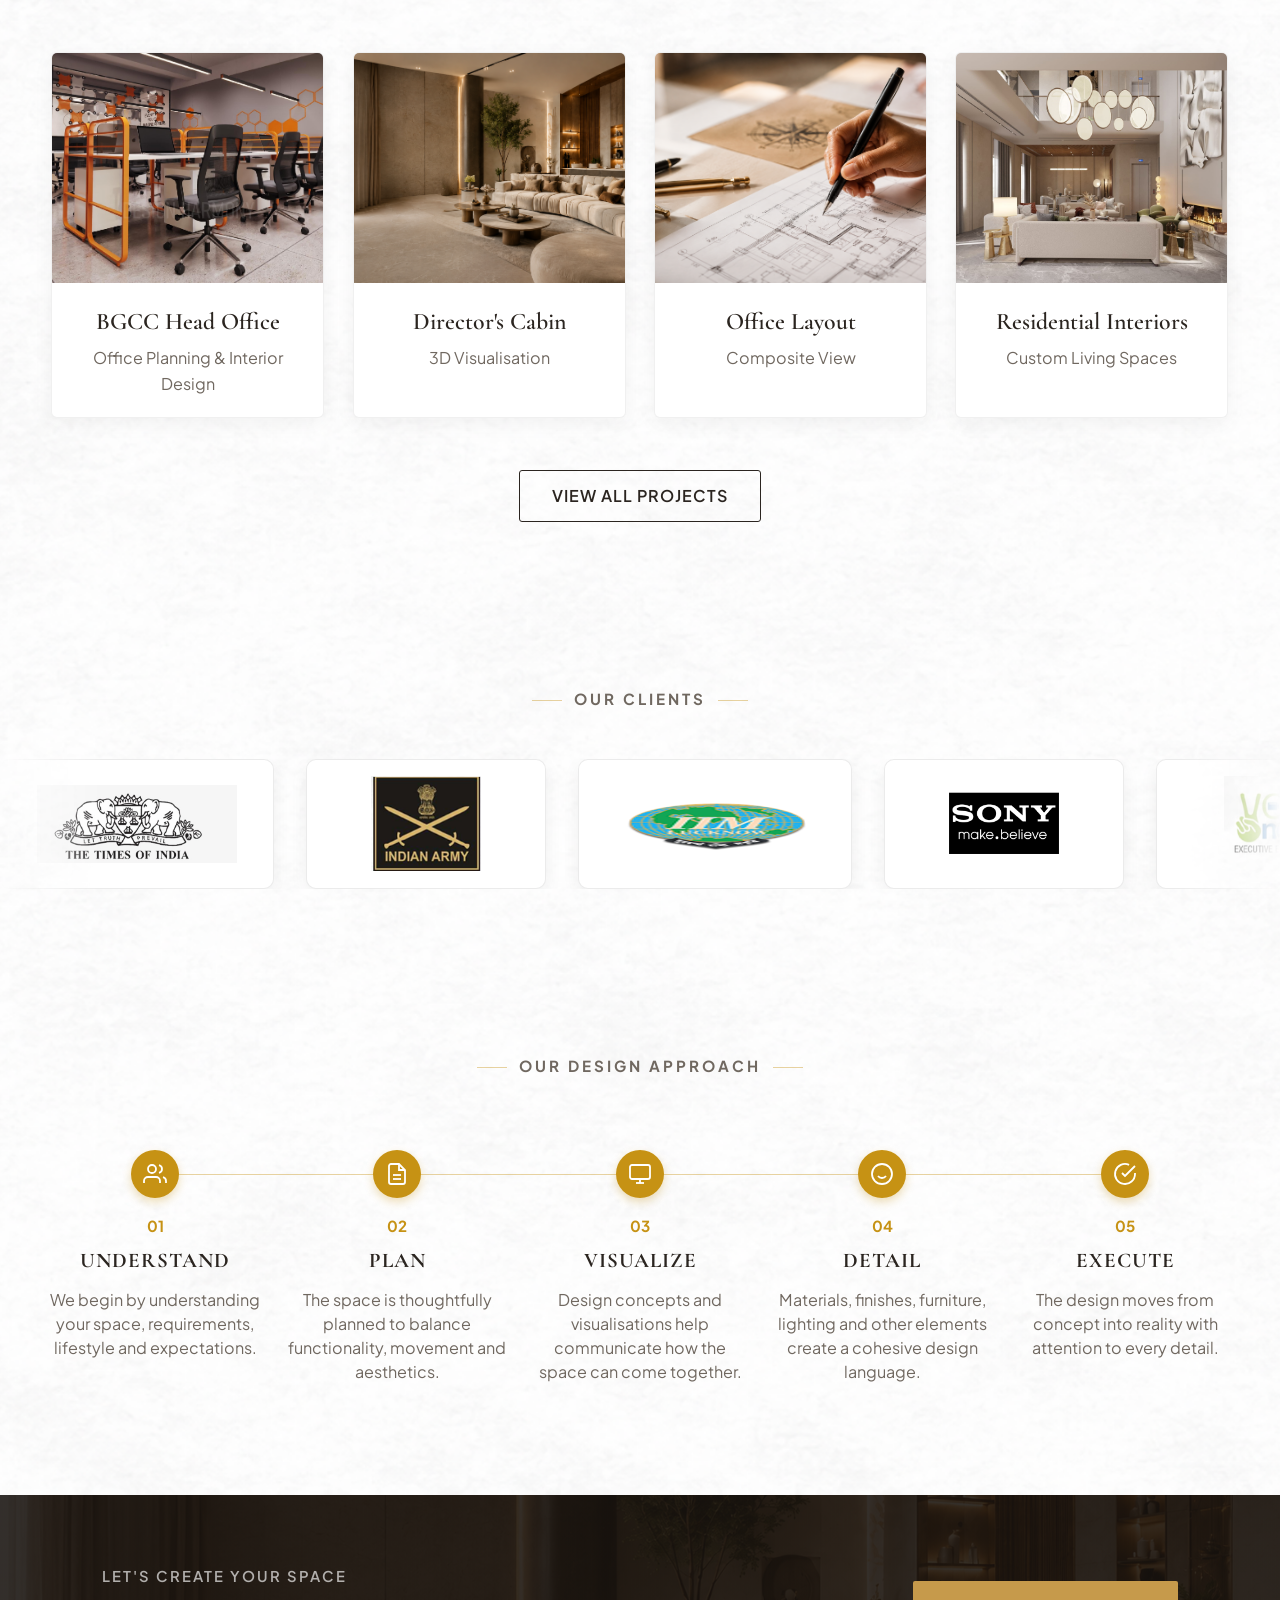
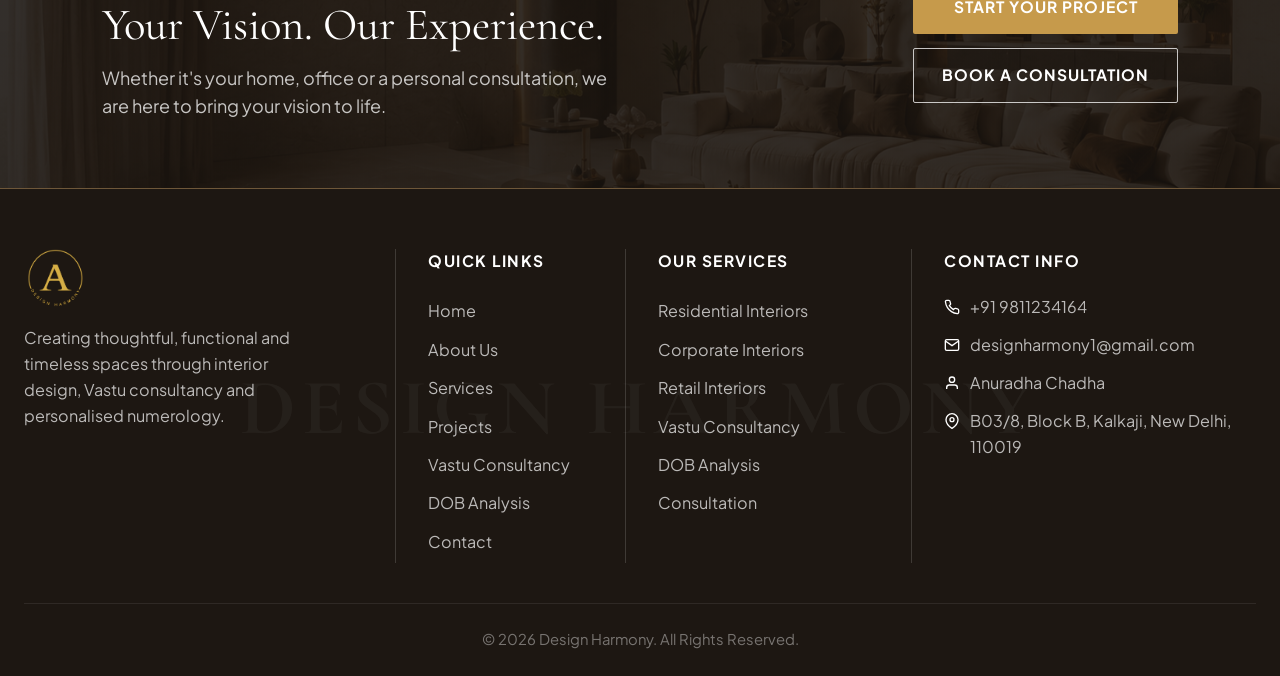
==== commit d302e669: "fix: add config.js to all pages so Google Sheets URL is available everywhere" ====
--- a/index.html
+++ b/index.html
@@ -622,6 +622,7 @@
     </div>
   </footer>
 
+  <script src="config.js"></script>
   <script src="script.js"></script>
 </body>
 
--- a/styles.css
+++ b/styles.css
@@ -673,11 +673,13 @@
   object-fit: cover;
   object-position: center 20%;
   display: block;
-  transition: transform 0.4s ease;
+  filter: grayscale(100%) contrast(1.05);
+  transition: transform 0.4s ease, filter 0.4s ease;
 }
 
 .about-img-frame:hover .about-portrait-img {
   transform: scale(1.02);
+  filter: grayscale(100%) contrast(1.1);
 }
 
 .section-tagline.left-aligned {
@@ -2708,4 +2710,187 @@
 .btn-danger-solid:hover {
   background: #d32f2f;
   box-shadow: 0 4px 15px rgba(229, 57, 53, 0.4);
+}
+
+/* ============================================================
+   ADMIN PAGE — MOBILE RESPONSIVE
+   ============================================================ */
+
+@media (max-width: 900px) {
+  /* Dashboard: stack sidebar on top, content below */
+  .admin-dashboard-container {
+    flex-direction: column;
+  }
+
+  /* Sidebar → horizontal sticky top nav bar */
+  .admin-sidebar {
+    width: 100%;
+    flex-direction: row;
+    align-items: center;
+    padding: 10px 14px;
+    border-right: none;
+    border-bottom: 1px solid rgba(198, 146, 20, 0.25);
+    box-shadow: 0 4px 20px rgba(0, 0, 0, 0.5);
+    position: sticky;
+    top: 0;
+    z-index: 100;
+    gap: 10px;
+    overflow-x: auto;
+    -webkit-overflow-scrolling: touch;
+  }
+
+  .admin-sidebar-header {
+    flex-shrink: 0;
+    padding-bottom: 0;
+    border-bottom: none;
+    margin-bottom: 0;
+    padding-right: 14px;
+    border-right: 1px solid rgba(198, 146, 20, 0.2);
+  }
+
+  .admin-sidebar-role {
+    display: none;
+  }
+
+  .admin-sidebar-brand {
+    font-size: 0.9rem;
+    letter-spacing: 1px;
+  }
+
+  .admin-sidebar-logo {
+    width: 36px;
+    height: 36px;
+  }
+
+  /* Nav items in a horizontal row */
+  .admin-nav {
+    flex-direction: row;
+    flex-grow: 1;
+    gap: 6px;
+    overflow-x: auto;
+    -webkit-overflow-scrolling: touch;
+    scrollbar-width: none;
+  }
+
+  .admin-nav::-webkit-scrollbar {
+    display: none;
+  }
+
+  .admin-nav-item {
+    white-space: nowrap;
+    flex-shrink: 0;
+    padding: 8px 13px;
+    font-size: 0.8rem;
+    gap: 6px;
+  }
+
+  /* Sidebar footer → inline log out */
+  .admin-sidebar-footer {
+    flex-shrink: 0;
+    margin-top: 0;
+    padding-top: 0;
+    border-top: none;
+    padding-left: 12px;
+    border-left: 1px solid rgba(198, 146, 20, 0.2);
+  }
+
+  .admin-sidebar-footer .btn-outline-danger {
+    white-space: nowrap;
+    width: auto;
+    padding: 7px 12px;
+    font-size: 0.75rem;
+  }
+
+  /* Main content — reduce padding */
+  .admin-main-content {
+    padding: 20px 16px;
+  }
+
+  /* Topbar — stack vertically */
+  .admin-topbar {
+    flex-direction: column;
+    align-items: flex-start;
+    gap: 12px;
+    padding-bottom: 16px;
+    margin-bottom: 22px;
+  }
+
+  .admin-topbar-actions {
+    width: 100% !important;
+    justify-content: flex-start !important;
+    flex-wrap: wrap !important;
+    gap: 10px !important;
+  }
+
+  .admin-page-title {
+    font-size: 1.55rem;
+  }
+
+  /* Cards — reduce padding */
+  .admin-card {
+    padding: 18px 14px;
+  }
+
+  /* Single-column form grids */
+  .admin-form-grid {
+    grid-template-columns: 1fr;
+  }
+
+  .admin-services-grid {
+    grid-template-columns: 1fr;
+  }
+
+  .admin-projects-grid {
+    grid-template-columns: 1fr;
+  }
+
+  .admin-logos-grid {
+    grid-template-columns: repeat(auto-fill, minmax(140px, 1fr));
+    gap: 14px;
+  }
+
+  /* Toast — bottom of screen on mobile */
+  .admin-toast {
+    top: auto;
+    bottom: 20px;
+    right: 16px;
+    left: 16px;
+    text-align: center;
+    font-size: 0.88rem;
+    padding: 13px 18px;
+  }
+
+  /* Modal */
+  .dh-modal-card {
+    padding: 24px 18px;
+  }
+
+  .dh-modal-actions {
+    flex-direction: column;
+    gap: 10px;
+  }
+}
+
+@media (max-width: 480px) {
+  .admin-auth-card {
+    padding: 24px 16px;
+  }
+
+  .admin-auth-title {
+    font-size: 1.4rem;
+  }
+
+  .admin-page-title {
+    font-size: 1.3rem;
+  }
+
+  .admin-card-title {
+    font-size: 1.2rem;
+  }
+
+  .admin-main-content .form-control,
+  .admin-auth-card .form-control {
+    padding: 12px 14px;
+    font-size: 0.9rem;
+  }
 }
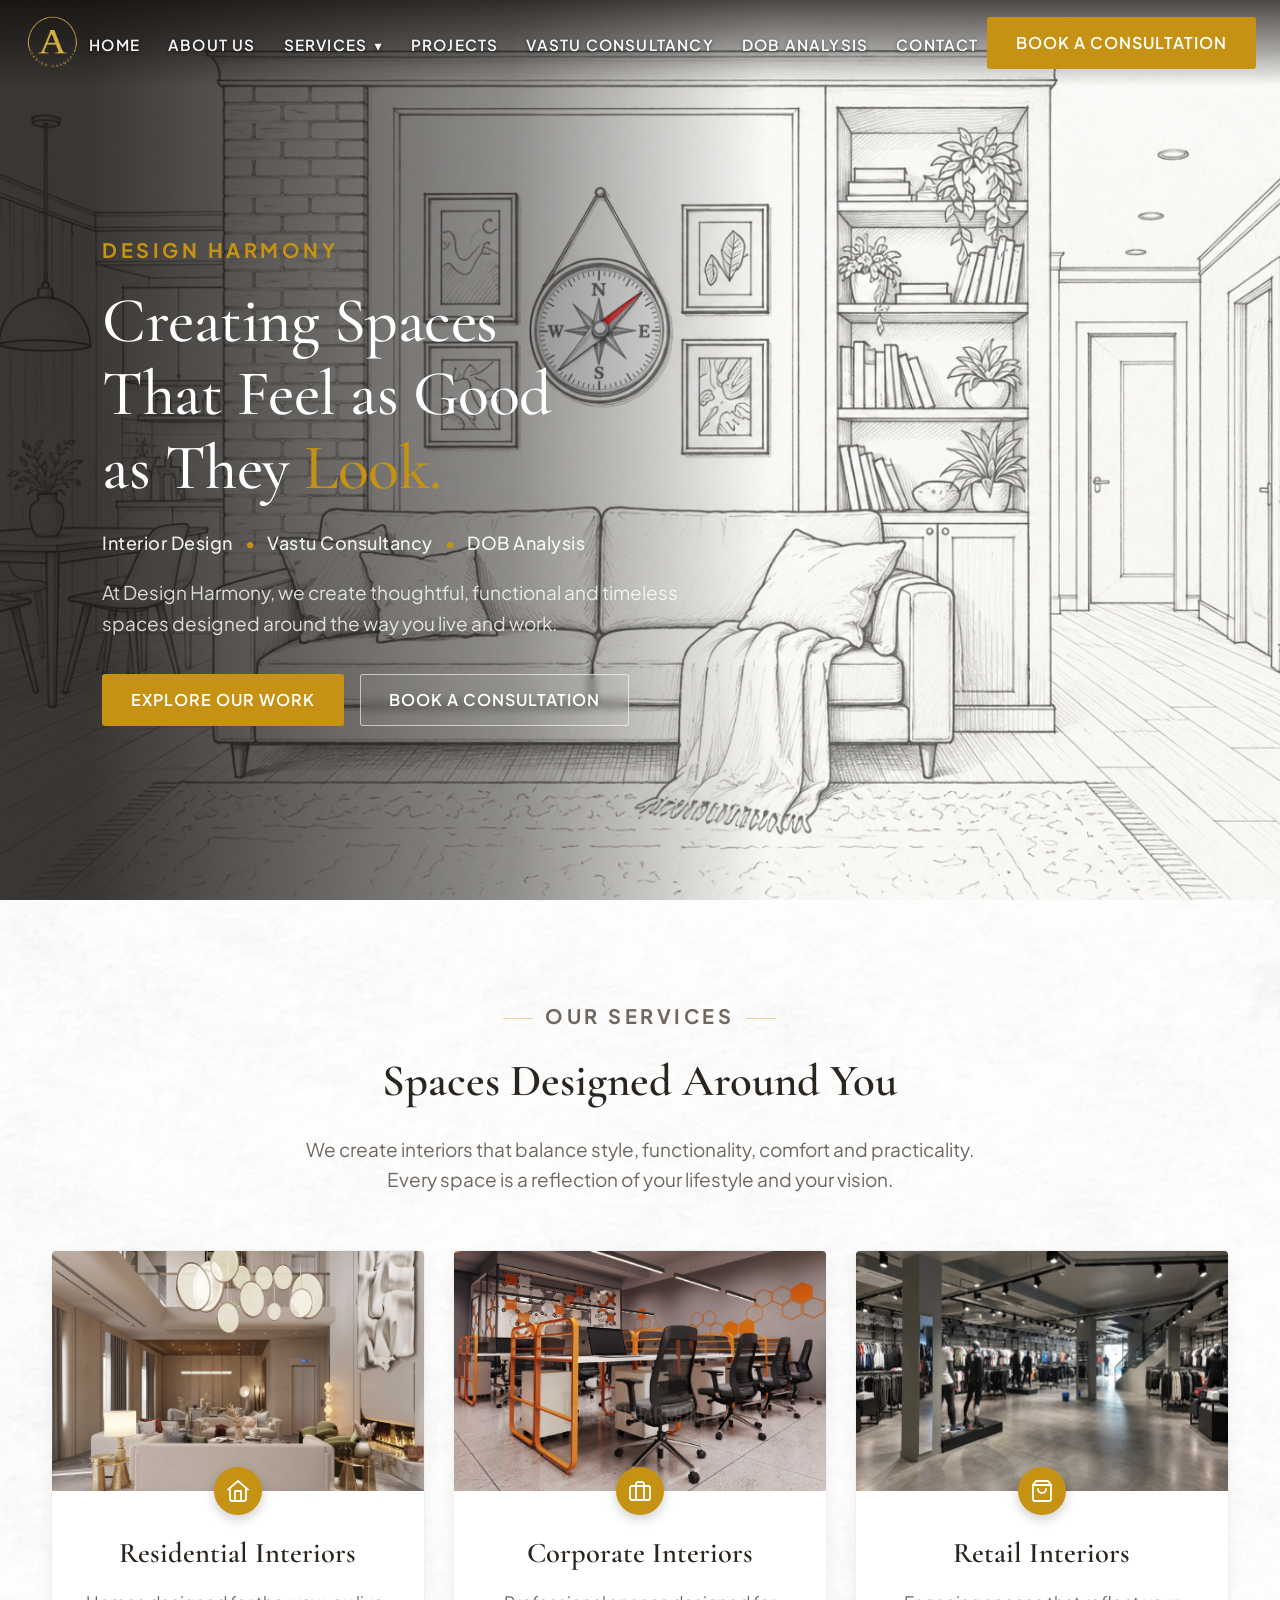
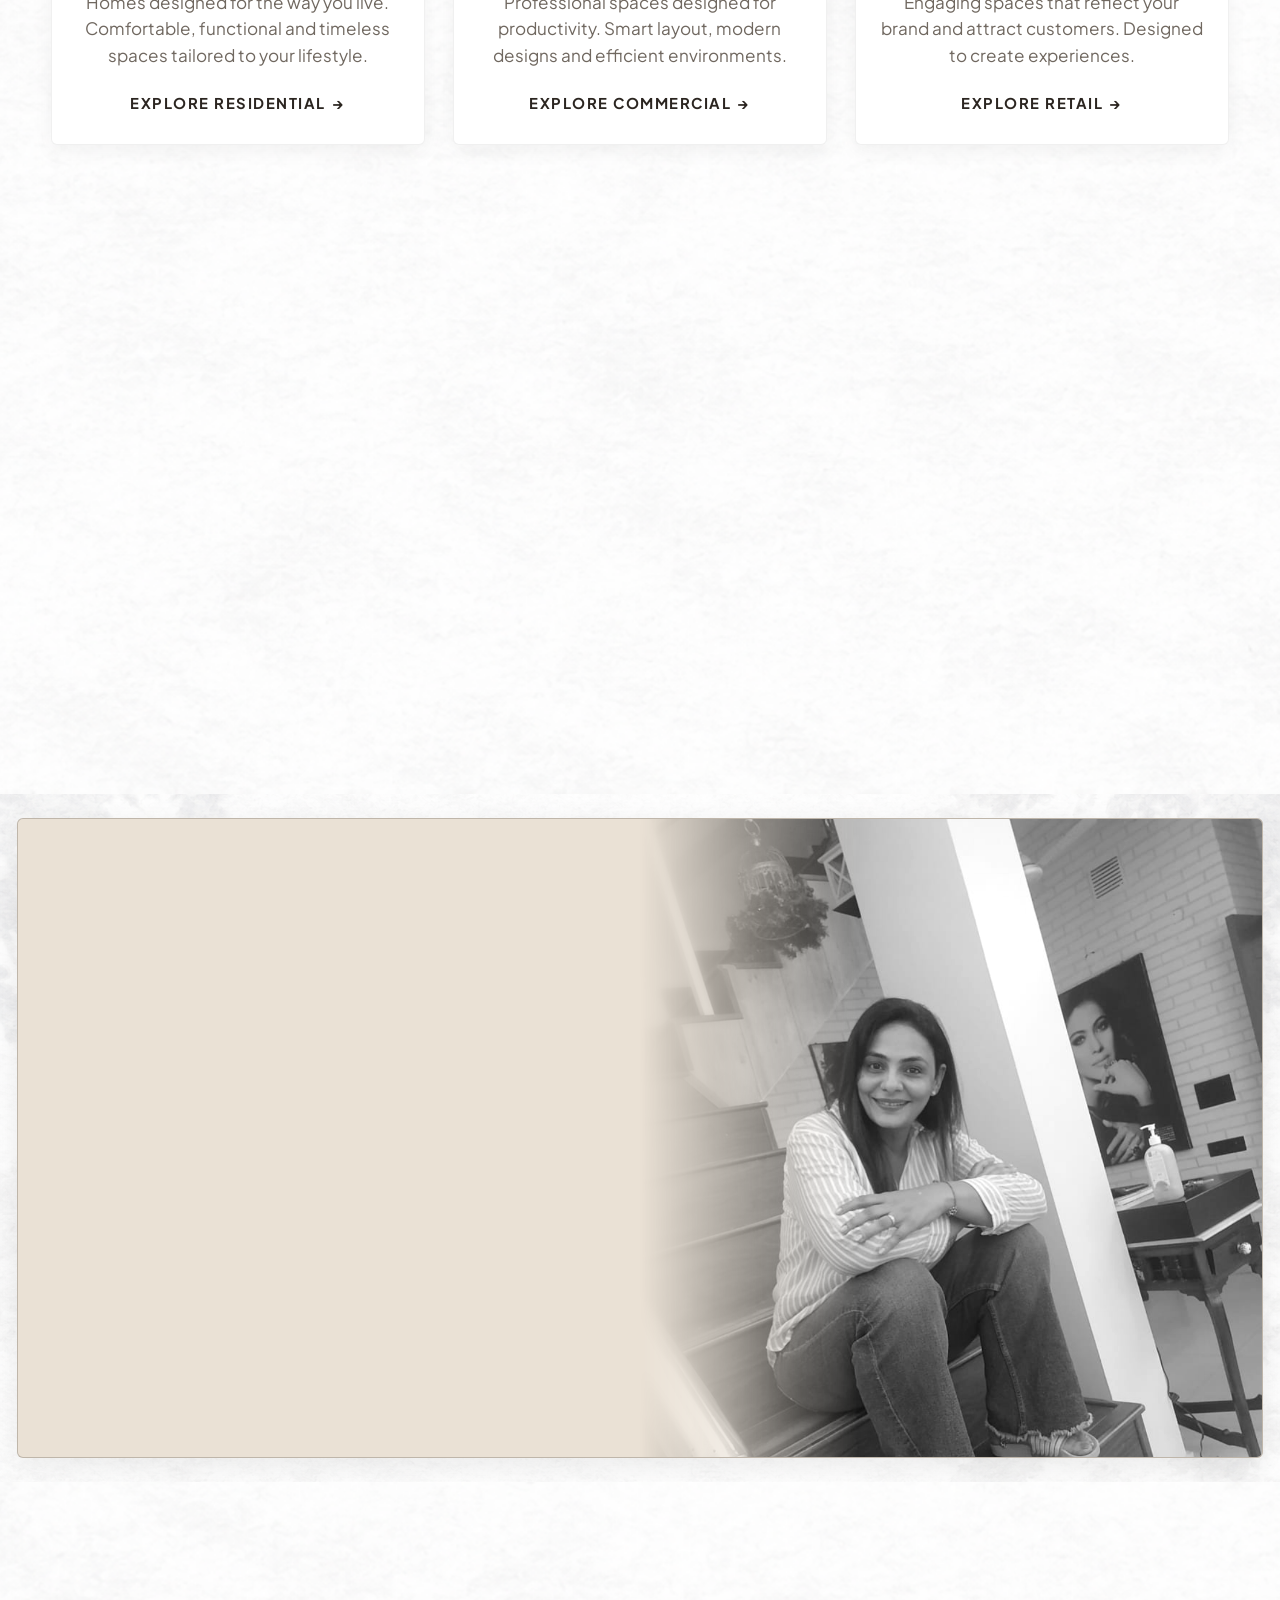
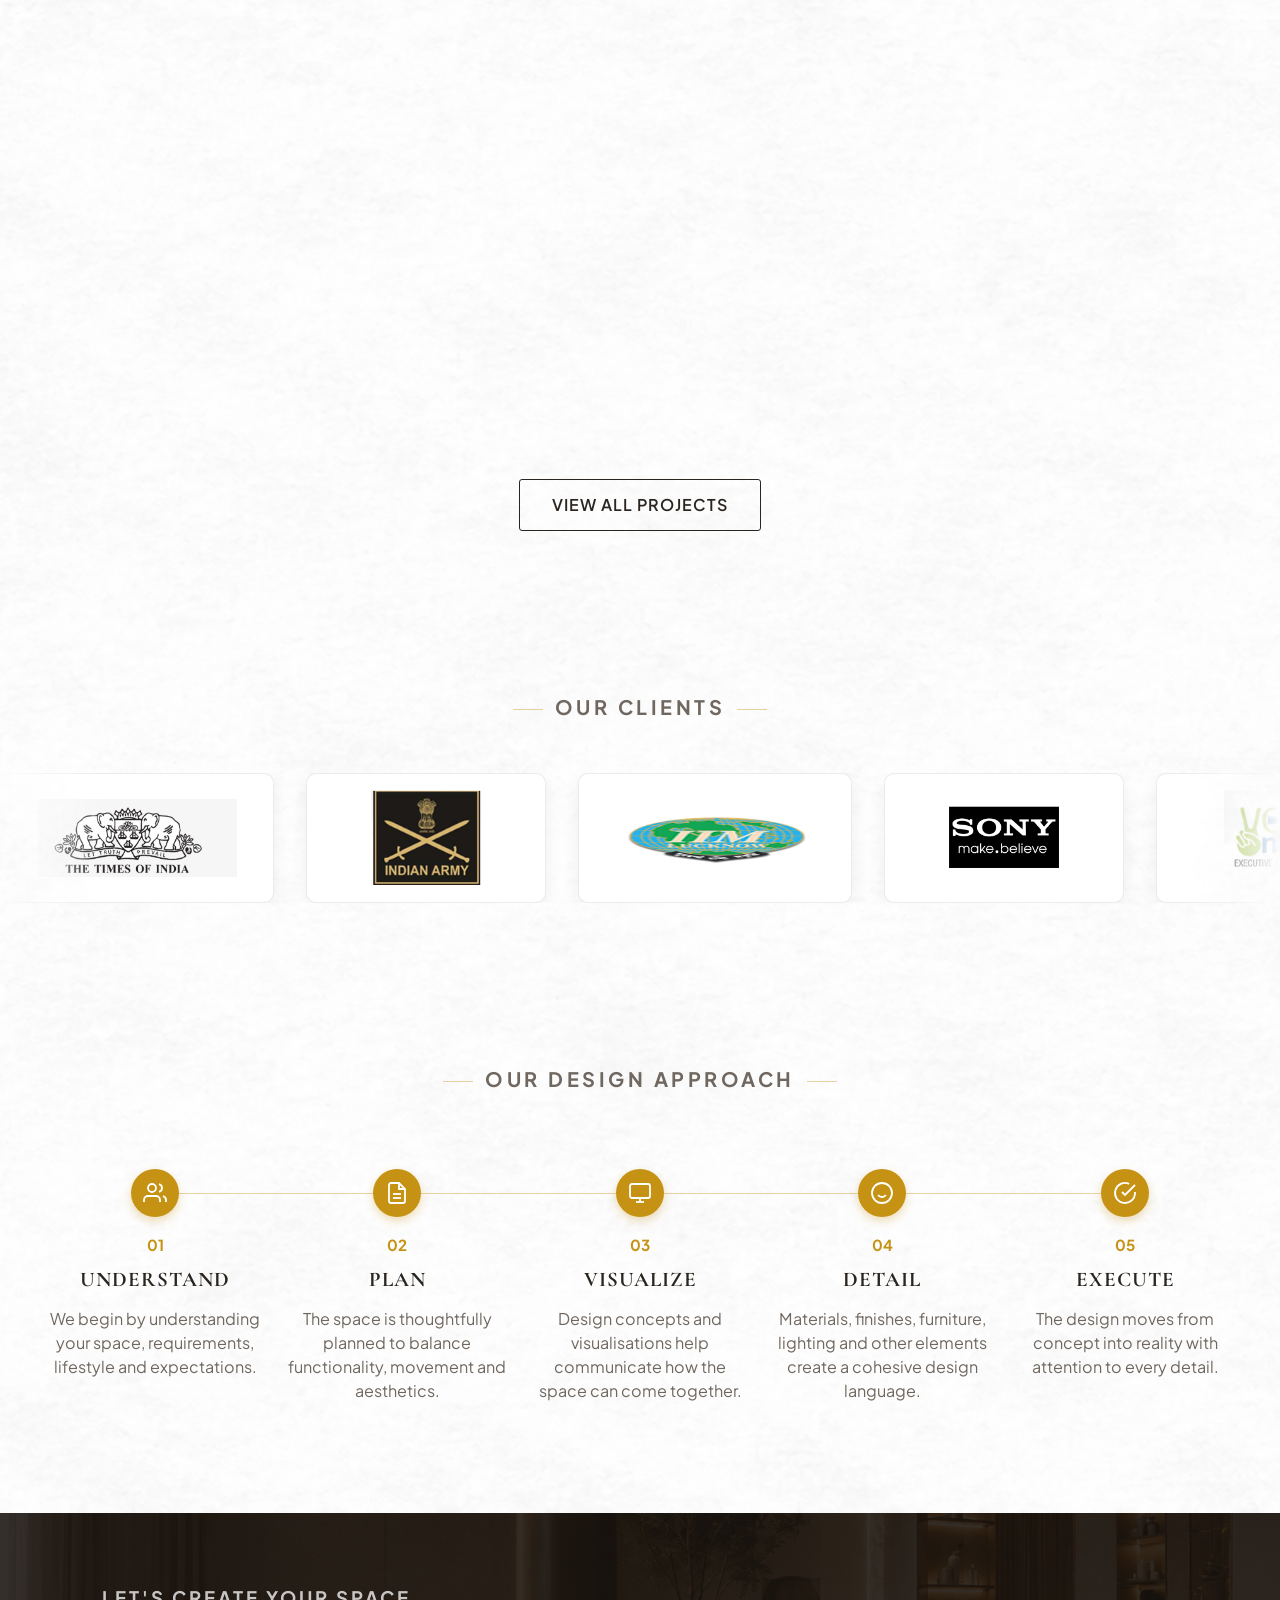
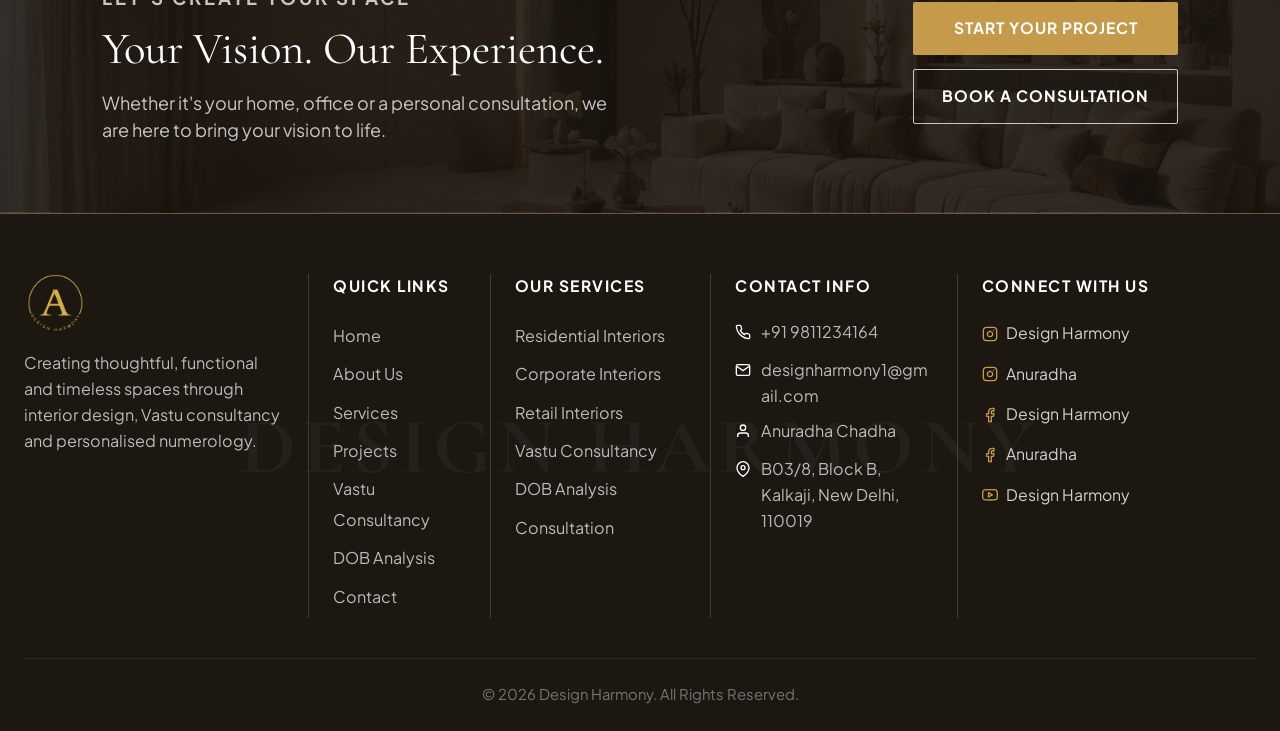
==== commit 32cf92a7: "chagnes" ====
--- a/index.html
+++ b/index.html
@@ -614,6 +614,69 @@
             </li>
           </ul>
         </div>
+
+        <div class="footer-col social-col">
+          <h4 class="footer-heading">CONNECT WITH US</h4>
+          <ul class="footer-social-list">
+            <li>
+              <a href="https://www.instagram.com/interiorswithdesignharmony/" target="_blank" rel="noopener noreferrer"
+                class="footer-social-link" id="footer-link-ig-dh">
+                <svg width="16" height="16" viewBox="0 0 24 24" fill="none" stroke="currentColor" stroke-width="2"
+                  stroke-linecap="round" stroke-linejoin="round">
+                  <rect x="2" y="2" width="20" height="20" rx="5" ry="5"></rect>
+                  <path d="M16 11.37A4 4 0 1 1 12.63 8 4 4 0 0 1 16 11.37z"></path>
+                  <line x1="17.5" y1="6.5" x2="17.51" y2="6.5"></line>
+                </svg>
+                <span>Design Harmony</span>
+              </a>
+            </li>
+            <li>
+              <a href="https://www.instagram.com/interiorswithanuradha/" target="_blank" rel="noopener noreferrer"
+                class="footer-social-link" id="footer-link-ig-anuradha">
+                <svg width="16" height="16" viewBox="0 0 24 24" fill="none" stroke="currentColor" stroke-width="2"
+                  stroke-linecap="round" stroke-linejoin="round">
+                  <rect x="2" y="2" width="20" height="20" rx="5" ry="5"></rect>
+                  <path d="M16 11.37A4 4 0 1 1 12.63 8 4 4 0 0 1 16 11.37z"></path>
+                  <line x1="17.5" y1="6.5" x2="17.51" y2="6.5"></line>
+                </svg>
+                <span>Anuradha</span>
+              </a>
+            </li>
+            <li>
+              <a href="https://www.facebook.com/interiorswithdesignharmony" target="_blank" rel="noopener noreferrer"
+                class="footer-social-link" id="footer-link-fb-dh">
+                <svg width="16" height="16" viewBox="0 0 24 24" fill="none" stroke="currentColor" stroke-width="2"
+                  stroke-linecap="round" stroke-linejoin="round">
+                  <path d="M18 2h-3a5 5 0 0 0-5 5v3H7v4h3v8h4v-8h3l1-4h-4V7a1 1 0 0 1 1-1h3z"></path>
+                </svg>
+                <span>Design Harmony</span>
+              </a>
+            </li>
+            <li>
+              <a href="https://www.facebook.com/profile.php?id=61564376861604" target="_blank" rel="noopener noreferrer"
+                class="footer-social-link" id="footer-link-fb-anuradha">
+                <svg width="16" height="16" viewBox="0 0 24 24" fill="none" stroke="currentColor" stroke-width="2"
+                  stroke-linecap="round" stroke-linejoin="round">
+                  <path d="M18 2h-3a5 5 0 0 0-5 5v3H7v4h3v8h4v-8h3l1-4h-4V7a1 1 0 0 1 1-1h3z"></path>
+                </svg>
+                <span>Anuradha</span>
+              </a>
+            </li>
+            <li>
+              <a href="https://www.youtube.com/@Designharmony-1" target="_blank" rel="noopener noreferrer"
+                class="footer-social-link" id="footer-link-yt-dh">
+                <svg width="16" height="16" viewBox="0 0 24 24" fill="none" stroke="currentColor" stroke-width="2"
+                  stroke-linecap="round" stroke-linejoin="round">
+                  <path
+                    d="M22.54 6.42a2.78 2.78 0 0 0-1.94-2C18.88 4 12 4 12 4s-6.88 0-8.6.46a2.78 2.78 0 0 0-1.94 2A29 29 0 0 0 1 11.75a29 29 0 0 0 .46 5.33A2.78 2.78 0 0 0 3.4 19c1.72.46 8.6.46 8.6.46s6.88 0 8.6-.46a2.78 2.78 0 0 0 1.94-2 29 29 0 0 0 .46-5.25 29 29 0 0 0-.46-5.33z">
+                  </path>
+                  <polygon points="9.75 15.02 15.5 11.75 9.75 8.48 9.75 15.02"></polygon>
+                </svg>
+                <span>Design Harmony</span>
+              </a>
+            </li>
+          </ul>
+        </div>
       </div>
 
       <div class="footer-bottom text-center">
--- a/styles.css
+++ b/styles.css
@@ -376,9 +376,9 @@
 
 .hero-badge {
   display: inline-block;
-  font-size: 0.8rem;
+  font-size: 1.05rem;
   font-weight: 700;
-  letter-spacing: 3px;
+  letter-spacing: 3.5px;
   color: var(--primary-gold);
   margin-bottom: 18px;
   text-transform: uppercase;
@@ -437,12 +437,12 @@
 
 .section-tagline {
   display: inline-block;
-  font-size: 0.8rem;
+  font-size: 1.05rem;
   font-weight: 700;
-  letter-spacing: 3px;
+  letter-spacing: 3.5px;
   color: var(--text-muted);
   text-transform: uppercase;
-  margin-bottom: 12px;
+  margin-bottom: 14px;
   position: relative;
 }
 
@@ -974,10 +974,10 @@
 }
 
 .cta-tagline {
-  font-size: 0.78rem;
-  font-weight: 600;
-  letter-spacing: 2px;
-  color: rgba(255, 255, 255, 0.65);
+  font-size: 0.98rem;
+  font-weight: 700;
+  letter-spacing: 3px;
+  color: rgba(255, 255, 255, 0.75);
   display: block;
   margin-bottom: 10px;
   text-transform: uppercase;
@@ -1083,13 +1083,13 @@
 
 .footer-grid {
   display: grid;
-  grid-template-columns: 1.3fr 0.8fr 1fr 1.2fr;
+  grid-template-columns: 1.1fr 0.7fr 0.85fr 0.95fr 1.15fr;
   gap: 0;
   margin-bottom: 40px;
 }
 
 .footer-col {
-  padding: 0 32px;
+  padding: 0 24px;
   border-right: 1px solid rgba(255, 255, 255, 0.15);
 }
 
@@ -1141,6 +1141,40 @@
   color: #FFFFFF;
   border-color: #C69A4B;
   transform: translateY(-2px);
+}
+
+.footer-social-list {
+  list-style: none;
+  padding: 0;
+  margin: 0;
+  display: flex;
+  flex-direction: column;
+  gap: 10px;
+}
+
+.footer-social-link {
+  display: inline-flex;
+  align-items: center;
+  gap: 8px;
+  color: rgba(255, 255, 255, 0.8);
+  font-size: 0.83rem;
+  transition: var(--transition);
+  text-decoration: none;
+}
+
+.footer-social-link svg {
+  color: #C69A4B;
+  flex-shrink: 0;
+  transition: transform 0.3s ease;
+}
+
+.footer-social-link:hover {
+  color: #C69A4B;
+  transform: translateX(3px);
+}
+
+.footer-social-link:hover svg {
+  transform: scale(1.15);
 }
 
 .footer-heading {
@@ -1633,12 +1667,12 @@
 
 .page-hero-subtitle {
   font-family: var(--font-sans);
-  font-size: 0.85rem;
-  font-weight: 600;
-  letter-spacing: 3px;
+  font-size: 1.1rem;
+  font-weight: 700;
+  letter-spacing: 3.5px;
   color: var(--primary-gold);
   text-transform: uppercase;
-  margin-bottom: 12px;
+  margin-bottom: 14px;
   display: block;
 }
 
@@ -2717,6 +2751,7 @@
    ============================================================ */
 
 @media (max-width: 900px) {
+
   /* Dashboard: stack sidebar on top, content below */
   .admin-dashboard-container {
     flex-direction: column;
@@ -2893,4 +2928,99 @@
     padding: 12px 14px;
     font-size: 0.9rem;
   }
+}
+
+/* Residential Interior Right-to-Left Marquee Showcase Gallery */
+.residential-showcase-section {
+  padding: 80px 0;
+  background-color: var(--bg-cream, #FAFAF7);
+  overflow: hidden;
+  position: relative;
+}
+
+.res-marquee-wrapper {
+  width: 100%;
+  overflow: hidden;
+  position: relative;
+  margin-top: 40px;
+  padding: 15px 0 25px 0;
+}
+
+.res-marquee-wrapper::before,
+.res-marquee-wrapper::after {
+  content: "";
+  position: absolute;
+  top: 0;
+  width: 80px;
+  height: 100%;
+  z-index: 2;
+  pointer-events: none;
+}
+
+.res-marquee-wrapper::before {
+  left: 0;
+  background: linear-gradient(to right, var(--bg-cream, #FAFAF7), transparent);
+}
+
+.res-marquee-wrapper::after {
+  right: 0;
+  background: linear-gradient(to left, var(--bg-cream, #FAFAF7), transparent);
+}
+
+.res-marquee-track {
+  display: flex;
+  gap: 28px;
+  width: max-content;
+  animation: resMarqueeRightToLeft 28s linear infinite;
+}
+
+.res-marquee-track:hover {
+  animation-play-state: paused;
+}
+
+@keyframes resMarqueeRightToLeft {
+  0% {
+    transform: translateX(0);
+  }
+
+  100% {
+    transform: translateX(-50%);
+  }
+}
+
+.res-showcase-card {
+  width: 460px;
+  height: 340px;
+  flex-shrink: 0;
+  background: #FFFFFF;
+  border-radius: 16px;
+  overflow: hidden;
+  box-shadow: 0 12px 35px rgba(42, 36, 31, 0.08);
+  border: 1px solid rgba(198, 154, 75, 0.2);
+  transition: transform 0.4s cubic-bezier(0.165, 0.84, 0.44, 1), box-shadow 0.4s ease;
+  position: relative;
+}
+
+.res-showcase-card:hover {
+  transform: translateY(-8px);
+  box-shadow: 0 20px 45px rgba(198, 154, 75, 0.25);
+  border-color: rgba(198, 154, 75, 0.5);
+}
+
+.res-card-img-wrap {
+  width: 100%;
+  height: 100%;
+  overflow: hidden;
+  position: relative;
+}
+
+.res-card-img-wrap img {
+  width: 100%;
+  height: 100%;
+  object-fit: cover;
+  transition: transform 0.6s ease;
+}
+
+.res-showcase-card:hover .res-card-img-wrap img {
+  transform: scale(1.08);
 }
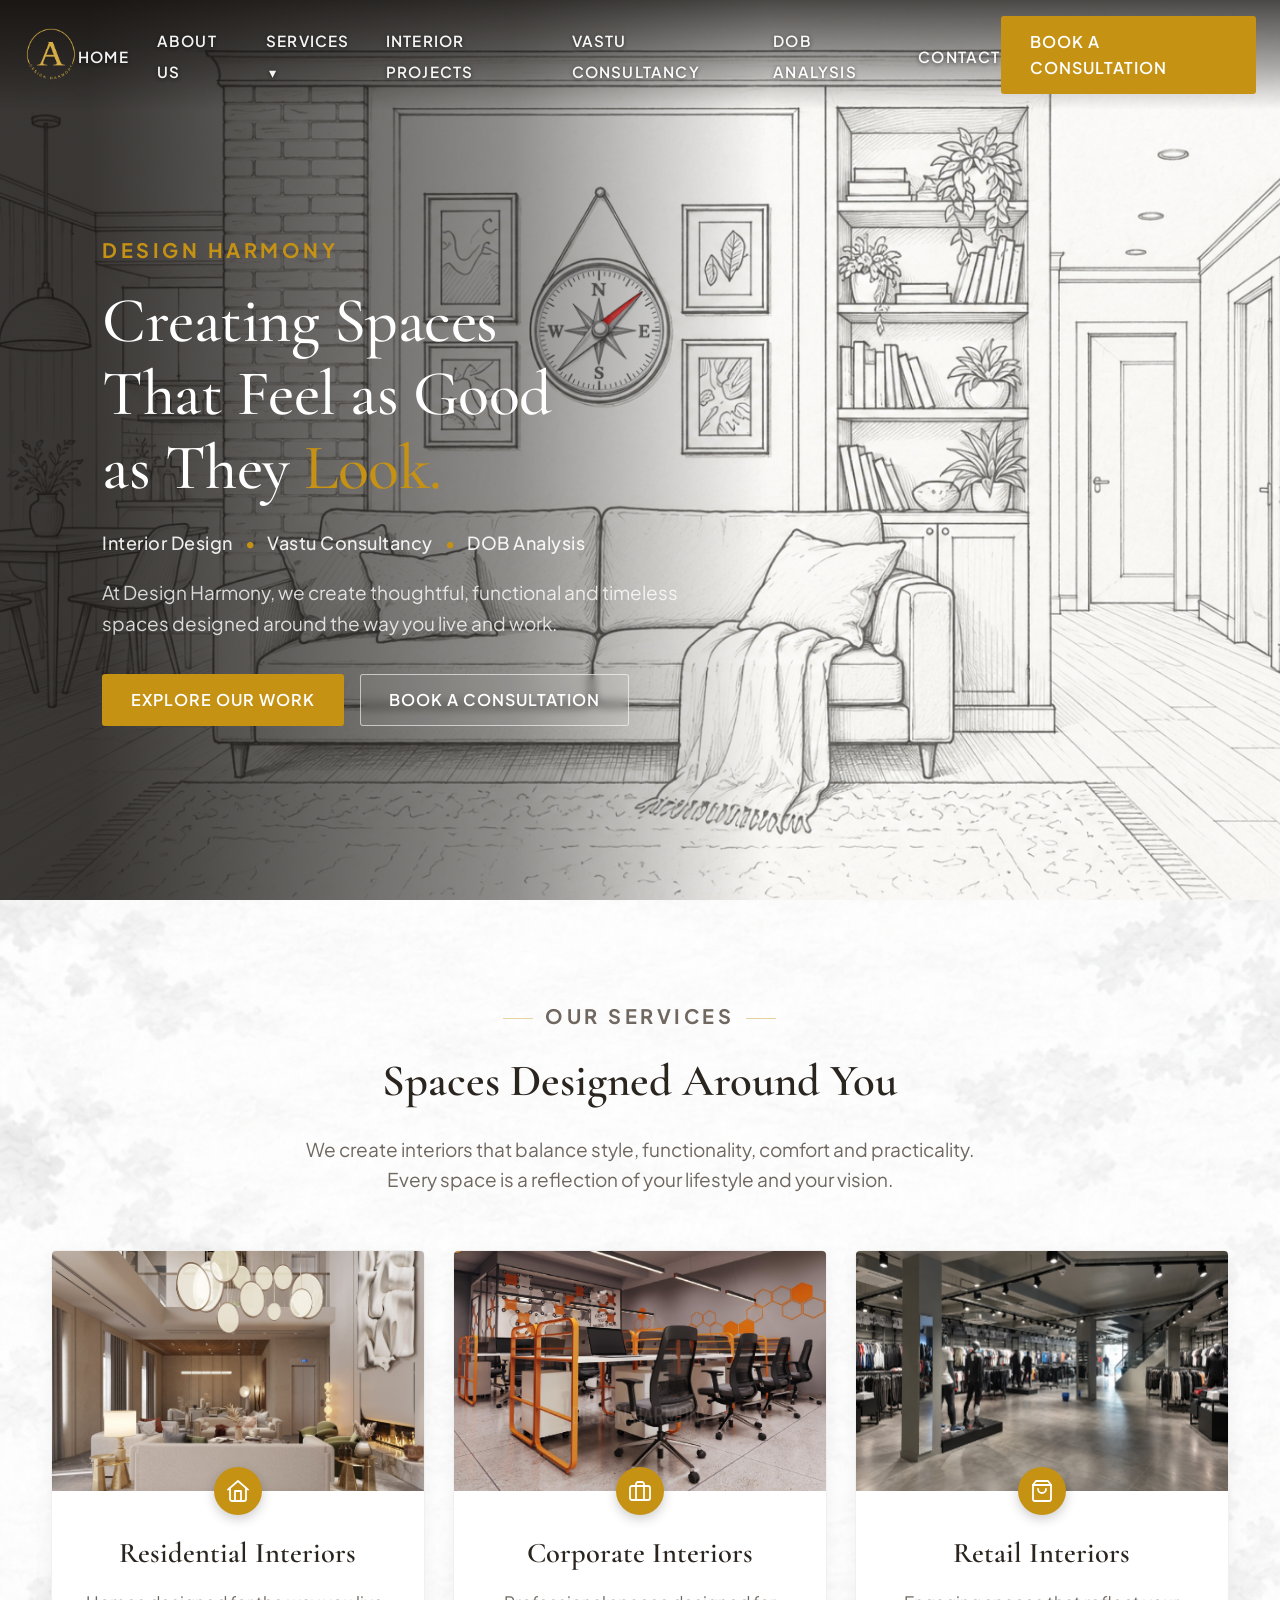
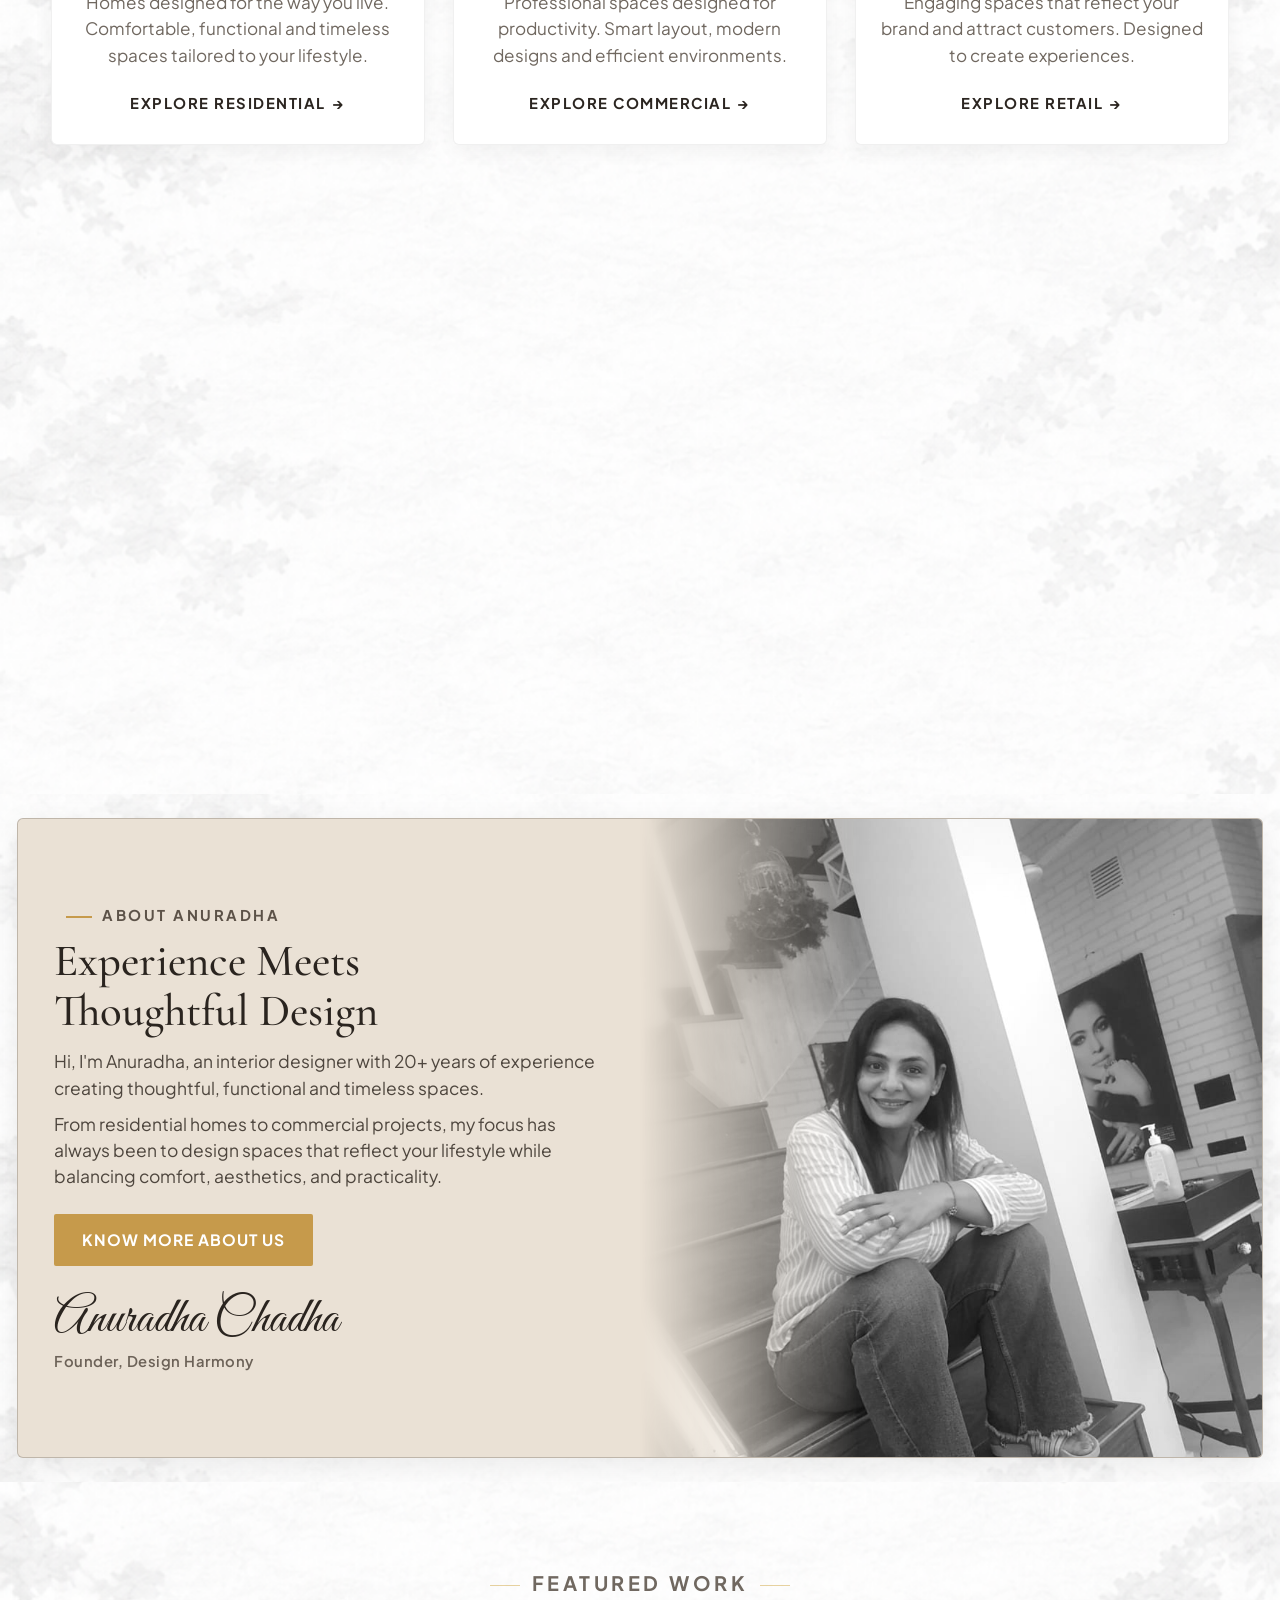
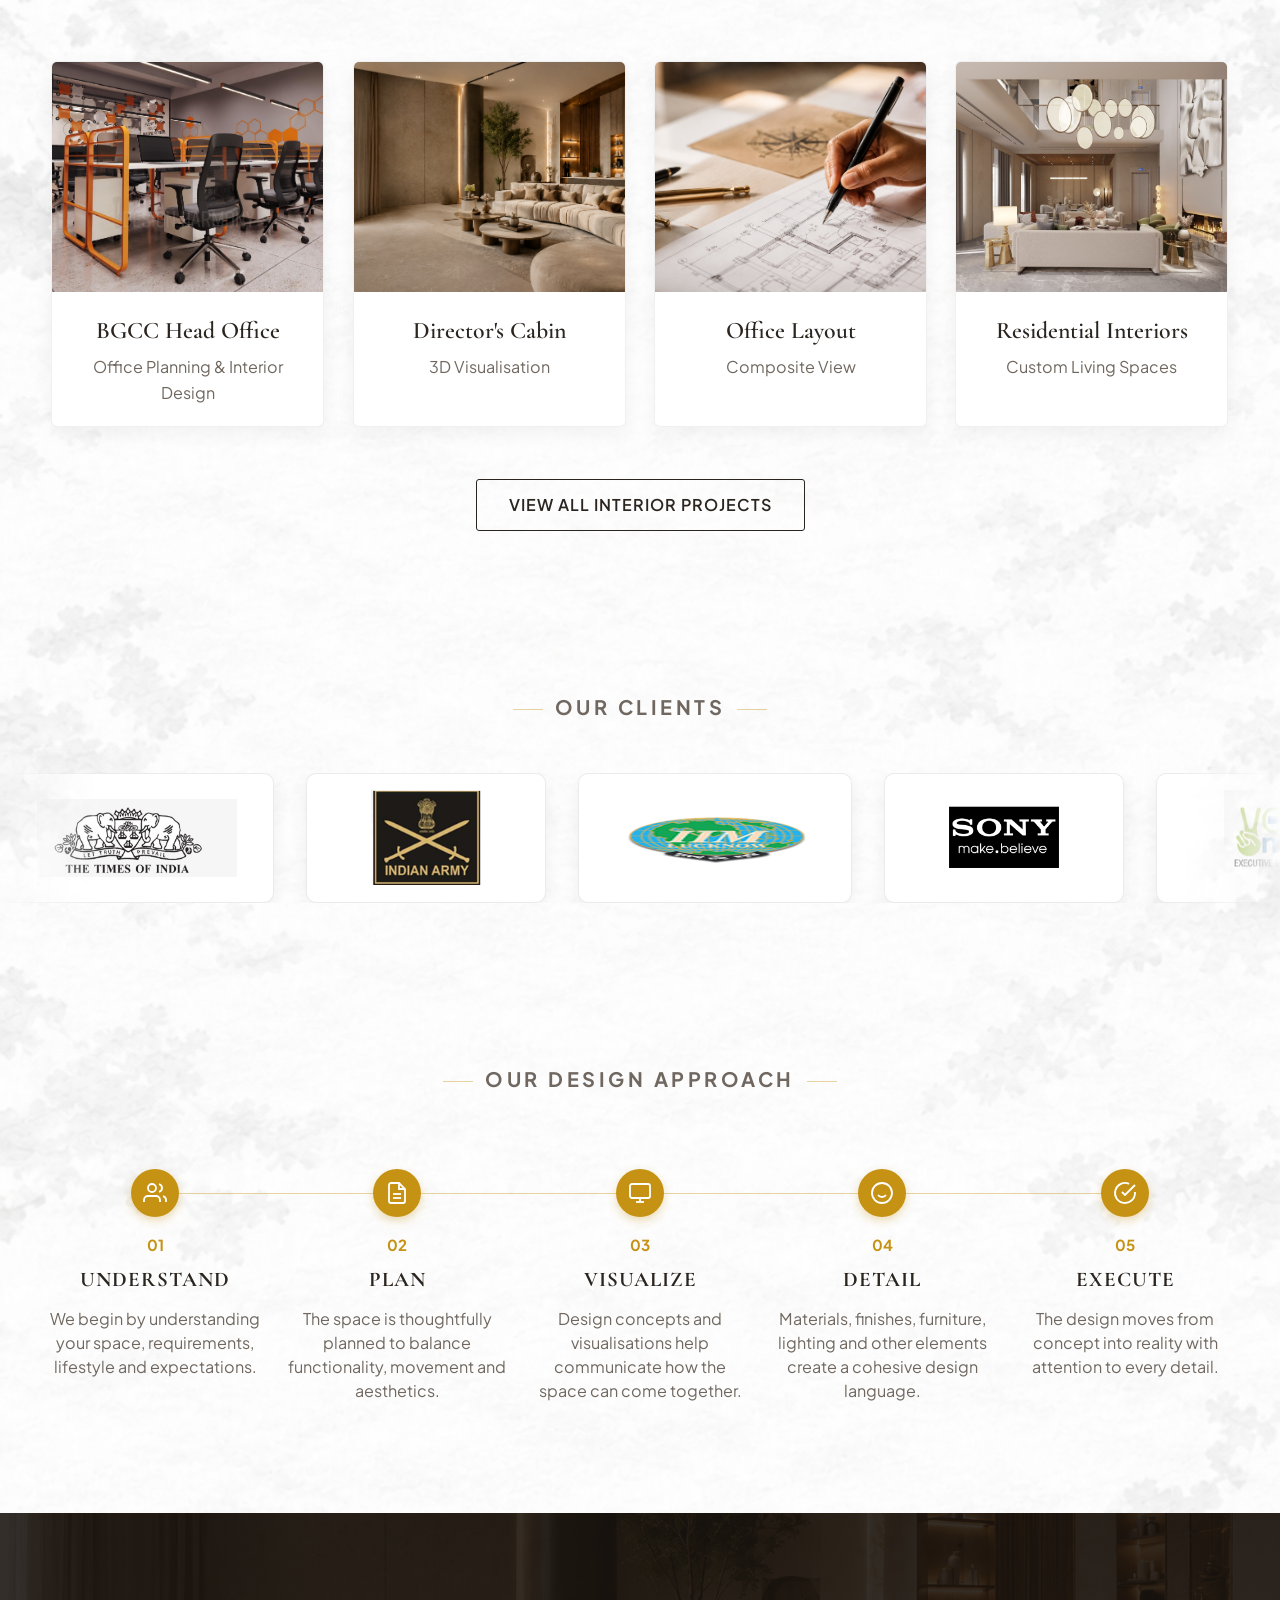
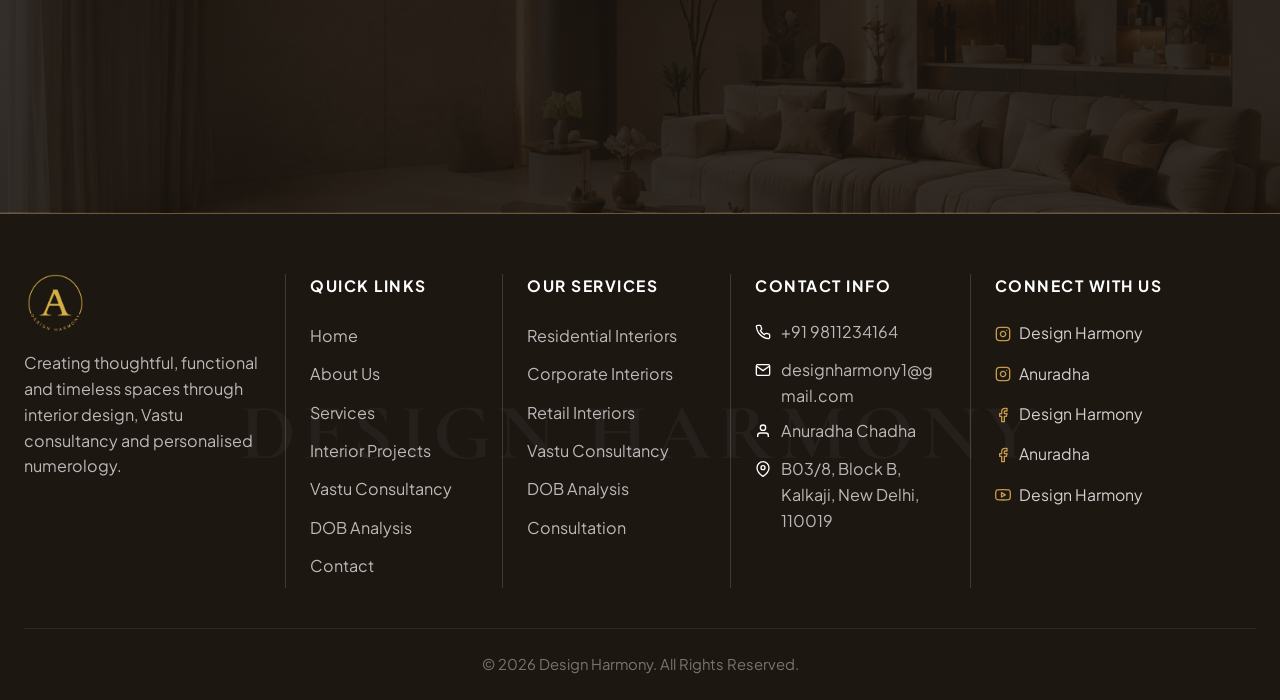
==== commit 88c1c717: "navbar" ====
--- a/index.html
+++ b/index.html
@@ -83,7 +83,7 @@
               <li><a href="pages/consultation.html">Consultation</a></li>
             </ul>
           </li>
-          <li class="nav-item"><a href="pages/projects.html" class="nav-link" id="nav-projects">PROJECTS</a></li>
+          <li class="nav-item"><a href="pages/projects.html" class="nav-link" id="nav-projects">INTERIOR PROJECTS</a></li>
           <li class="nav-item"><a href="pages/vastu-consultancy.html" class="nav-link" id="nav-vastu">VASTU
               CONSULTANCY</a></li>
           <li class="nav-item"><a href="pages/dob-analysis.html" class="nav-link" id="nav-dob">DOB ANALYSIS</a></li>
@@ -370,7 +370,7 @@
           </div>
 
           <div class="text-center project-cta-wrap">
-            <a href="pages/projects.html" class="btn btn-outline-dark" id="btn-view-all-projects">VIEW ALL PROJECTS</a>
+            <a href="pages/projects.html" class="btn btn-outline-dark" id="btn-view-all-projects">VIEW ALL INTERIOR PROJECTS</a>
           </div>
         </div>
       </section>
@@ -554,7 +554,7 @@
             <li><a href="index.html">Home</a></li>
             <li><a href="pages/about.html">About Us</a></li>
             <li><a href="index.html#services">Services</a></li>
-            <li><a href="pages/projects.html">Projects</a></li>
+            <li><a href="pages/projects.html">Interior Projects</a></li>
             <li><a href="pages/vastu-consultancy.html">Vastu Consultancy</a></li>
             <li><a href="pages/dob-analysis.html">DOB Analysis</a></li>
             <li><a href="pages/contact.html">Contact</a></li>
--- a/styles.css
+++ b/styles.css
@@ -1076,14 +1076,14 @@
 .footer-container {
   position: relative;
   z-index: 1;
-  max-width: 1280px;
+  max-width: 1480px;
   margin: 0 auto;
   padding: 0 24px;
 }
 
 .footer-grid {
   display: grid;
-  grid-template-columns: 1.1fr 0.7fr 0.85fr 0.95fr 1.15fr;
+  grid-template-columns: 1.15fr 0.95fr 1fr 1.05fr 1.25fr;
   gap: 0;
   margin-bottom: 40px;
 }
@@ -1195,6 +1195,7 @@
   font-size: 0.85rem;
   color: rgba(255, 255, 255, 0.7);
   transition: var(--transition);
+  white-space: nowrap;
 }
 
 .footer-links a:hover {
@@ -2989,8 +2990,8 @@
 }
 
 .res-showcase-card {
-  width: 460px;
-  height: 340px;
+  width: 270px;
+  height: 180px;
   flex-shrink: 0;
   background: #FFFFFF;
   border-radius: 16px;
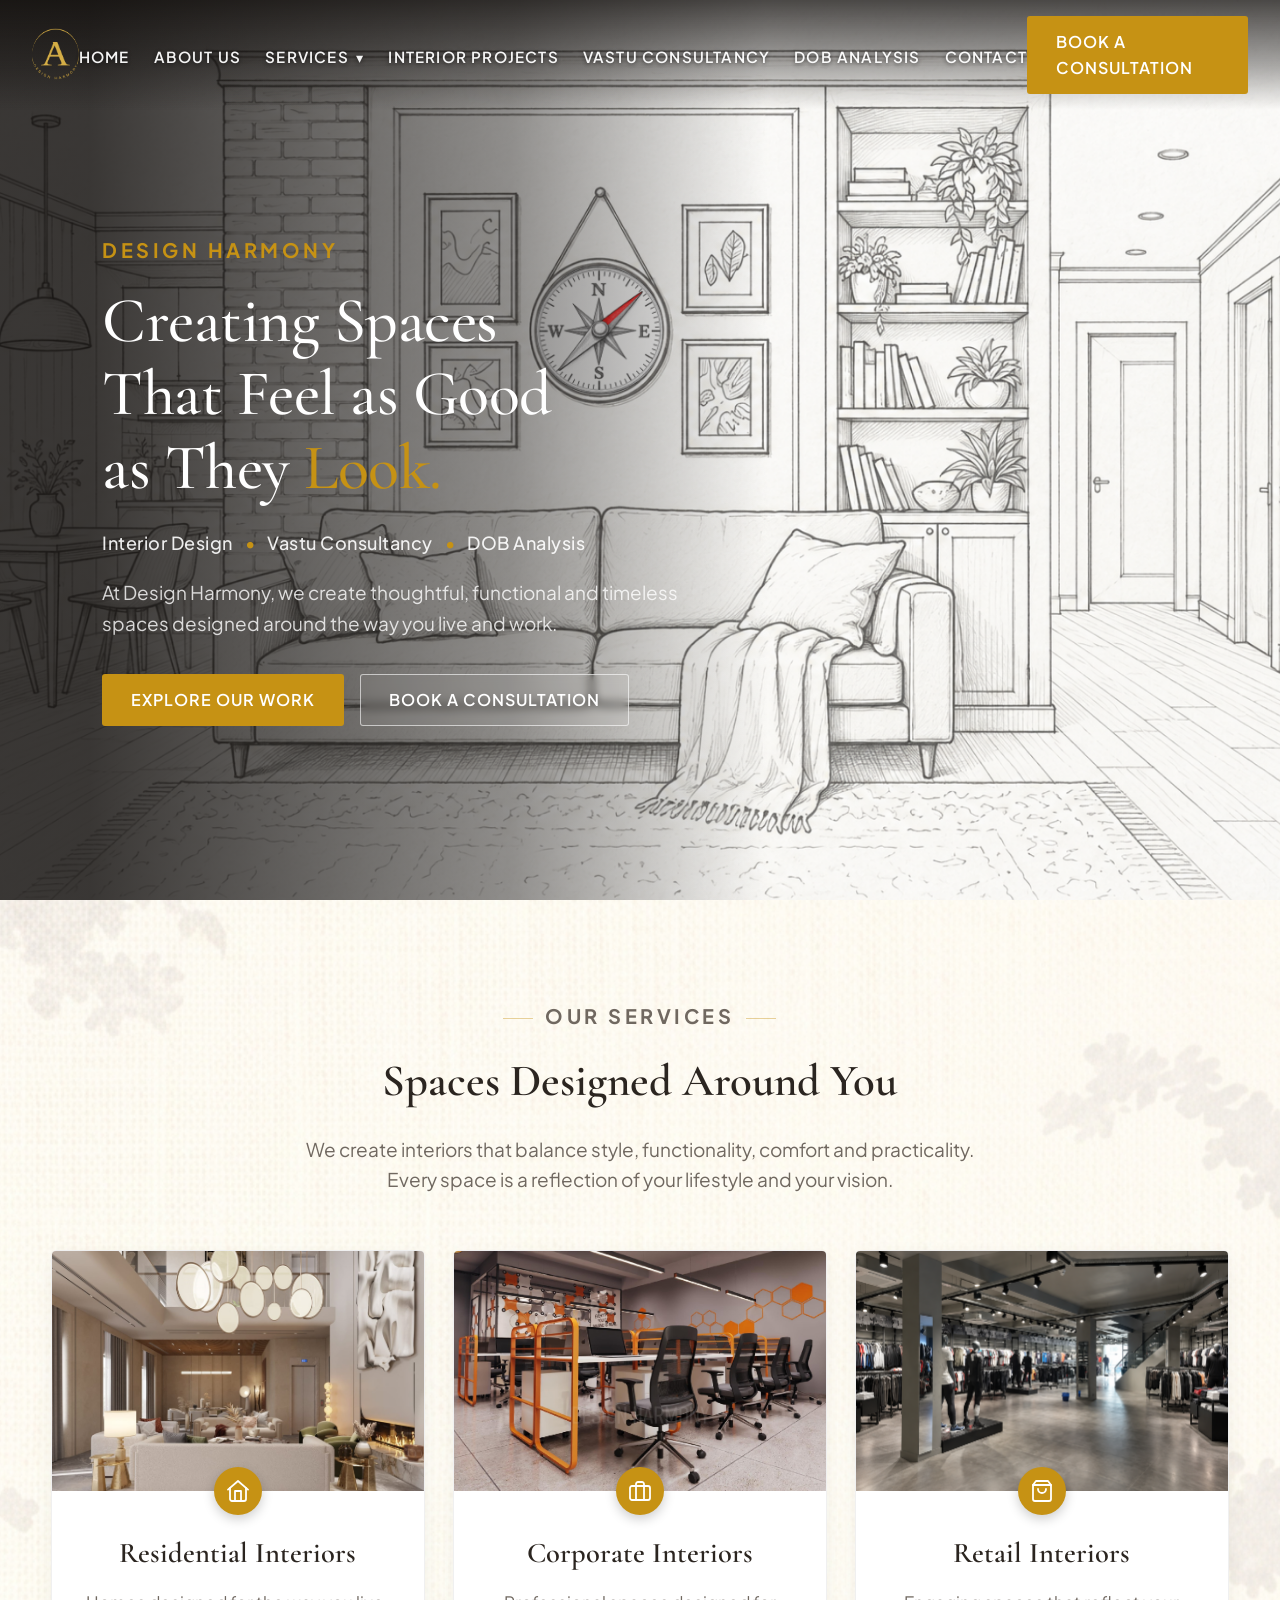
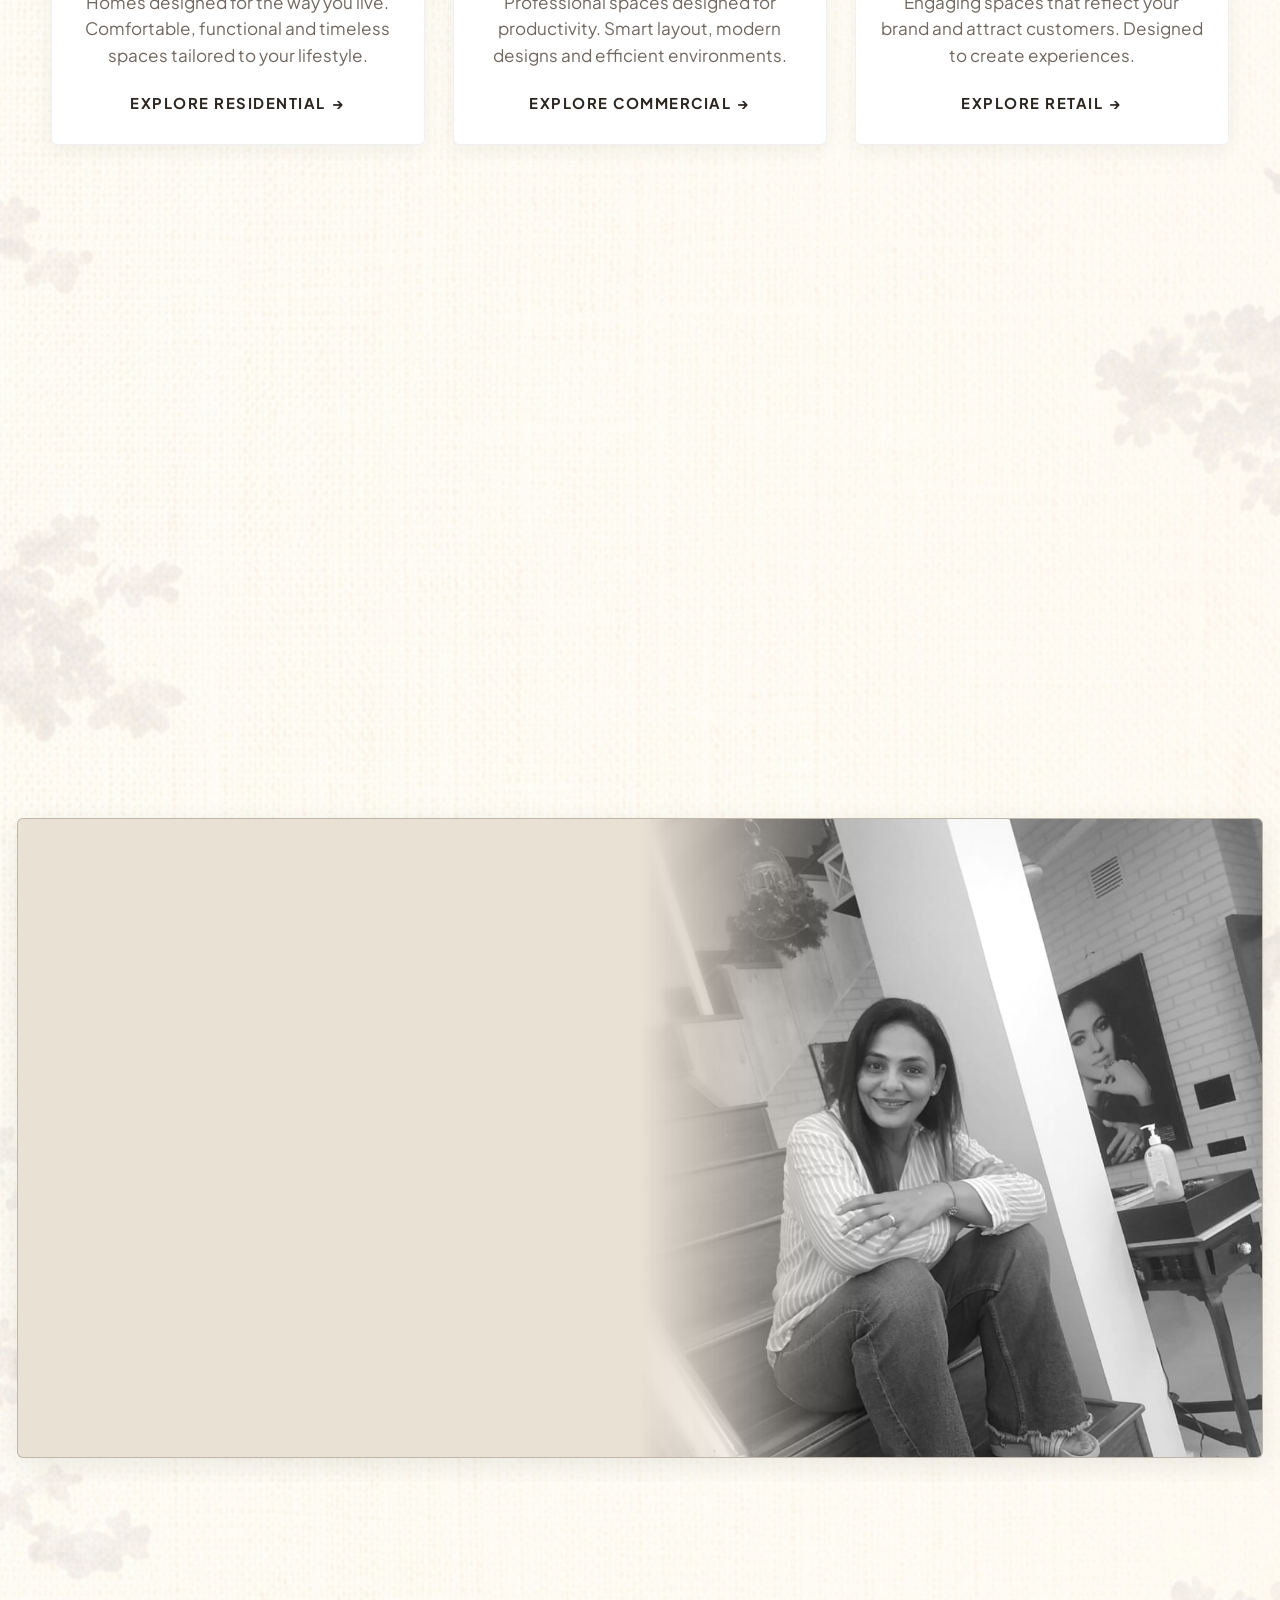
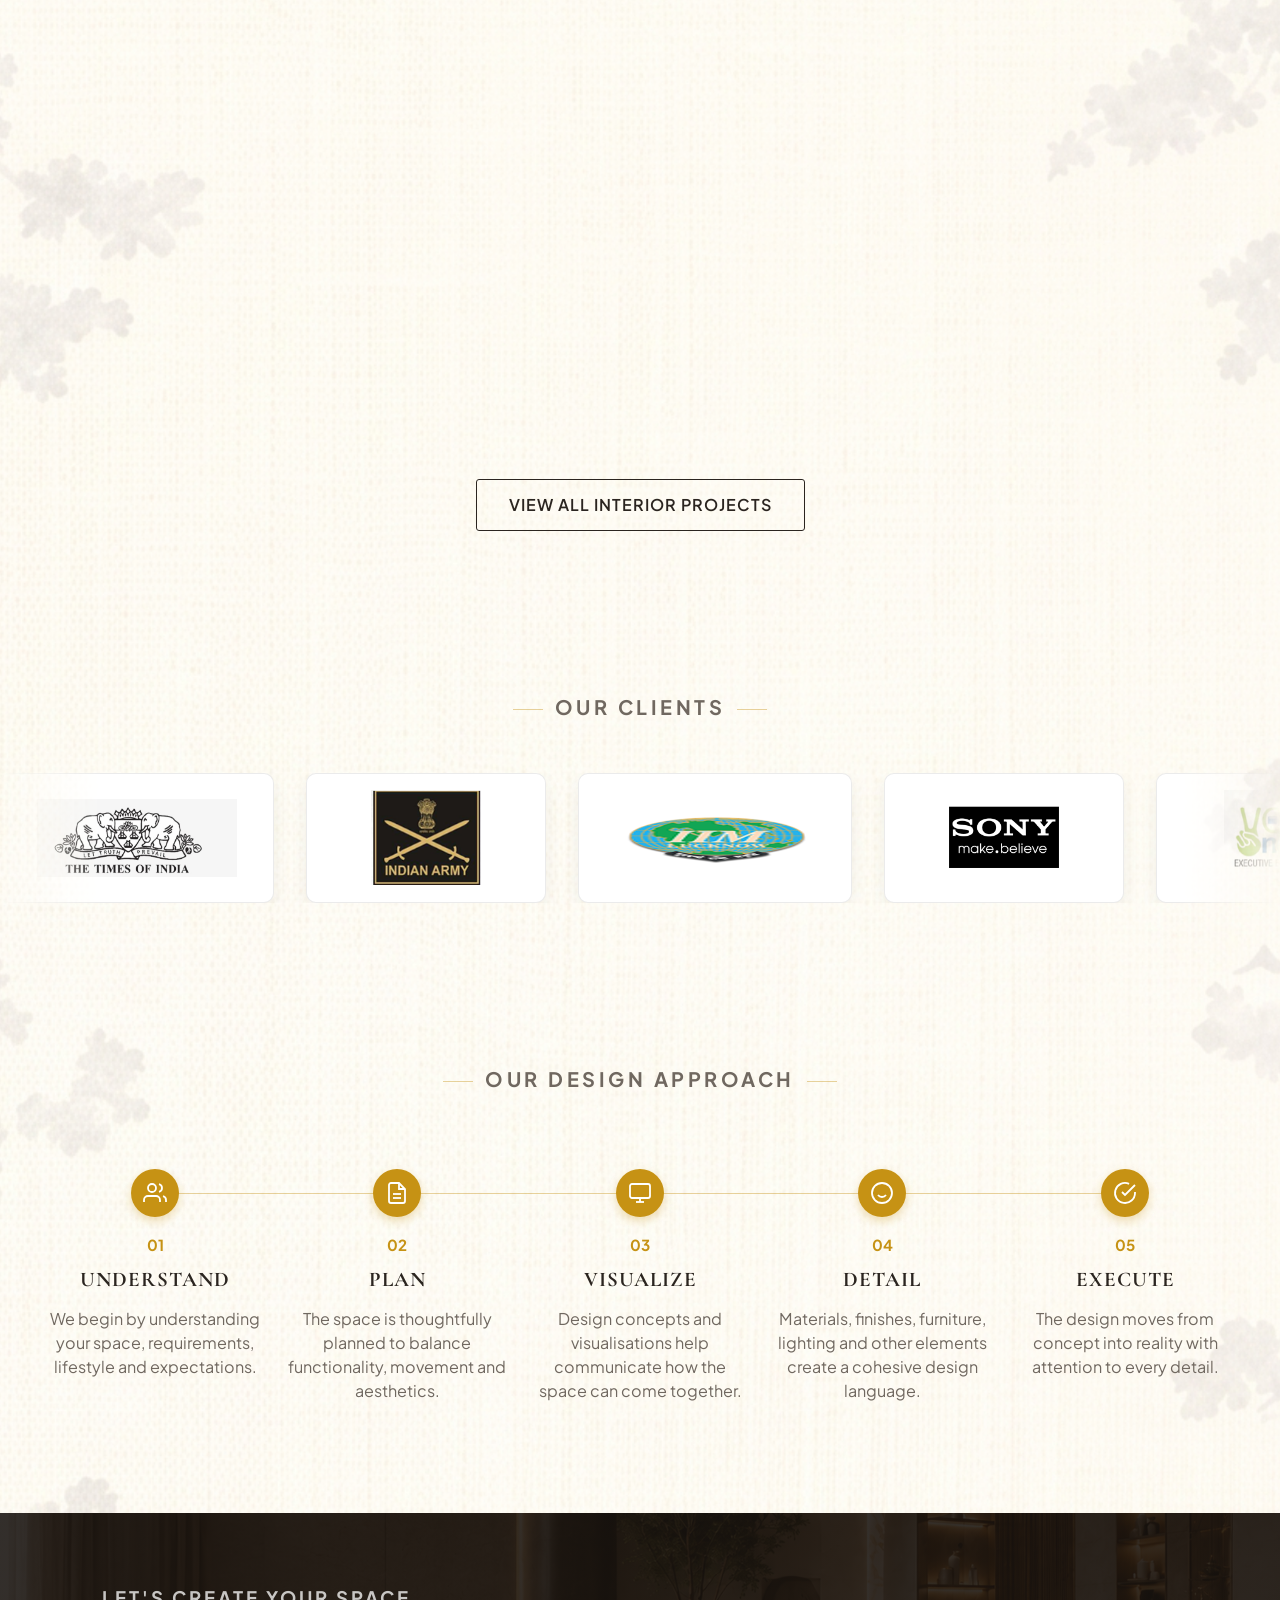
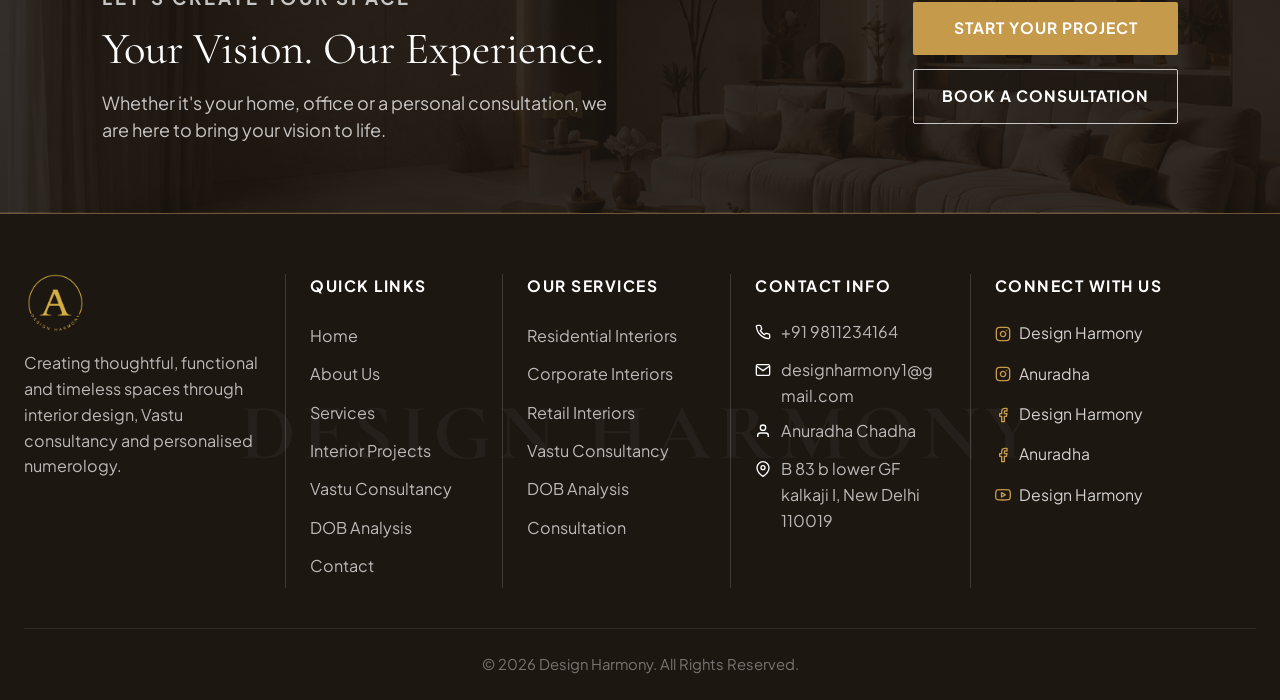
==== commit ce537fcd: "address change" ====
--- a/index.html
+++ b/index.html
@@ -42,7 +42,7 @@
     "email": "designharmony12@gmail.com",
     "address": {
       "@type": "PostalAddress",
-      "streetAddress": "B03/8, Block B, Kalkaji",
+      "streetAddress": "B 83 b lower GF kalkaji I",
       "addressLocality": "New Delhi",
       "postalCode": "110019",
       "addressCountry": "IN"
@@ -610,7 +610,7 @@
                   <circle cx="12" cy="10" r="3" />
                 </svg>
               </span>
-              <span>B03/8, Block B, Kalkaji, New Delhi, 110019</span>
+              <span>B 83 b lower GF kalkaji I, New Delhi 110019</span>
             </li>
           </ul>
         </div>
--- a/styles.css
+++ b/styles.css
@@ -41,9 +41,9 @@
   background-color: var(--light-bg);
   background-image: url('assets/cloudbackg.jpeg');
   background-size: cover;
-  background-position: center;
+  background-position: top center;
   background-repeat: no-repeat;
-  background-attachment: fixed;
+  background-attachment: scroll;
   color: var(--text-dark);
   line-height: 1.6;
   -webkit-font-smoothing: antialiased;
@@ -171,9 +171,9 @@
   display: flex;
   align-items: center;
   justify-content: space-between;
-  max-width: 1320px;
+  max-width: 1560px;
   margin: 0 auto;
-  padding: 0 24px;
+  padding: 0 32px;
 }
 
 .brand-logo img {
@@ -191,7 +191,7 @@
 .nav-list {
   display: flex;
   align-items: center;
-  gap: 28px;
+  gap: 24px;
 }
 
 .nav-link {
@@ -203,6 +203,7 @@
   padding: 8px 0;
   position: relative;
   text-shadow: 0 1px 4px rgba(0, 0, 0, 0.6);
+  white-space: nowrap;
 }
 
 .nav-link:hover,
@@ -424,10 +425,8 @@
 
 .services-section {
   padding: 100px 0;
-  background-image: url('assets/cloudbackg.jpeg');
-  background-size: cover;
-  background-position: center;
-  background-repeat: no-repeat;
+  background-repeat: no-repeat !important;
+  background: transparent;
 }
 
 .services-section .container {
@@ -591,10 +590,7 @@
   width: 100%;
   position: relative;
   overflow: hidden;
-  background-image: url('assets/cloudbackg.jpeg');
-  background-size: cover;
-  background-position: center;
-  background-repeat: no-repeat;
+  background: transparent;
   padding: 24px 17px;
   color: var(--text-dark);
 }
@@ -752,10 +748,7 @@
 }
 
 .featured-approach-wrapper {
-  background-image: url('assets/cloudbackg.jpeg');
-  background-size: cover;
-  background-position: center;
-  background-repeat: no-repeat;
+  background: transparent;
   position: relative;
 }
 
@@ -1655,6 +1648,11 @@
   border-bottom: 1px solid var(--border-gold);
 }
 
+.page-hero .container {
+  position: relative;
+  z-index: 2;
+}
+
 .page-hero::before {
   content: '';
   position: absolute;
@@ -1664,6 +1662,24 @@
   bottom: 0;
   background: radial-gradient(circle at 50% 30%, rgba(198, 146, 20, 0.15), transparent 70%);
   pointer-events: none;
+  z-index: 0;
+}
+
+.page-hero::after {
+  content: 'DESIGN HARMONY';
+  position: absolute;
+  top: 55%;
+  left: 50%;
+  transform: translate(-50%, -50%);
+  font-family: var(--font-serif);
+  font-size: clamp(2.2rem, 6.8vw, 6.5rem);
+  font-weight: 700;
+  letter-spacing: 0.08em;
+  color: rgba(255, 255, 255, 0.04);
+  white-space: nowrap;
+  pointer-events: none;
+  user-select: none;
+  z-index: 1;
 }
 
 .page-hero-subtitle {
@@ -1720,10 +1736,7 @@
 /* Subpage Main Content Layout */
 .subpage-section {
   padding: 80px 0;
-  background-image: url('assets/cloudbackg.jpeg') !important;
-  background-size: cover;
-  background-position: center;
-  background-repeat: no-repeat;
+  background: transparent;
 }
 
 .subpage-grid-2col {
@@ -2934,7 +2947,7 @@
 /* Residential Interior Right-to-Left Marquee Showcase Gallery */
 .residential-showcase-section {
   padding: 80px 0;
-  background-color: var(--bg-cream, #FAFAF7);
+  background: transparent;
   overflow: hidden;
   position: relative;
 }
